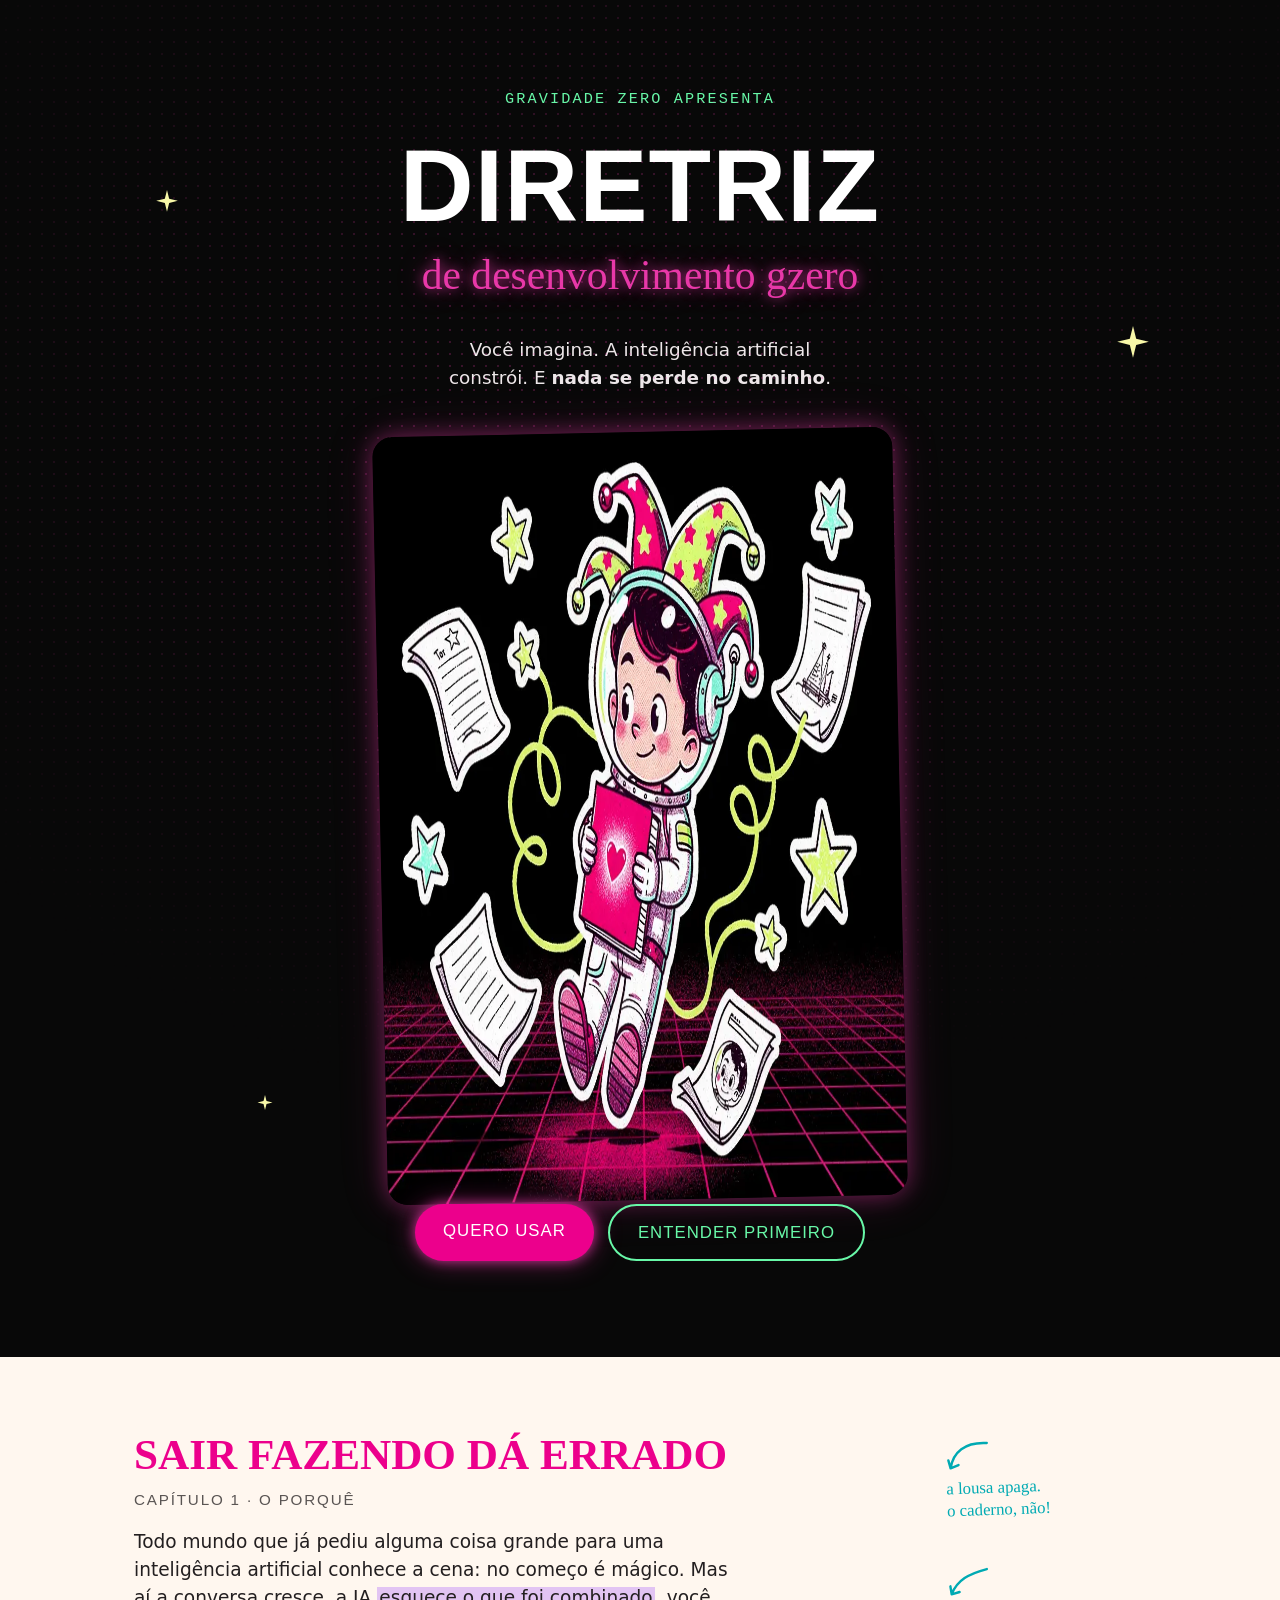
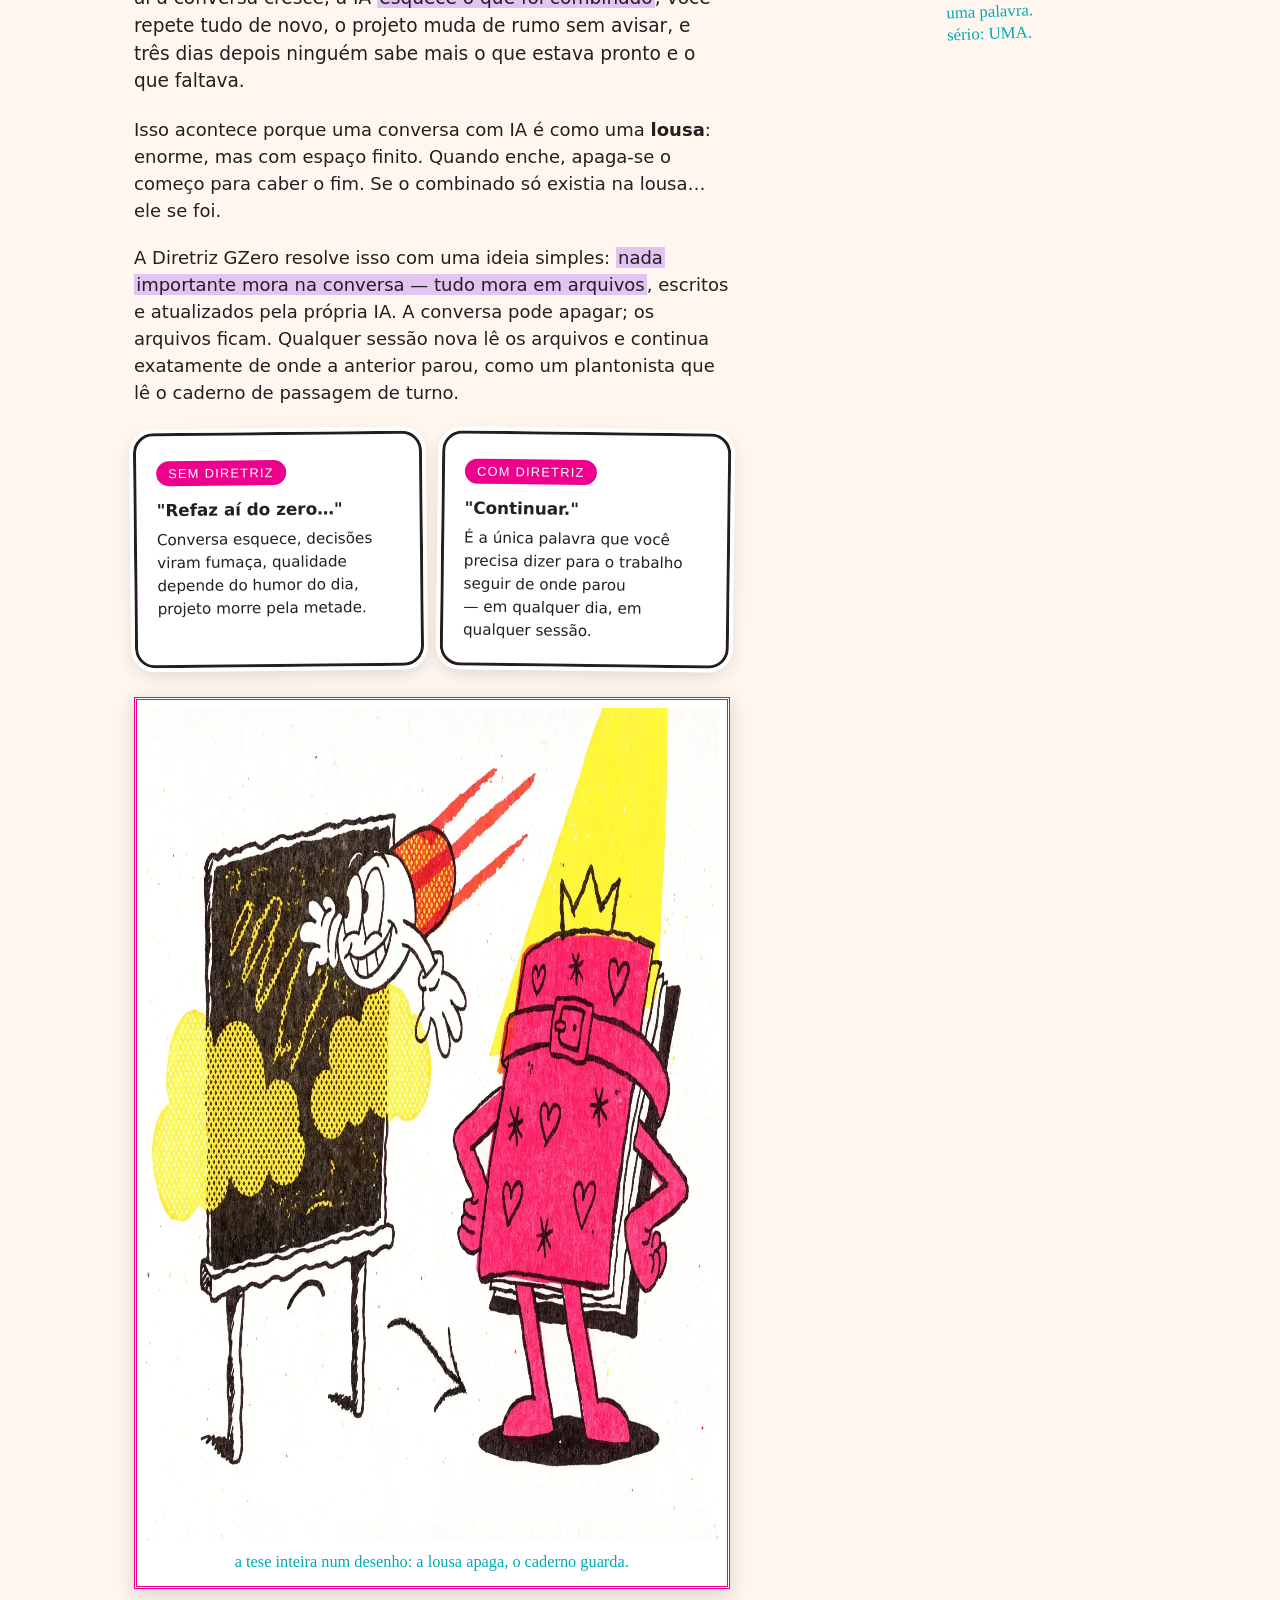
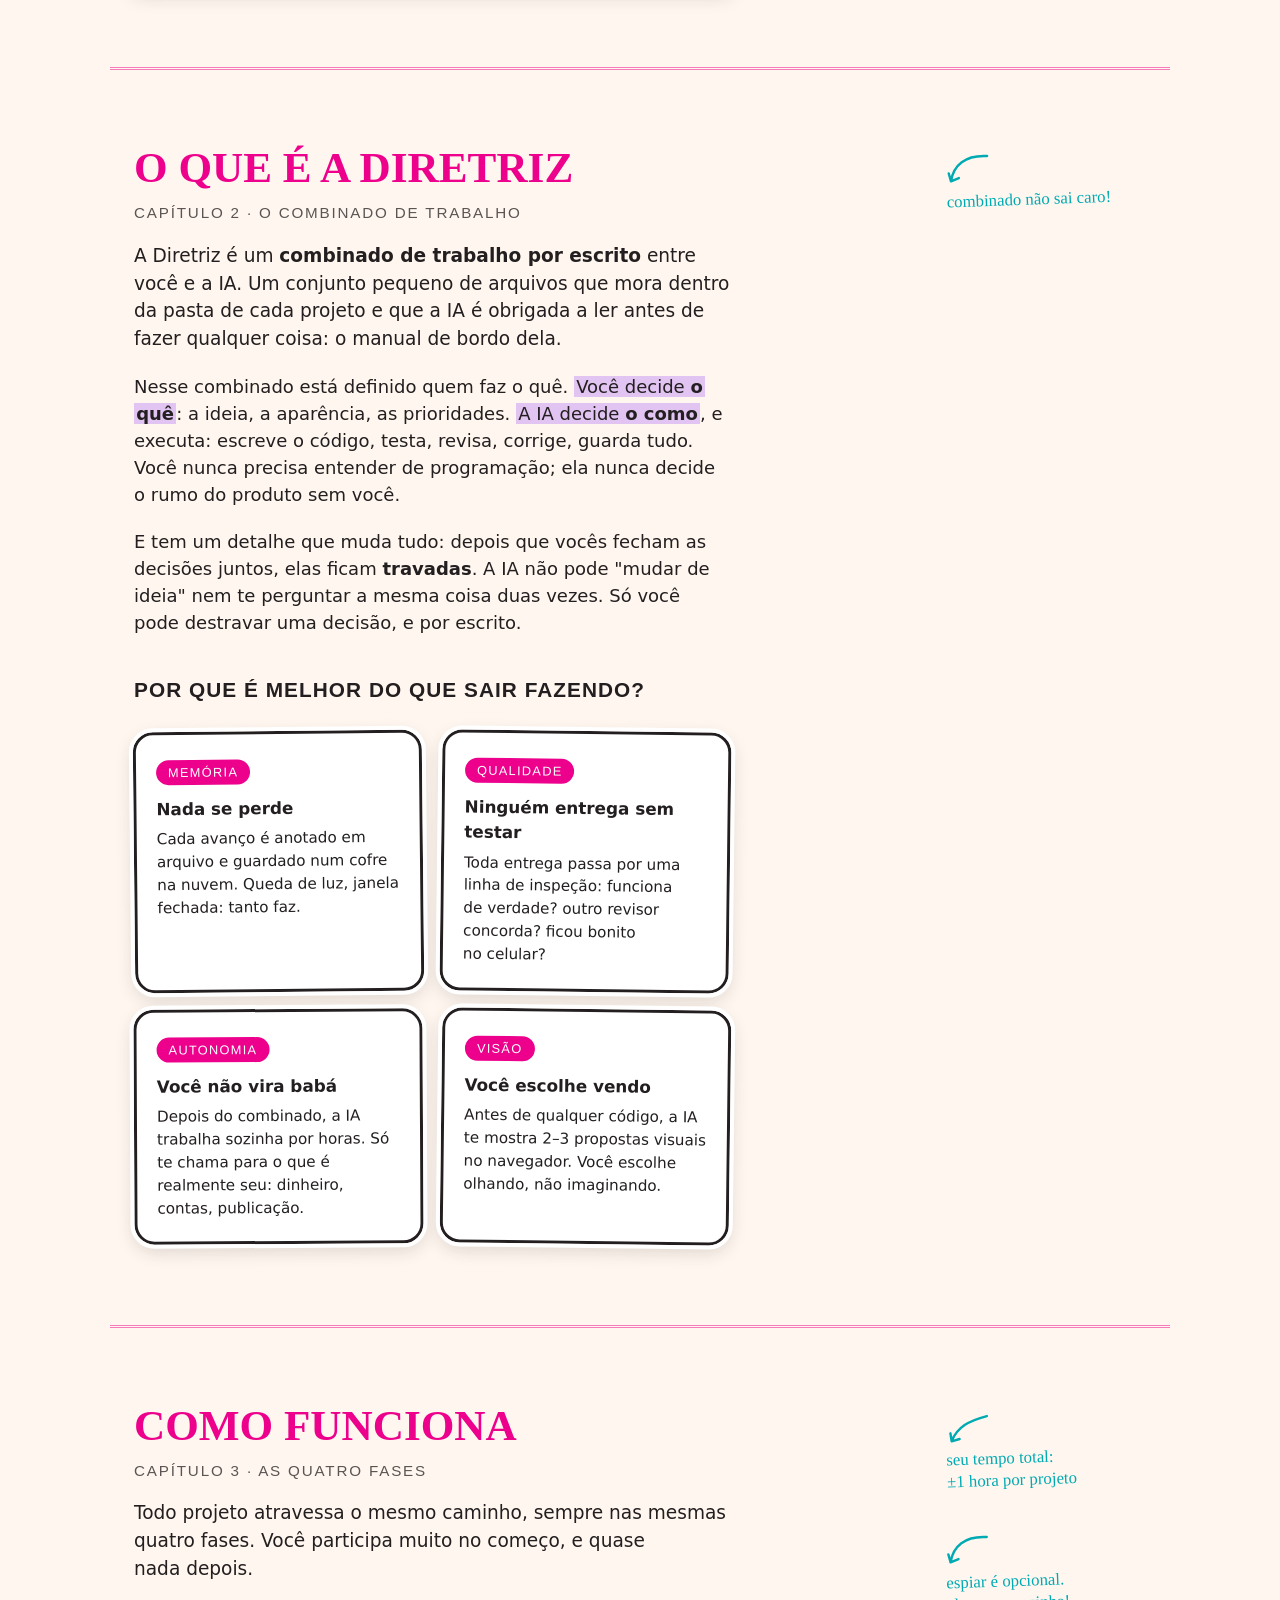
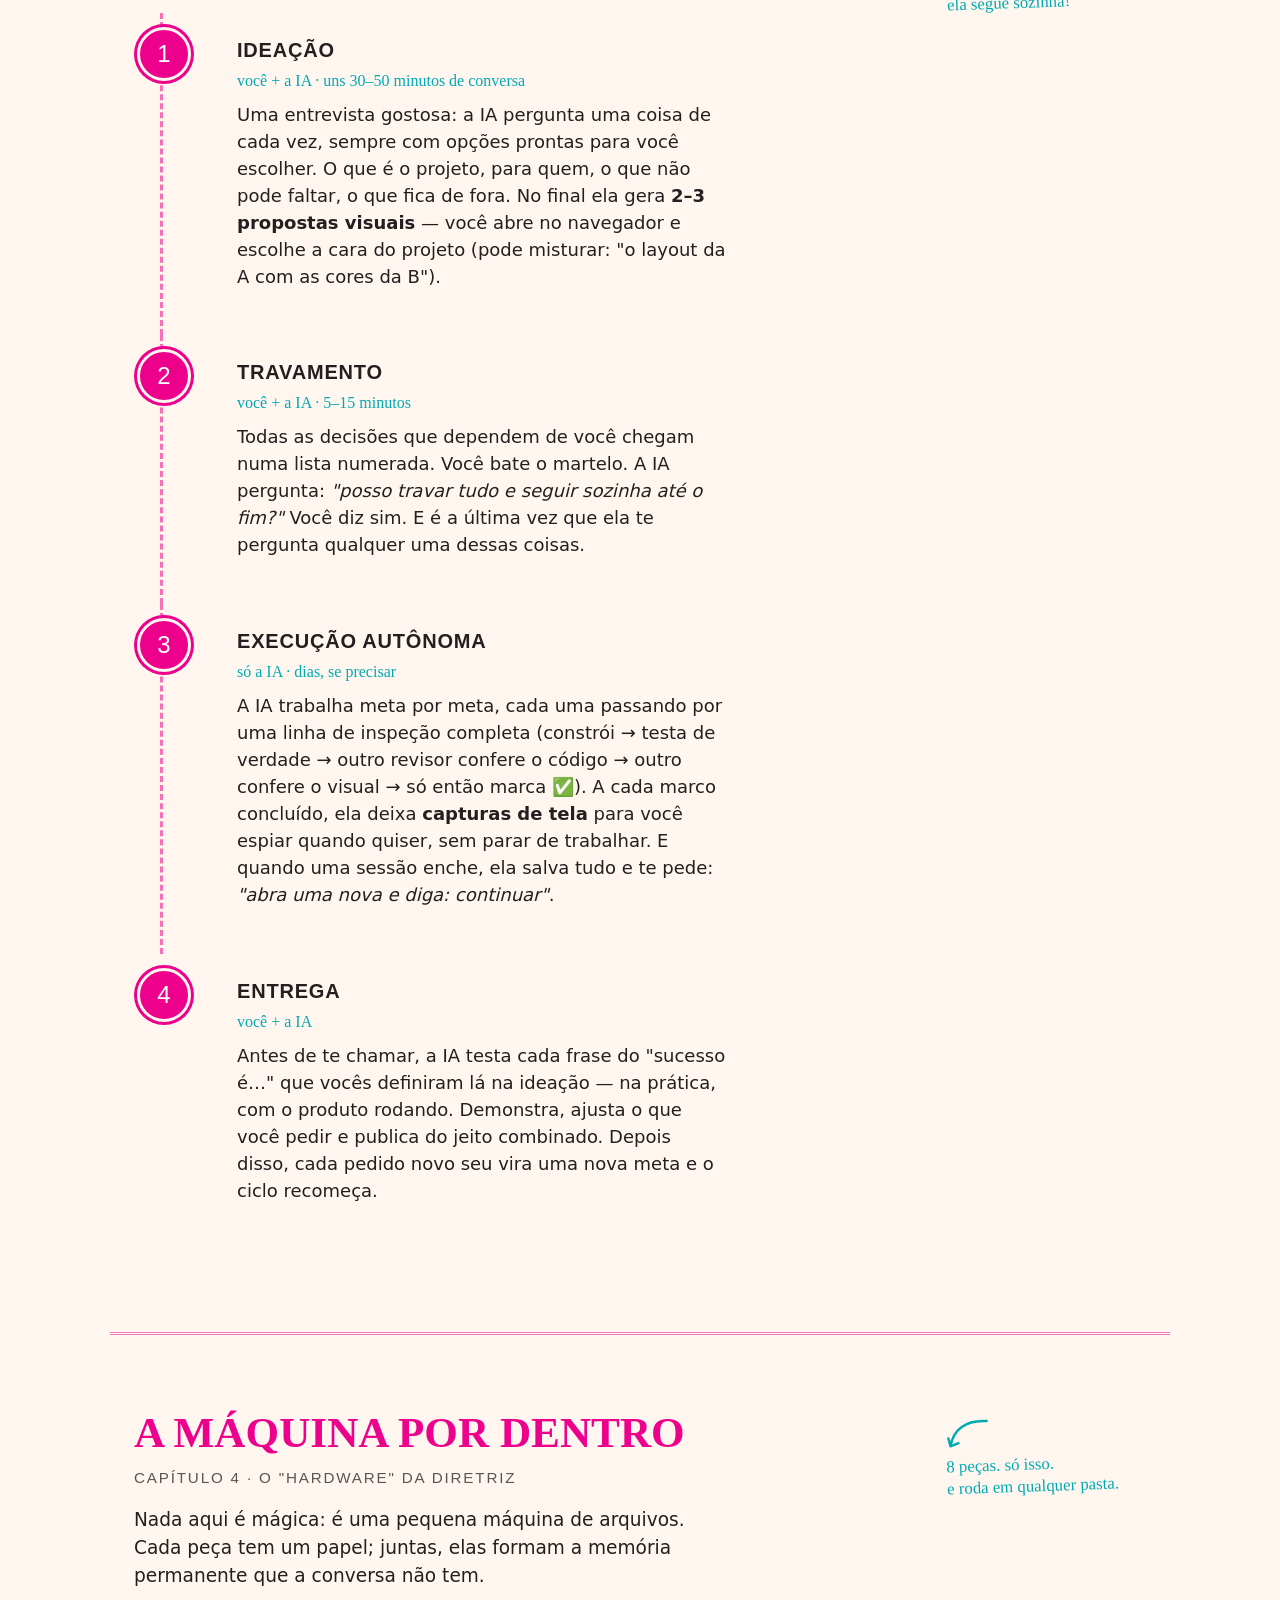
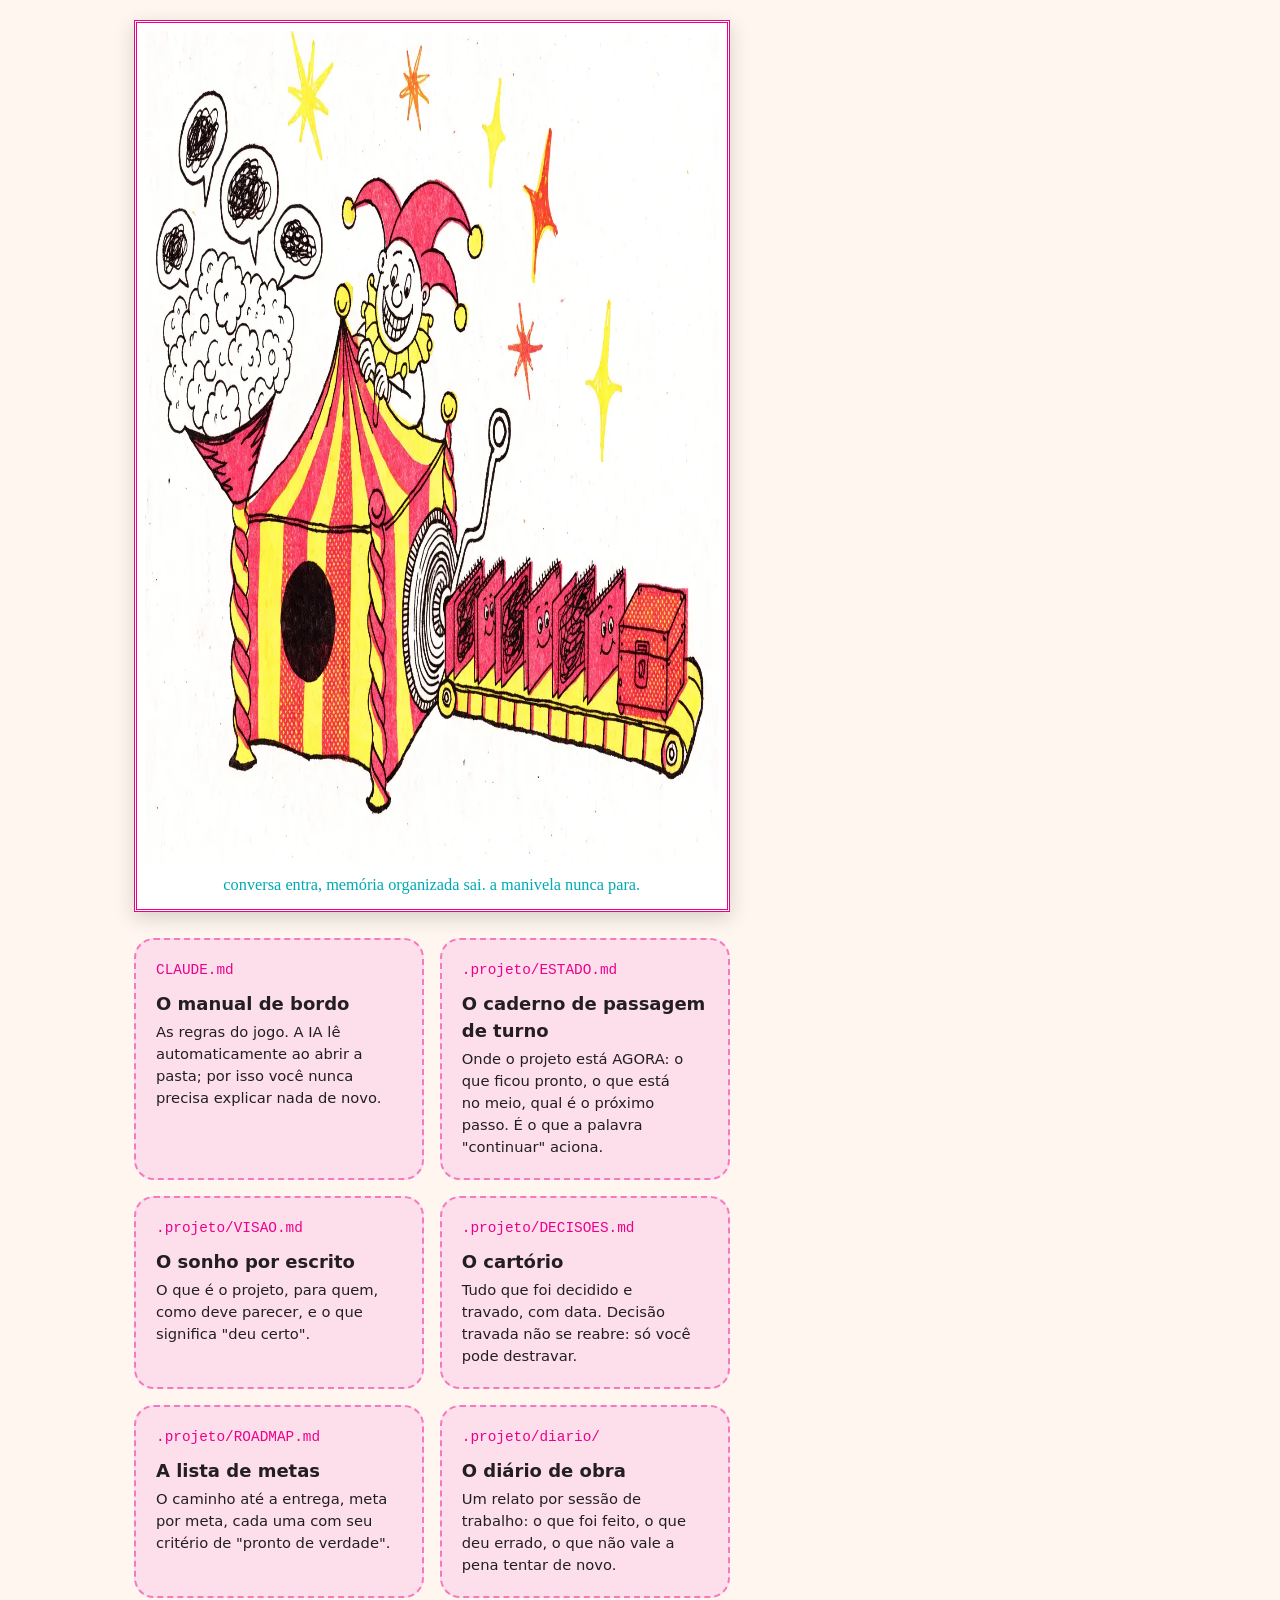
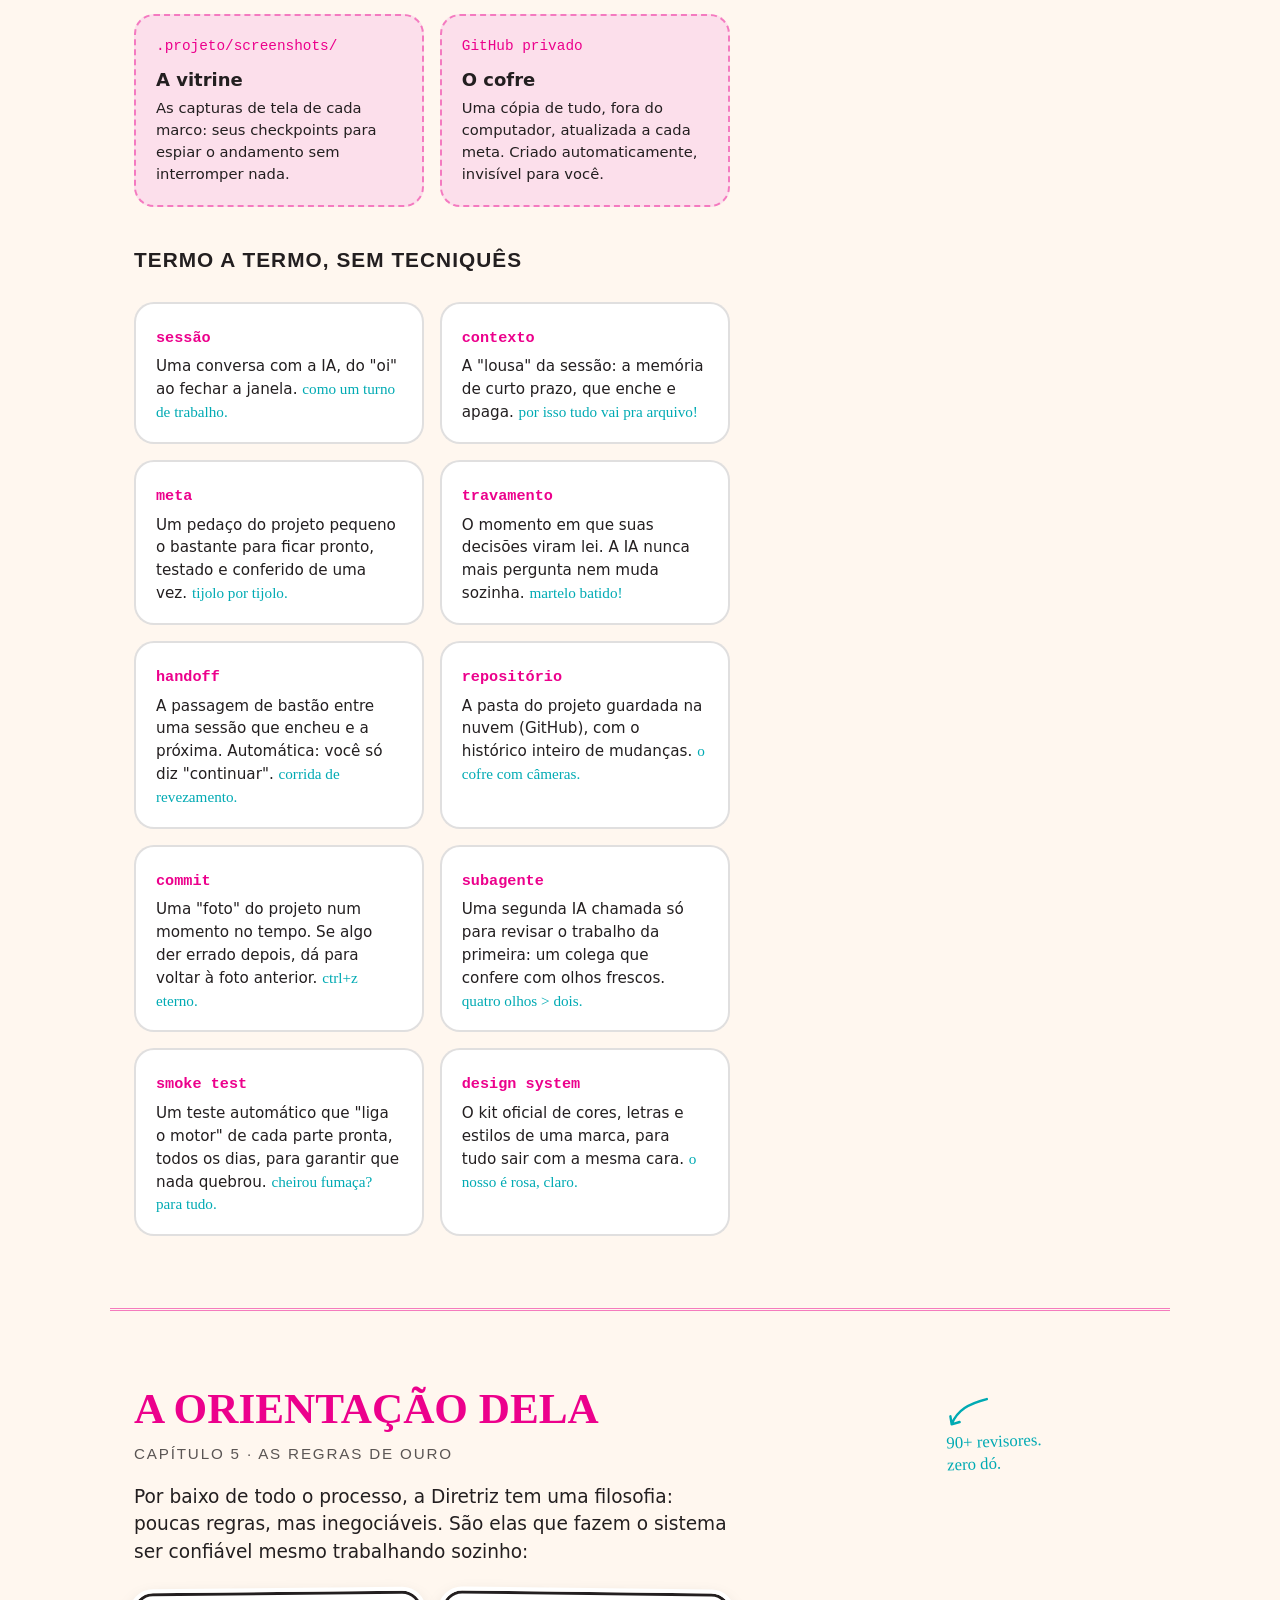
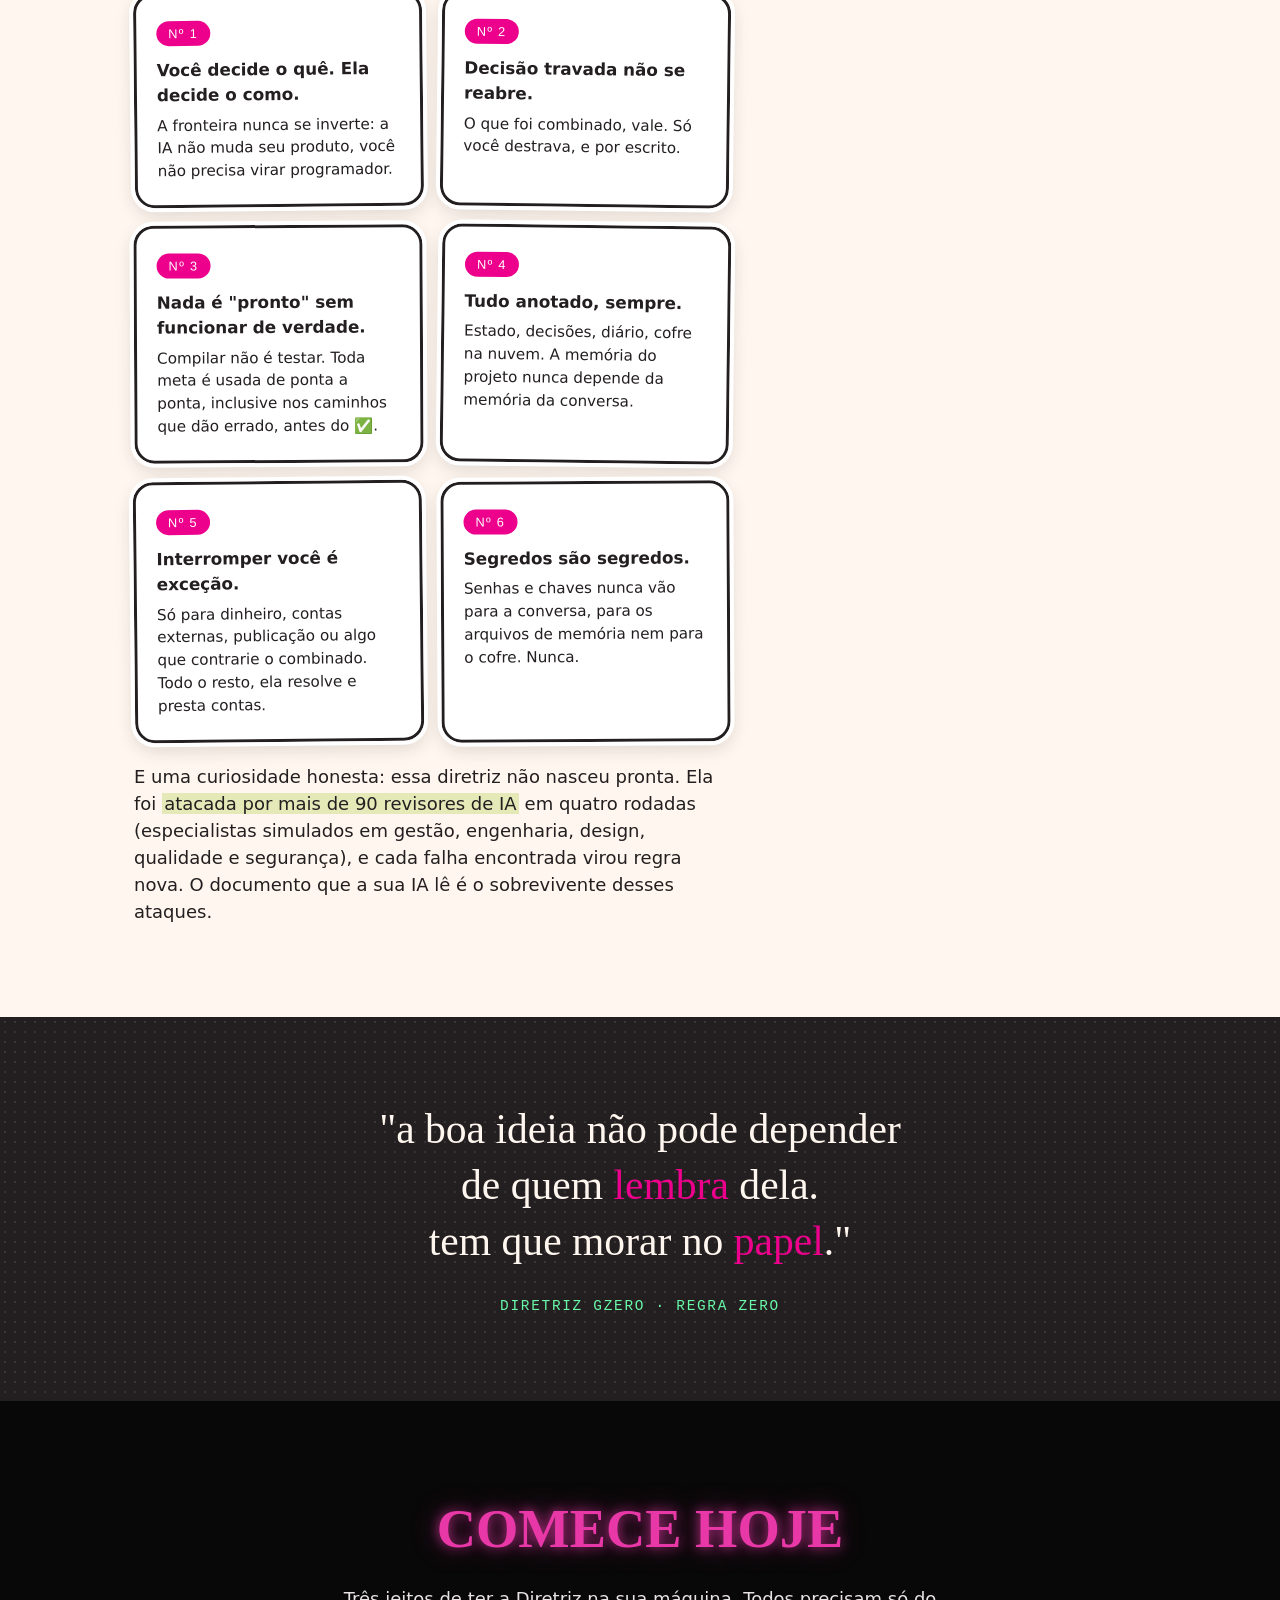
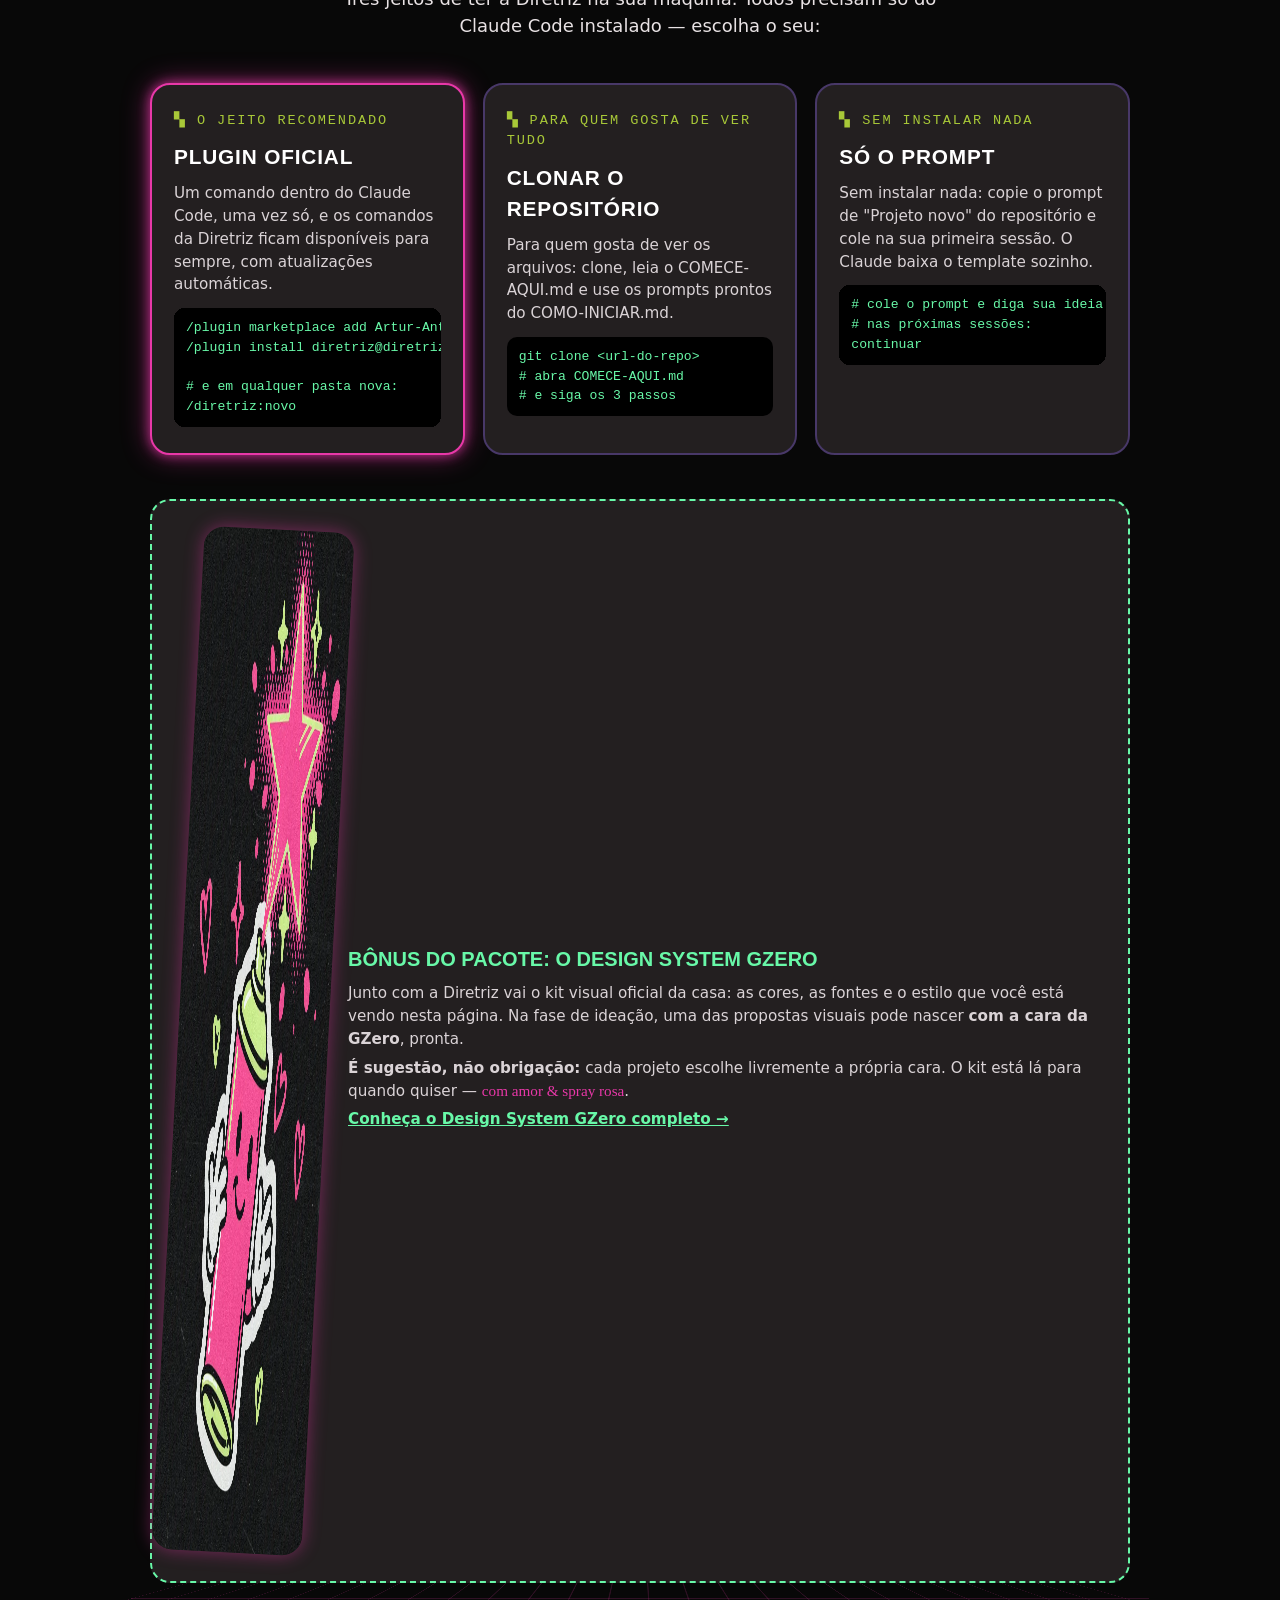
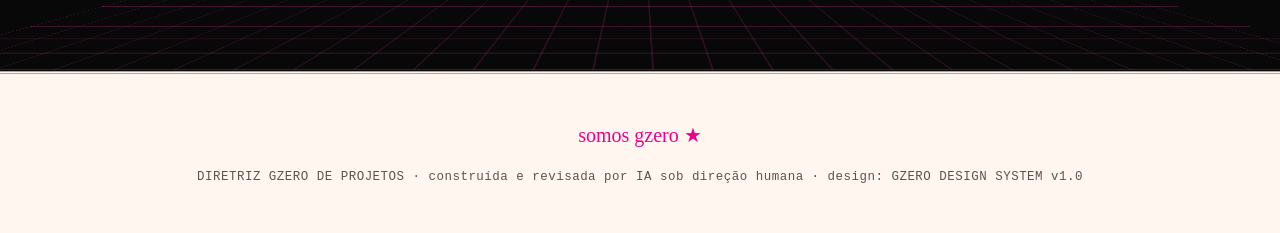
==== site/index.html @ 6180d7d2 "Ilustrações oficiais GZero no site (Higgsfield: FLUX.2 + Recraft V4.1 com paleta travada) Co-Authore" ====
<!doctype html>
<html lang="pt-BR">
<head>
<meta charset="utf-8">
<meta name="viewport" content="width=device-width, initial-scale=1">
<title>Diretriz GZero — Você imagina. A IA constrói. Nada se perde.</title>
<meta name="description" content="A metodologia da Gravidade Zero para criar projetos com o Claude Code — explicada do zero, para qualquer pessoa.">
<style>
/* ============================================================
   DIRETRIZ GZERO — SITE
   Construído sobre o GZERO DESIGN SYSTEM v1.0 (tokens oficiais).
   Modo A (Editorial Claro) para leitura · Modo B (Neon Escuro)
   para abertura e clímax. Meio-tom no lugar de gradiente, sempre.
   "com amor & spray rosa"
   ============================================================ */

/* ---------- FONTES REAIS (subsets extraídos dos livros) ---------- */
@font-face{font-family:"Atkinson Hyperlegible";src:url("fonts/AtkinsonHyperlegible-Regular.ttf") format("truetype");font-weight:400;font-style:normal;font-display:swap}
@font-face{font-family:"Atkinson Hyperlegible";src:url("fonts/AtkinsonHyperlegible-Bold.ttf") format("truetype");font-weight:700;font-style:normal;font-display:swap}
@font-face{font-family:"Atkinson Hyperlegible";src:url("fonts/AtkinsonHyperlegible-Italic.ttf") format("truetype");font-weight:400;font-style:italic;font-display:swap}
@font-face{font-family:"Salted";src:url("fonts/Salted-Regular.ttf") format("truetype");font-weight:400;font-display:swap}
@font-face{font-family:"Hepta Slab";src:url("fonts/HeptaSlab-ExtraLight.ttf") format("truetype");font-weight:200;font-display:swap}
@font-face{font-family:"Home Video";src:url("fonts/HomeVideo-Regular.ttf") format("truetype");font-weight:400;font-display:swap}

/* ---------- TOKENS GZERO (núcleo, de tokens.css oficial) ---------- */
:root{
  --gz-rosa-spray:#EC008C;
  --gz-creme-editorial:#FFF7EF;
  --gz-preto-prensa:#231F20;
  --gz-branco-reserva:#FFFFFF;
  --gz-roxo-realce:#9643FC;
  --gz-teal-marginalia:#00AAB3;
  --gz-rosa-blush:#EF5BA1;
  --gz-rosa-nevoa:#FCDFEB;
  --gz-grifo-highlight:rgba(150,67,252,.28);

  --gz-preto-palco:#080808;
  --gz-rosa-neon:#E838A8;
  --gz-lima-acida:#A8C838;
  --gz-menta-fantasma:#68F8A8;
  --gz-indigo-noite:#483868;
  --gz-poeira-estrela:#F8F8A8;

  --gz-font-corpo:"Atkinson Hyperlegible",system-ui,sans-serif;
  --gz-font-display:"Tanker","Anton",Impact,"Arial Narrow",sans-serif;
  --gz-font-lettering:"Salted","Bradley Hand","Segoe Script",cursive;
  --gz-font-slab:"Hepta Slab",Rockwell,serif;
  --gz-font-vhs:"Home Video","VT323",monospace;
  --gz-font-codigo:"Menlo","Consolas","Courier New",monospace;

  --gz-glow-neon:0 0 12px rgba(232,56,168,.75),0 0 28px rgba(232,56,168,.45);
  --gz-shadow-sticker:0 6px 18px rgba(35,31,32,.18);
  --gz-radius-sticker:20px;
  --gz-measure:52ch;
}

*{box-sizing:border-box;margin:0}
html{scroll-behavior:smooth}
body{
  background:var(--gz-creme-editorial);
  color:var(--gz-preto-prensa);
  font-family:var(--gz-font-corpo);
  font-size:18px;
  line-height:1.5;
}
img,svg{max-width:100%}
a{color:var(--gz-rosa-spray)}
::selection{background:var(--gz-grifo-highlight)}

/* ---------- HELPERS DO SISTEMA ---------- */
.grifo{background:var(--gz-grifo-highlight);padding:0 .12em;box-decoration-break:clone;-webkit-box-decoration-break:clone}
.grifo-lima{background:rgba(168,200,56,.3);padding:0 .12em;box-decoration-break:clone;-webkit-box-decoration-break:clone}
.voz-bobo{font-family:var(--gz-font-lettering);color:var(--gz-teal-marginalia)}
.rosa{color:var(--gz-rosa-spray)}

/* retícula de meio-tom (nunca gradiente!) */
.halftone-rosa{background-image:radial-gradient(circle,var(--gz-rosa-spray) 1.1px,transparent 1.4px);background-size:9px 9px}
.halftone-claro{background-image:radial-gradient(circle,rgba(236,0,140,.16) 1.1px,transparent 1.4px);background-size:8px 8px}

/* estrela de 8 pontas — glifo-assinatura */
.star8{display:inline-block;width:1em;height:1em;vertical-align:-0.1em}

/* ---------- ILUSTRAÇÕES ---------- */
.hero-art{
  width:min(520px,88%);display:block;margin:38px auto 4px;position:relative;
  border-radius:var(--gz-radius-sticker);
  transform:rotate(-1.2deg);
  box-shadow:0 0 22px rgba(232,56,168,.4),0 0 48px rgba(232,56,168,.18);
}
.prancha{ /* prancha ilustrada com filete duplo de decreto */
  margin:30px 0 6px;background:var(--gz-branco-reserva);
  border:3px double var(--gz-rosa-spray);
  box-shadow:var(--gz-shadow-sticker);
  padding:8px;
}
.prancha img{display:block;width:100%}
.prancha figcaption{
  font-family:var(--gz-font-lettering);color:var(--gz-teal-marginalia);
  font-size:1.02rem;padding:10px 6px 4px;text-align:center;
}
.spray-art{
  width:150px;flex-shrink:0;transform:rotate(3deg);
  border-radius:var(--gz-radius-sticker);
  box-shadow:0 0 18px rgba(232,56,168,.45);
}
@media (max-width:640px){.spray-art{width:110px;margin:0 auto}}

/* ============================================================
   HERO — MODO B (NEON ESCURO): "apaga a luz e acende o neon"
   ============================================================ */
.hero{
  background:var(--gz-preto-palco);
  color:var(--gz-branco-reserva);
  padding:88px 24px 96px;
  position:relative;
  overflow:hidden;
  text-align:center;
}
.hero::before{ /* retícula de palco */
  content:"";position:absolute;inset:0;
  background-image:radial-gradient(circle,rgba(232,56,168,.22) 1.2px,transparent 1.5px);
  background-size:12px 12px;
  mask-image:radial-gradient(ellipse 90% 70% at 50% 30%,#000 20%,transparent 75%);
  -webkit-mask-image:radial-gradient(ellipse 90% 70% at 50% 30%,#000 20%,transparent 75%);
  pointer-events:none;
}
.hero-kicker{
  font-family:var(--gz-font-vhs);
  color:var(--gz-menta-fantasma);
  letter-spacing:.14em;
  font-size:.95rem;
  text-transform:uppercase;
}
.hero h1{
  font-family:var(--gz-font-display);
  font-size:clamp(3rem,10vw,6.4rem);
  line-height:.95;
  text-transform:uppercase;
  letter-spacing:.01em;
  margin:26px auto 10px;
  color:var(--gz-branco-reserva);
  position:relative;
}
.hero h1 .eco{ /* desregistro proposital: eco deslocado */
  position:relative;display:inline-block;color:var(--gz-branco-reserva);
}
.hero h1 .eco::before{
  content:attr(data-t);position:absolute;left:3px;top:3px;width:100%;
  color:var(--gz-rosa-neon);z-index:-1;text-shadow:var(--gz-glow-neon);
}
.hero .assinatura{
  font-family:var(--gz-font-lettering);
  font-size:clamp(1.5rem,4.5vw,2.6rem);
  color:var(--gz-rosa-neon);
  text-shadow:var(--gz-glow-neon);
  display:block;margin:6px 0 30px;
}
.hero .promessa{
  font-size:1.15rem;max-width:34ch;margin:0 auto 40px;color:#EDE7E9;
}
.hero .sparks{position:absolute;pointer-events:none;color:var(--gz-poeira-estrela)}
.hero .cta-row{display:flex;gap:14px;justify-content:center;flex-wrap:wrap;position:relative}
.btn{
  display:inline-block;text-decoration:none;
  font-family:var(--gz-font-display);text-transform:uppercase;letter-spacing:.06em;
  padding:14px 28px;border-radius:999px;font-size:1.05rem;
}
.btn-rosa{background:var(--gz-rosa-spray);color:var(--gz-branco-reserva);box-shadow:var(--gz-glow-neon)}
.btn-ghost{border:2px solid var(--gz-menta-fantasma);color:var(--gz-menta-fantasma)}

/* ============================================================
   MIOLO — MODO A (EDITORIAL CLARO): a leitura, o argumento
   ============================================================ */
main{background:var(--gz-creme-editorial)}
.pagina{
  max-width:1060px;margin:0 auto;padding:72px 24px;
  display:grid;grid-template-columns:minmax(0,1fr) 200px;gap:0 48px;
  position:relative;
}
@media (max-width:860px){.pagina{grid-template-columns:1fr}}
.pagina + .pagina{border-top:3px double rgba(236,0,140,.5)} /* filete duplo de decreto */

.miolo{max-width:var(--gz-measure)}
.capitulo{ /* título de capítulo: lettering à mão, rosa */
  font-family:var(--gz-font-lettering);
  color:var(--gz-rosa-spray);
  font-size:clamp(2rem,5vw,2.7rem);
  line-height:1.2;text-transform:uppercase;
  margin-bottom:8px;
}
.rubrica{ /* rubrica de seção: condensada pesada */
  font-family:var(--gz-font-display);
  text-transform:uppercase;letter-spacing:.12em;
  font-size:.95rem;color:var(--gz-preto-prensa);opacity:.75;
  margin-bottom:26px;
}
.miolo p{margin-bottom:1.1em;text-wrap:pretty}
.miolo p.abre{font-size:1.16rem}
.miolo h3{
  font-family:var(--gz-font-display);text-transform:uppercase;
  letter-spacing:.05em;font-size:1.3rem;margin:1.8em 0 .6em;
}

/* marginália — a voz do Bobo na margem, com seta */
.margem{position:relative;padding-top:8px}
.nota-margem{
  font-family:var(--gz-font-lettering);
  color:var(--gz-teal-marginalia);
  font-size:1.05rem;line-height:1.3;
  margin-bottom:42px;transform:rotate(-2deg);
}
.nota-margem .seta{display:block;width:46px;height:34px;margin-bottom:4px}
@media (max-width:860px){
  .margem{padding:0}
  .nota-margem{margin:6px 0 28px;transform:rotate(-1deg)}
}

/* cartões-adesivo (bento) */
.stickers{display:grid;grid-template-columns:repeat(auto-fit,minmax(240px,1fr));gap:18px;margin:26px 0 8px}
.sticker{
  background:var(--gz-branco-reserva);
  border:3px solid var(--gz-preto-prensa);
  outline:4px solid var(--gz-branco-reserva); /* contorno de decalque */
  border-radius:var(--gz-radius-sticker);
  box-shadow:var(--gz-shadow-sticker);
  padding:22px 20px;
  transform:rotate(-.6deg);
}
.sticker:nth-child(2n){transform:rotate(.7deg)}
.sticker:nth-child(3n){transform:rotate(-.3deg)}
.sticker .selo{
  font-family:var(--gz-font-display);text-transform:uppercase;
  font-size:.8rem;letter-spacing:.1em;color:var(--gz-branco-reserva);
  background:var(--gz-rosa-spray);border-radius:999px;
  display:inline-block;padding:3px 12px;margin-bottom:12px;
}
.sticker h4{font-family:var(--gz-font-corpo);font-weight:700;font-size:1.05rem;margin-bottom:6px}
.sticker p{font-size:.95rem;margin:0}

/* linha do tempo das 4 fases */
.fases{counter-reset:fase;display:flex;flex-direction:column;gap:0;margin:30px 0 10px}
.fase{
  position:relative;padding:22px 0 26px 74px;counter-increment:fase;
  border-left:3px dashed rgba(236,0,140,.55);margin-left:26px;
}
.fase:last-child{border-left-color:transparent}
.fase::before{
  content:counter(fase);
  position:absolute;left:-26px;top:14px;width:48px;height:48px;
  background:var(--gz-rosa-spray);color:var(--gz-branco-reserva);
  font-family:var(--gz-font-display);font-size:1.5rem;
  border-radius:50%;display:flex;align-items:center;justify-content:center;
  border:3px solid var(--gz-creme-editorial);
  box-shadow:0 0 0 3px var(--gz-rosa-spray);
}
.fase h4{font-family:var(--gz-font-display);text-transform:uppercase;font-size:1.25rem;letter-spacing:.04em;margin-bottom:4px}
.fase .quem{
  font-family:var(--gz-font-lettering);color:var(--gz-teal-marginalia);font-size:1rem;display:block;margin-bottom:8px;
}
.fase p{max-width:56ch}

/* glossário termo a termo */
.glossario{display:grid;grid-template-columns:repeat(auto-fit,minmax(280px,1fr));gap:16px;margin-top:26px}
.termo{
  background:var(--gz-branco-reserva);
  border-radius:var(--gz-radius-sticker);
  border:2px solid rgba(35,31,32,.14);
  padding:18px 20px;
}
.termo dt{font-weight:700;margin-bottom:6px}
.termo dt .tt{font-family:var(--gz-font-codigo);color:var(--gz-rosa-spray);font-size:.95rem}
.termo dd{font-size:.95rem}
.termo dd em{color:var(--gz-teal-marginalia);font-style:normal;font-family:var(--gz-font-lettering)}

/* hardware: diagrama de arquivos */
.maquina{display:grid;grid-template-columns:repeat(auto-fit,minmax(250px,1fr));gap:16px;margin:26px 0}
.peca{
  background:var(--gz-rosa-nevoa);
  border-radius:var(--gz-radius-sticker);
  padding:20px;border:2px dashed rgba(236,0,140,.45);
}
.peca .arquivo{font-family:var(--gz-font-codigo);font-size:.9rem;color:var(--gz-rosa-spray);display:block;margin-bottom:8px}
.peca b{display:block;margin-bottom:4px}
.peca p{font-size:.92rem;margin:0}

/* ============================================================
   RESPIRO — faixa preta com manifesto (o "inspira/expira")
   ============================================================ */
.respiro{
  background:var(--gz-preto-prensa);color:var(--gz-creme-editorial);
  padding:84px 24px;text-align:center;position:relative;overflow:hidden;
}
.respiro::after{
  content:"";position:absolute;inset:0;
  background-image:radial-gradient(circle,rgba(255,247,239,.10) 1px,transparent 1.3px);
  background-size:10px 10px;pointer-events:none;
}
.respiro blockquote{
  font-family:var(--gz-font-lettering);
  font-size:clamp(1.6rem,4.2vw,2.6rem);line-height:1.35;
  max-width:26ch;margin:0 auto;position:relative;z-index:1;
}
.respiro blockquote .rosa{color:var(--gz-rosa-spray)}
.respiro cite{
  display:block;margin-top:26px;font-style:normal;
  font-family:var(--gz-font-vhs);font-size:.9rem;letter-spacing:.12em;color:var(--gz-menta-fantasma);
}

/* ============================================================
   CLÍMAX — MODO B: comece agora + pacote completo
   ============================================================ */
.climax{
  background:var(--gz-preto-palco);color:var(--gz-branco-reserva);
  padding:88px 24px;position:relative;overflow:hidden;
}
.climax::before{ /* grade synthwave discreta */
  content:"";position:absolute;left:-10%;right:-10%;bottom:0;height:42%;
  background-image:
    repeating-linear-gradient(to top,rgba(232,56,168,.28) 0 2px,transparent 2px 34px),
    repeating-linear-gradient(to right,rgba(232,56,168,.16) 0 2px,transparent 2px 60px);
  transform:perspective(340px) rotateX(58deg);
  transform-origin:bottom center;pointer-events:none;
}
.climax .centro{max-width:980px;margin:0 auto;position:relative;z-index:1}
.climax h2{
  font-family:var(--gz-font-lettering);
  color:var(--gz-rosa-neon);text-shadow:var(--gz-glow-neon);
  font-size:clamp(2.2rem,6vw,3.4rem);text-transform:uppercase;text-align:center;margin-bottom:14px;
}
.climax .sub{
  text-align:center;color:#E8E2E4;max-width:52ch;margin:0 auto 44px;
}
.caminhos{display:grid;grid-template-columns:repeat(auto-fit,minmax(260px,1fr));gap:18px}
.caminho{
  background:var(--gz-preto-prensa);
  border:2px solid var(--gz-indigo-noite);
  border-radius:var(--gz-radius-sticker);
  padding:26px 22px;position:relative;
}
.caminho.destaque{border-color:var(--gz-rosa-neon);box-shadow:var(--gz-glow-neon)}
.caminho .num{
  font-family:var(--gz-font-vhs);color:var(--gz-lima-acida);font-size:.85rem;letter-spacing:.14em;display:block;margin-bottom:10px;
}
.caminho h3{font-family:var(--gz-font-display);text-transform:uppercase;font-size:1.3rem;letter-spacing:.04em;margin-bottom:10px}
.caminho p{font-size:.95rem;color:#DAD3D6;margin-bottom:12px}
.caminho code{
  display:block;font-family:var(--gz-font-codigo);font-size:.82rem;
  background:#000;color:var(--gz-menta-fantasma);
  border-radius:10px;padding:10px 12px;overflow-x:auto;white-space:pre;
}
.pacote{
  margin-top:44px;background:var(--gz-preto-prensa);
  border:2px dashed var(--gz-menta-fantasma);
  border-radius:var(--gz-radius-sticker);padding:28px 26px;
  display:grid;grid-template-columns:auto 1fr;gap:20px;align-items:center;
}
@media (max-width:640px){.pacote{grid-template-columns:1fr}}
.pacote .estrela{width:64px;height:64px;color:var(--gz-poeira-estrela);flex-shrink:0}
.pacote h3{font-family:var(--gz-font-display);text-transform:uppercase;font-size:1.25rem;margin-bottom:8px;color:var(--gz-menta-fantasma)}
.pacote p{font-size:.95rem;color:#DAD3D6;margin-bottom:6px}

/* ============================================================
   FOOTER — volta ao claro (fecha o ciclo inspira/expira)
   ============================================================ */
footer{
  background:var(--gz-creme-editorial);color:var(--gz-preto-prensa);
  padding:46px 24px;text-align:center;
  border-top:3px double rgba(236,0,140,.5);
}
footer .amor{font-family:var(--gz-font-lettering);color:var(--gz-rosa-spray);font-size:1.25rem;display:block;margin-bottom:10px}
footer small{font-family:var(--gz-font-codigo);font-size:.78rem;color:#5A5352;letter-spacing:.04em}

@media (prefers-reduced-motion:no-preference){
  .sparks{animation:tw 3.2s ease-in-out infinite alternate}
  @keyframes tw{from{opacity:.35}to{opacity:1}}
}
</style>
</head>
<body>

<!-- ======================= ABERTURA · NEON ======================= -->
<header class="hero">
  <svg class="sparks" style="top:14%;left:12%;width:26px" viewBox="0 0 24 24" fill="currentColor" aria-hidden="true"><path d="M12 0l2 8 8 2-8 2-2 8-2-8-8-2 8-2z"/></svg>
  <svg class="sparks" style="top:24%;right:10%;width:38px;animation-delay:1.2s" viewBox="0 0 24 24" fill="currentColor" aria-hidden="true"><path d="M12 0l2 8 8 2-8 2-2 8-2-8-8-2 8-2z"/></svg>
  <svg class="sparks" style="bottom:18%;left:20%;width:18px;animation-delay:.6s" viewBox="0 0 24 24" fill="currentColor" aria-hidden="true"><path d="M12 0l2 8 8 2-8 2-2 8-2-8-8-2 8-2z"/></svg>

  <p class="hero-kicker">gravidade zero apresenta</p>
  <h1><span class="eco" data-t="DIRETRIZ">DIRETRIZ</span></h1>
  <span class="assinatura">de desenvolvimento gzero</span>
  <p class="promessa">Você imagina. A inteligência artificial constrói. E <strong>nada se perde no caminho</strong>.</p>
  <img class="hero-art" src="img/hero-astronauta.webp" alt="Menino-astronauta com gorro de bobo da corte flutuando em gravidade zero, abraçado a um caderno rosa que brilha, cercado de estrelas de oito pontas" width="1024" height="768">
  <div class="cta-row">
    <a class="btn btn-rosa" href="#comecar">Quero usar</a>
    <a class="btn btn-ghost" href="#oque">Entender primeiro</a>
  </div>
</header>

<main>

<!-- ======================= CAP. 1 · O PROBLEMA ======================= -->
<section class="pagina" id="oque">
  <div class="miolo">
    <h2 class="capitulo">Sair fazendo dá errado</h2>
    <p class="rubrica">Capítulo 1 · o porquê</p>

    <p class="abre">Todo mundo que já pediu alguma coisa grande para uma inteligência artificial conhece a cena: no começo é mágico. Mas aí a conversa cresce, a IA <span class="grifo">esquece o que foi combinado</span>, você repete tudo de novo, o projeto muda de rumo sem avisar, e três dias depois ninguém sabe mais o que estava pronto e o que faltava.</p>

    <p>Isso acontece porque uma conversa com IA é como uma <strong>lousa</strong>: enorme, mas com espaço finito. Quando enche, apaga-se o começo para caber o fim. Se o combinado só existia na lousa… ele se foi.</p>

    <p>A Diretriz GZero resolve isso com uma ideia simples: <span class="grifo">nada importante mora na conversa — tudo mora em arquivos</span>, escritos e atualizados pela própria IA. A conversa pode apagar; os arquivos ficam. Qualquer sessão nova lê os arquivos e continua exatamente de onde a anterior parou, como um plantonista que lê o caderno de passagem de turno.</p>

    <div class="stickers">
      <div class="sticker">
        <span class="selo">sem diretriz</span>
        <h4>"Refaz aí do zero…"</h4>
        <p>Conversa esquece, decisões viram fumaça, qualidade depende do humor do dia, projeto morre pela metade.</p>
      </div>
      <div class="sticker">
        <span class="selo">com diretriz</span>
        <h4>"Continuar."</h4>
        <p>É a única palavra que você precisa dizer para o trabalho seguir de onde parou — em qualquer dia, em qualquer sessão.</p>
      </div>
    </div>

    <figure class="prancha">
      <img src="img/prancha-lousa.webp" alt="Ilustração: uma lousa escolar sendo apagada por um apagador travesso, e ao lado um caderno rosa de coroa guardando corações e estrelas em segurança" width="1280" height="832">
      <figcaption>a tese inteira num desenho: a lousa apaga, o caderno guarda.</figcaption>
    </figure>
  </div>
  <aside class="margem">
    <div class="nota-margem">
      <svg class="seta" viewBox="0 0 46 34" fill="none" stroke="currentColor" stroke-width="2.4" stroke-linecap="round"><path d="M42 4 C20 2, 8 12, 5 28 M5 28 l-2 -8 M5 28 l8 -3"/></svg>
      a lousa apaga.<br>o caderno, não!
    </div>
    <div class="nota-margem">
      <svg class="seta" viewBox="0 0 46 34" fill="none" stroke="currentColor" stroke-width="2.4" stroke-linecap="round"><path d="M42 6 C24 10, 12 16, 6 30 M6 30 l-1 -8 M6 30 l8 -2"/></svg>
      uma palavra.<br>sério: UMA.
    </div>
  </aside>
</section>

<!-- ======================= CAP. 2 · O QUE ELA É ======================= -->
<section class="pagina">
  <div class="miolo">
    <h2 class="capitulo">O que é a Diretriz</h2>
    <p class="rubrica">Capítulo 2 · o combinado de trabalho</p>

    <p class="abre">A Diretriz é um <strong>combinado de trabalho por escrito</strong> entre você e a IA. Um conjunto pequeno de arquivos que mora dentro da pasta de cada projeto e que a IA é obrigada a ler antes de fazer qualquer coisa: o manual de bordo dela.</p>

    <p>Nesse combinado está definido quem faz o quê. <span class="grifo">Você decide <strong>o quê</strong></span>: a ideia, a aparência, as prioridades. <span class="grifo">A IA decide <strong>o como</strong></span>, e executa: escreve o código, testa, revisa, corrige, guarda tudo. Você nunca precisa entender de programação; ela nunca decide o rumo do produto sem você.</p>

    <p>E tem um detalhe que muda tudo: depois que vocês fecham as decisões juntos, elas ficam <strong>travadas</strong>. A IA não pode "mudar de ideia" nem te perguntar a mesma coisa duas vezes. Só você pode destravar uma decisão, e por escrito.</p>

    <h3>Por que é melhor do que sair fazendo?</h3>
    <div class="stickers">
      <div class="sticker">
        <span class="selo">memória</span>
        <h4>Nada se perde</h4>
        <p>Cada avanço é anotado em arquivo e guardado num cofre na nuvem. Queda de luz, janela fechada: tanto faz.</p>
      </div>
      <div class="sticker">
        <span class="selo">qualidade</span>
        <h4>Ninguém entrega sem testar</h4>
        <p>Toda entrega passa por uma linha de inspeção: funciona de verdade? outro revisor concorda? ficou bonito no celular?</p>
      </div>
      <div class="sticker">
        <span class="selo">autonomia</span>
        <h4>Você não vira babá</h4>
        <p>Depois do combinado, a IA trabalha sozinha por horas. Só te chama para o que é realmente seu: dinheiro, contas, publicação.</p>
      </div>
      <div class="sticker">
        <span class="selo">visão</span>
        <h4>Você escolhe vendo</h4>
        <p>Antes de qualquer código, a IA te mostra 2–3 propostas visuais no navegador. Você escolhe olhando, não imaginando.</p>
      </div>
    </div>
  </div>
  <aside class="margem">
    <div class="nota-margem">
      <svg class="seta" viewBox="0 0 46 34" fill="none" stroke="currentColor" stroke-width="2.4" stroke-linecap="round"><path d="M42 4 C20 2, 8 12, 5 28 M5 28 l-2 -8 M5 28 l8 -3"/></svg>
      combinado não sai caro!
    </div>
  </aside>
</section>

<!-- ======================= CAP. 3 · COMO FUNCIONA ======================= -->
<section class="pagina">
  <div class="miolo">
    <h2 class="capitulo">Como funciona</h2>
    <p class="rubrica">Capítulo 3 · as quatro fases</p>

    <p class="abre">Todo projeto atravessa o mesmo caminho, sempre nas mesmas quatro fases. Você participa muito no começo, e quase nada depois.</p>

    <div class="fases">
      <div class="fase">
        <h4>Ideação</h4>
        <span class="quem">você + a IA · uns 30–50 minutos de conversa</span>
        <p>Uma entrevista gostosa: a IA pergunta uma coisa de cada vez, sempre com opções prontas para você escolher. O que é o projeto, para quem, o que não pode faltar, o que fica de fora. No final ela gera <strong>2–3 propostas visuais</strong> — você abre no navegador e escolhe a cara do projeto (pode misturar: "o layout da A com as cores da B").</p>
      </div>
      <div class="fase">
        <h4>Travamento</h4>
        <span class="quem">você + a IA · 5–15 minutos</span>
        <p>Todas as decisões que dependem de você chegam numa lista numerada. Você bate o martelo. A IA pergunta: <em>"posso travar tudo e seguir sozinha até o fim?"</em> Você diz sim. E é a última vez que ela te pergunta qualquer uma dessas coisas.</p>
      </div>
      <div class="fase">
        <h4>Execução autônoma</h4>
        <span class="quem">só a IA · dias, se precisar</span>
        <p>A IA trabalha meta por meta, cada uma passando por uma linha de inspeção completa (constrói → testa de verdade → outro revisor confere o código → outro confere o visual → só então marca ✅). A cada marco concluído, ela deixa <strong>capturas de tela</strong> para você espiar quando quiser, sem parar de trabalhar. E quando uma sessão enche, ela salva tudo e te pede: <em>"abra uma nova e diga: continuar"</em>.</p>
      </div>
      <div class="fase">
        <h4>Entrega</h4>
        <span class="quem">você + a IA</span>
        <p>Antes de te chamar, a IA testa cada frase do "sucesso é…" que vocês definiram lá na ideação — na prática, com o produto rodando. Demonstra, ajusta o que você pedir e publica do jeito combinado. Depois disso, cada pedido novo seu vira uma nova meta e o ciclo recomeça.</p>
      </div>
    </div>
  </div>
  <aside class="margem">
    <div class="nota-margem">
      <svg class="seta" viewBox="0 0 46 34" fill="none" stroke="currentColor" stroke-width="2.4" stroke-linecap="round"><path d="M42 6 C24 10, 12 16, 6 30 M6 30 l-1 -8 M6 30 l8 -2"/></svg>
      seu tempo total:<br>±1 hora por projeto
    </div>
    <div class="nota-margem">
      <svg class="seta" viewBox="0 0 46 34" fill="none" stroke="currentColor" stroke-width="2.4" stroke-linecap="round"><path d="M42 4 C20 2, 8 12, 5 28 M5 28 l-2 -8 M5 28 l8 -3"/></svg>
      espiar é opcional.<br>ela segue sozinha!
    </div>
  </aside>
</section>

<!-- ======================= CAP. 4 · O HARDWARE ======================= -->
<section class="pagina">
  <div class="miolo">
    <h2 class="capitulo">A máquina por dentro</h2>
    <p class="rubrica">Capítulo 4 · o "hardware" da diretriz</p>

    <p class="abre">Nada aqui é mágica: é uma pequena máquina de arquivos. Cada peça tem um papel; juntas, elas formam a memória permanente que a conversa não tem.</p>

    <figure class="prancha">
      <img src="img/prancha-maquina.webp" alt="Ilustração: uma máquina de circo com manivela girada por um bobo da corte; balões de conversa entram por um funil e saem arquivos rosa organizados e um cofre" width="1280" height="832">
      <figcaption>conversa entra, memória organizada sai. a manivela nunca para.</figcaption>
    </figure>

    <div class="maquina">
      <div class="peca">
        <span class="arquivo">CLAUDE.md</span>
        <b>O manual de bordo</b>
        <p>As regras do jogo. A IA lê automaticamente ao abrir a pasta; por isso você nunca precisa explicar nada de novo.</p>
      </div>
      <div class="peca">
        <span class="arquivo">.projeto/ESTADO.md</span>
        <b>O caderno de passagem de turno</b>
        <p>Onde o projeto está AGORA: o que ficou pronto, o que está no meio, qual é o próximo passo. É o que a palavra "continuar" aciona.</p>
      </div>
      <div class="peca">
        <span class="arquivo">.projeto/VISAO.md</span>
        <b>O sonho por escrito</b>
        <p>O que é o projeto, para quem, como deve parecer, e o que significa "deu certo".</p>
      </div>
      <div class="peca">
        <span class="arquivo">.projeto/DECISOES.md</span>
        <b>O cartório</b>
        <p>Tudo que foi decidido e travado, com data. Decisão travada não se reabre: só você pode destravar.</p>
      </div>
      <div class="peca">
        <span class="arquivo">.projeto/ROADMAP.md</span>
        <b>A lista de metas</b>
        <p>O caminho até a entrega, meta por meta, cada uma com seu critério de "pronto de verdade".</p>
      </div>
      <div class="peca">
        <span class="arquivo">.projeto/diario/</span>
        <b>O diário de obra</b>
        <p>Um relato por sessão de trabalho: o que foi feito, o que deu errado, o que não vale a pena tentar de novo.</p>
      </div>
      <div class="peca">
        <span class="arquivo">.projeto/screenshots/</span>
        <b>A vitrine</b>
        <p>As capturas de tela de cada marco: seus checkpoints para espiar o andamento sem interromper nada.</p>
      </div>
      <div class="peca">
        <span class="arquivo">GitHub privado</span>
        <b>O cofre</b>
        <p>Uma cópia de tudo, fora do computador, atualizada a cada meta. Criado automaticamente, invisível para você.</p>
      </div>
    </div>

    <h3>Termo a termo, sem tecniquês</h3>
    <dl class="glossario">
      <div class="termo"><dt><span class="tt">sessão</span></dt><dd>Uma conversa com a IA, do "oi" ao fechar a janela. <em>como um turno de trabalho.</em></dd></div>
      <div class="termo"><dt><span class="tt">contexto</span></dt><dd>A "lousa" da sessão: a memória de curto prazo, que enche e apaga. <em>por isso tudo vai pra arquivo!</em></dd></div>
      <div class="termo"><dt><span class="tt">meta</span></dt><dd>Um pedaço do projeto pequeno o bastante para ficar pronto, testado e conferido de uma vez. <em>tijolo por tijolo.</em></dd></div>
      <div class="termo"><dt><span class="tt">travamento</span></dt><dd>O momento em que suas decisões viram lei. A IA nunca mais pergunta nem muda sozinha. <em>martelo batido!</em></dd></div>
      <div class="termo"><dt><span class="tt">handoff</span></dt><dd>A passagem de bastão entre uma sessão que encheu e a próxima. Automática: você só diz "continuar". <em>corrida de revezamento.</em></dd></div>
      <div class="termo"><dt><span class="tt">repositório</span></dt><dd>A pasta do projeto guardada na nuvem (GitHub), com o histórico inteiro de mudanças. <em>o cofre com câmeras.</em></dd></div>
      <div class="termo"><dt><span class="tt">commit</span></dt><dd>Uma "foto" do projeto num momento no tempo. Se algo der errado depois, dá para voltar à foto anterior. <em>ctrl+z eterno.</em></dd></div>
      <div class="termo"><dt><span class="tt">subagente</span></dt><dd>Uma segunda IA chamada só para revisar o trabalho da primeira: um colega que confere com olhos frescos. <em>quatro olhos &gt; dois.</em></dd></div>
      <div class="termo"><dt><span class="tt">smoke test</span></dt><dd>Um teste automático que "liga o motor" de cada parte pronta, todos os dias, para garantir que nada quebrou. <em>cheirou fumaça? para tudo.</em></dd></div>
      <div class="termo"><dt><span class="tt">design system</span></dt><dd>O kit oficial de cores, letras e estilos de uma marca, para tudo sair com a mesma cara. <em>o nosso é rosa, claro.</em></dd></div>
    </dl>
  </div>
  <aside class="margem">
    <div class="nota-margem">
      <svg class="seta" viewBox="0 0 46 34" fill="none" stroke="currentColor" stroke-width="2.4" stroke-linecap="round"><path d="M42 4 C20 2, 8 12, 5 28 M5 28 l-2 -8 M5 28 l8 -3"/></svg>
      8 peças. só isso.<br>e roda em qualquer pasta.
    </div>
  </aside>
</section>

<!-- ======================= CAP. 5 · A ORIENTAÇÃO ======================= -->
<section class="pagina">
  <div class="miolo">
    <h2 class="capitulo">A orientação dela</h2>
    <p class="rubrica">Capítulo 5 · as regras de ouro</p>

    <p class="abre">Por baixo de todo o processo, a Diretriz tem uma filosofia: poucas regras, mas inegociáveis. São elas que fazem o sistema ser confiável mesmo trabalhando sozinho:</p>

    <div class="stickers">
      <div class="sticker"><span class="selo">nº 1</span><h4>Você decide o quê. Ela decide o como.</h4><p>A fronteira nunca se inverte: a IA não muda seu produto, você não precisa virar programador.</p></div>
      <div class="sticker"><span class="selo">nº 2</span><h4>Decisão travada não se reabre.</h4><p>O que foi combinado, vale. Só você destrava, e por escrito.</p></div>
      <div class="sticker"><span class="selo">nº 3</span><h4>Nada é "pronto" sem funcionar de verdade.</h4><p>Compilar não é testar. Toda meta é usada de ponta a ponta, inclusive nos caminhos que dão errado, antes do ✅.</p></div>
      <div class="sticker"><span class="selo">nº 4</span><h4>Tudo anotado, sempre.</h4><p>Estado, decisões, diário, cofre na nuvem. A memória do projeto nunca depende da memória da conversa.</p></div>
      <div class="sticker"><span class="selo">nº 5</span><h4>Interromper você é exceção.</h4><p>Só para dinheiro, contas externas, publicação ou algo que contrarie o combinado. Todo o resto, ela resolve e presta contas.</p></div>
      <div class="sticker"><span class="selo">nº 6</span><h4>Segredos são segredos.</h4><p>Senhas e chaves nunca vão para a conversa, para os arquivos de memória nem para o cofre. Nunca.</p></div>
    </div>

    <p style="margin-top:22px">E uma curiosidade honesta: essa diretriz não nasceu pronta. Ela foi <span class="grifo-lima">atacada por mais de 90 revisores de IA</span> em quatro rodadas (especialistas simulados em gestão, engenharia, design, qualidade e segurança), e cada falha encontrada virou regra nova. O documento que a sua IA lê é o sobrevivente desses ataques.</p>
  </div>
  <aside class="margem">
    <div class="nota-margem">
      <svg class="seta" viewBox="0 0 46 34" fill="none" stroke="currentColor" stroke-width="2.4" stroke-linecap="round"><path d="M42 6 C24 10, 12 16, 6 30 M6 30 l-1 -8 M6 30 l8 -2"/></svg>
      90+ revisores.<br>zero dó.
    </div>
  </aside>
</section>

</main>

<!-- ======================= RESPIRO · MANIFESTO ======================= -->
<section class="respiro">
  <blockquote>
    "a boa ideia não pode depender<br>
    de quem <span class="rosa">lembra</span> dela.<br>
    tem que morar no <span class="rosa">papel</span>."
  </blockquote>
  <cite>DIRETRIZ GZERO · REGRA ZERO</cite>
</section>

<!-- ======================= CLÍMAX · COMECE ======================= -->
<section class="climax" id="comecar">
  <div class="centro">
    <h2>Comece hoje</h2>
    <p class="sub">Três jeitos de ter a Diretriz na sua máquina. Todos precisam só do Claude Code instalado — escolha o seu:</p>

    <div class="caminhos">
      <div class="caminho destaque">
        <span class="num">▚ O JEITO RECOMENDADO</span>
        <h3>Plugin oficial</h3>
        <p>Um comando dentro do Claude Code, uma vez só, e os comandos da Diretriz ficam disponíveis para sempre, com atualizações automáticas.</p>
        <code>/plugin marketplace add Artur-Antunes-1/diretriz-gzero
/plugin install diretriz@diretriz-gzero

# e em qualquer pasta nova:
/diretriz:novo</code>
      </div>
      <div class="caminho">
        <span class="num">▚ PARA QUEM GOSTA DE VER TUDO</span>
        <h3>Clonar o repositório</h3>
        <p>Para quem gosta de ver os arquivos: clone, leia o COMECE-AQUI.md e use os prompts prontos do COMO-INICIAR.md.</p>
        <code>git clone &lt;url-do-repo&gt;
# abra COMECE-AQUI.md
# e siga os 3 passos</code>
      </div>
      <div class="caminho">
        <span class="num">▚ SEM INSTALAR NADA</span>
        <h3>Só o prompt</h3>
        <p>Sem instalar nada: copie o prompt de "Projeto novo" do repositório e cole na sua primeira sessão. O Claude baixa o template sozinho.</p>
        <code># cole o prompt e diga sua ideia
# nas próximas sessões:
continuar</code>
      </div>
    </div>

    <div class="pacote">
      <img class="spray-art" src="img/spray-estrela.webp" alt="Lata de spray rosa com rosto de cartum desenhando uma estrela em neon com explosão de meio-tom" width="1024" height="1024">
      <div>
        <h3>Bônus do pacote: o Design System GZero</h3>
        <p>Junto com a Diretriz vai o kit visual oficial da casa: as cores, as fontes e o estilo que você está vendo nesta página. Na fase de ideação, uma das propostas visuais pode nascer <strong>com a cara da GZero</strong>, pronta.</p>
        <p><strong>É sugestão, não obrigação:</strong> cada projeto escolhe livremente a própria cara. O kit está lá para quando quiser — <span style="font-family:var(--gz-font-lettering);color:var(--gz-rosa-neon)">com amor &amp; spray rosa</span>.</p>
        <p><a href="https://gzero-design-system.vercel.app/" target="_blank" rel="noopener" style="color:var(--gz-menta-fantasma);font-weight:700">Conheça o Design System GZero completo →</a></p>
      </div>
    </div>
  </div>
</section>

<!-- ======================= FOOTER ======================= -->
<footer>
  <span class="amor">somos gzero ★</span>
  <small>DIRETRIZ GZERO DE PROJETOS · construída e revisada por IA sob direção humana · design: GZERO DESIGN SYSTEM v1.0</small>
</footer>

</body>
</html>
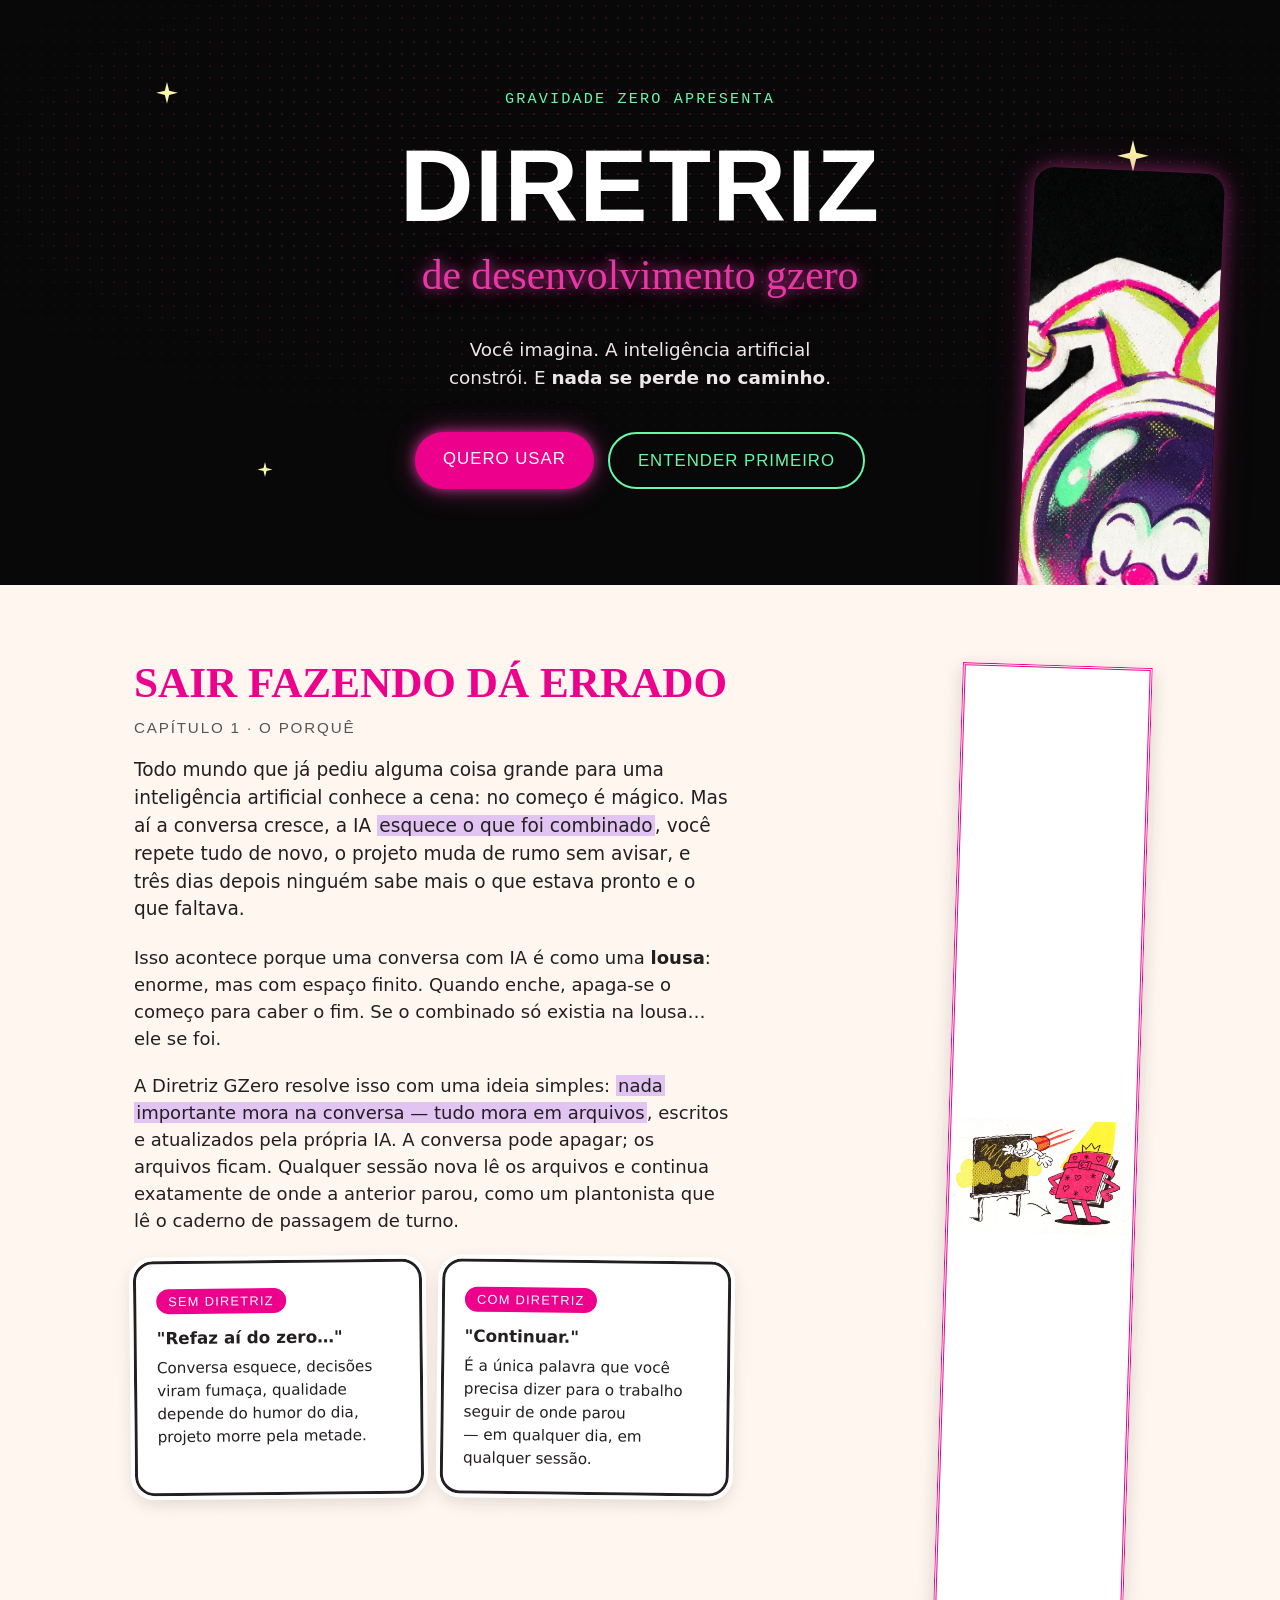
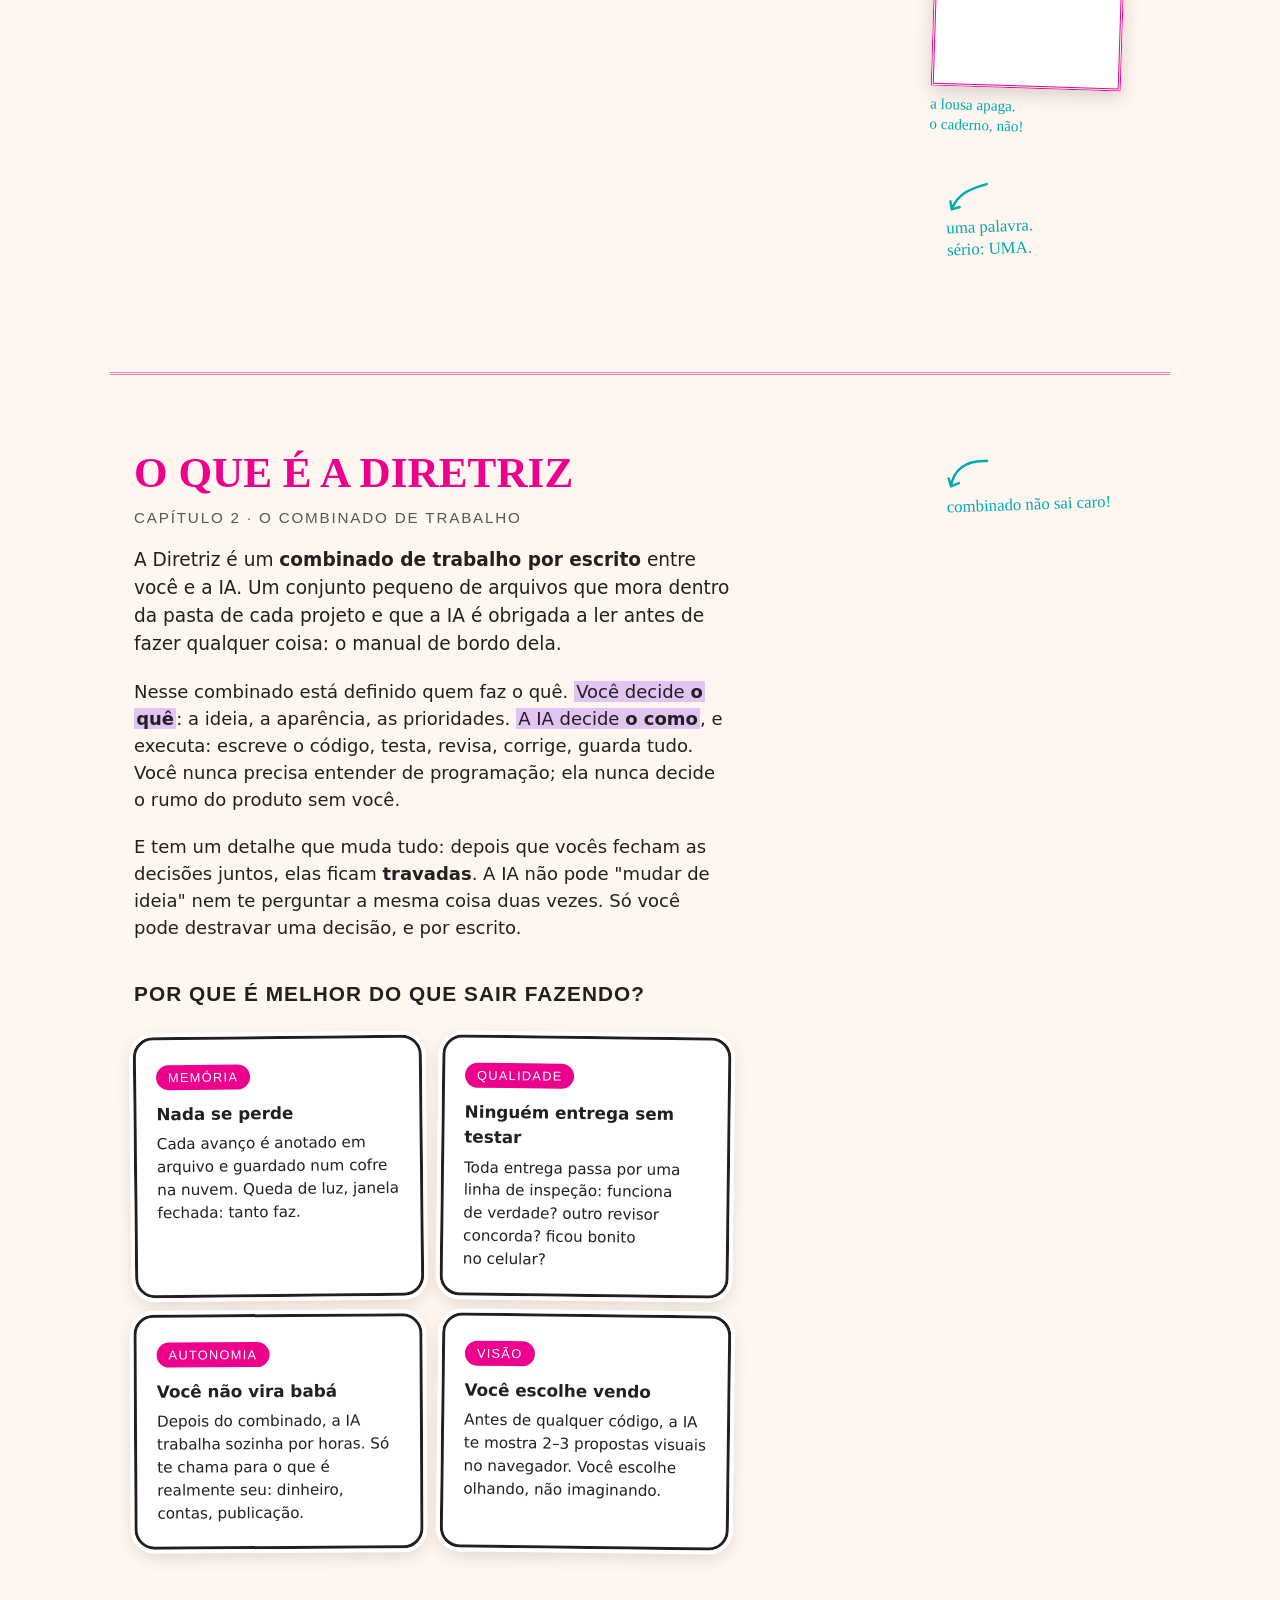
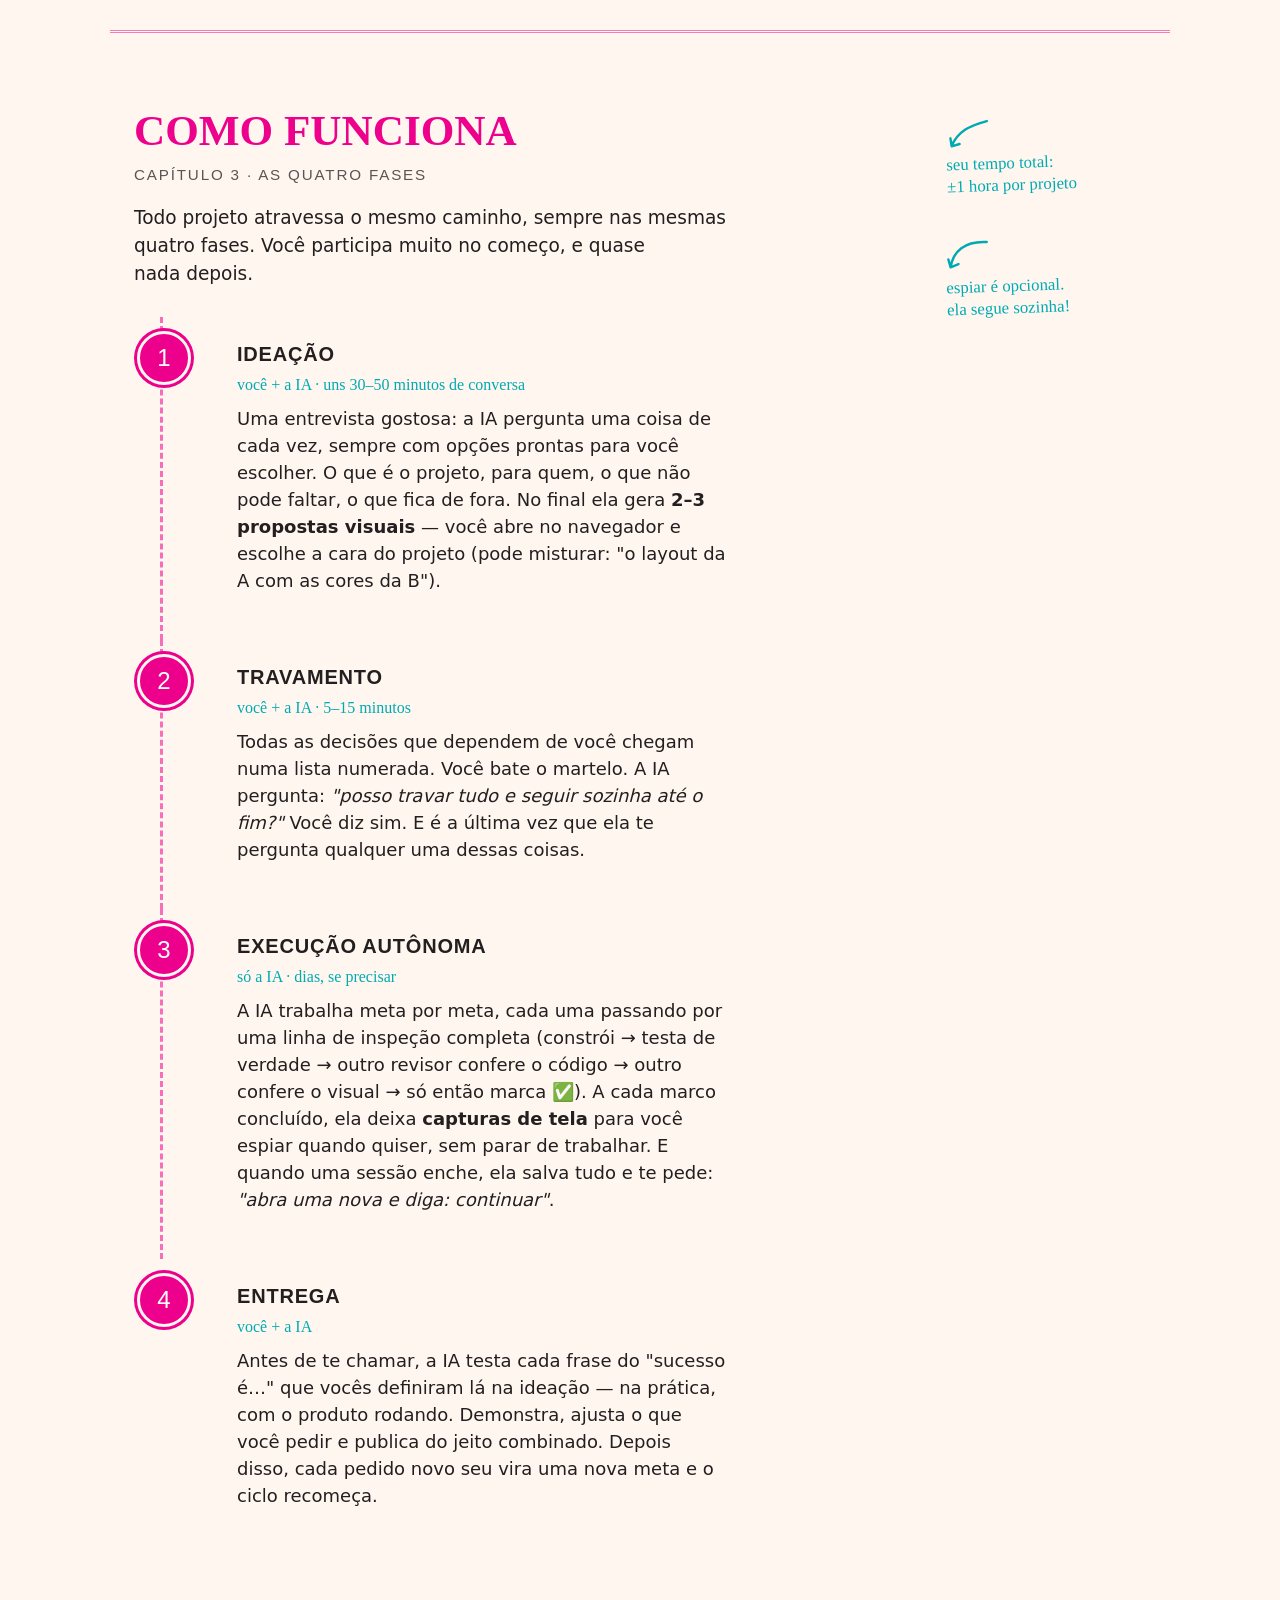
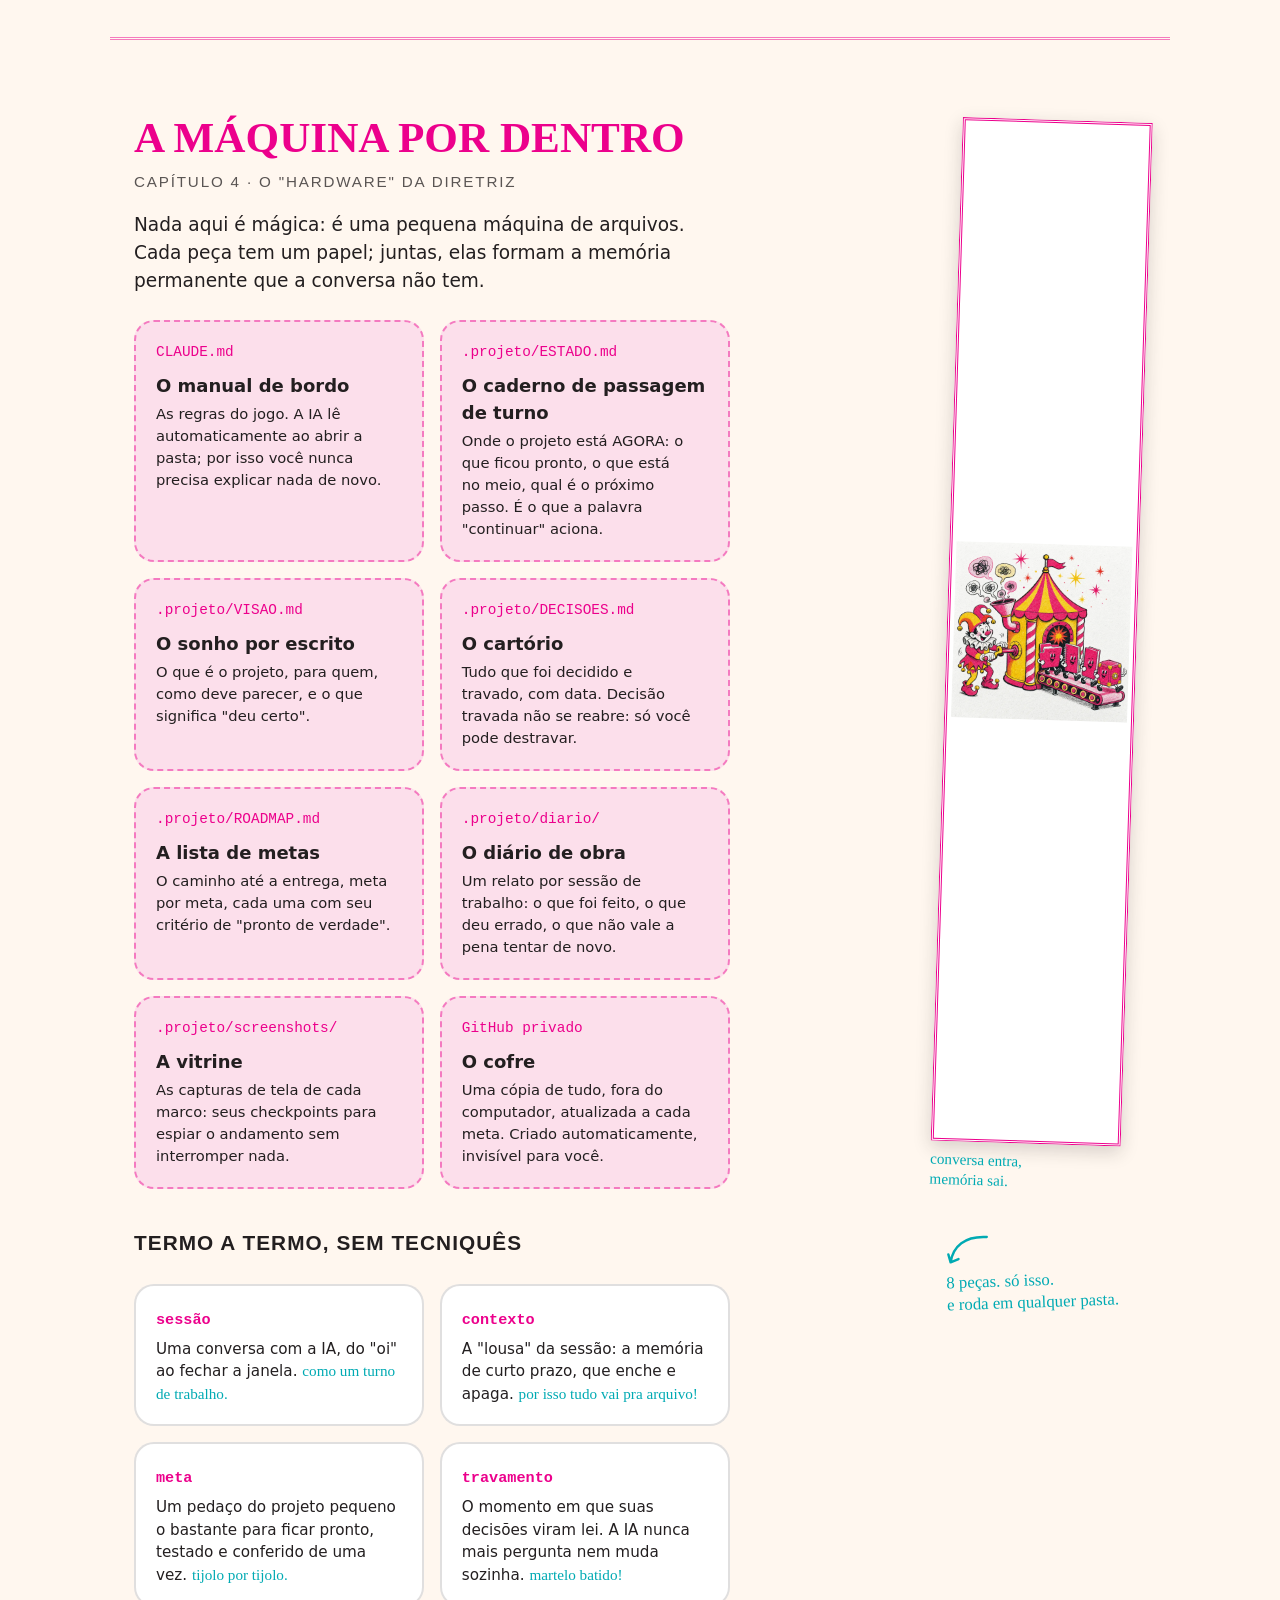
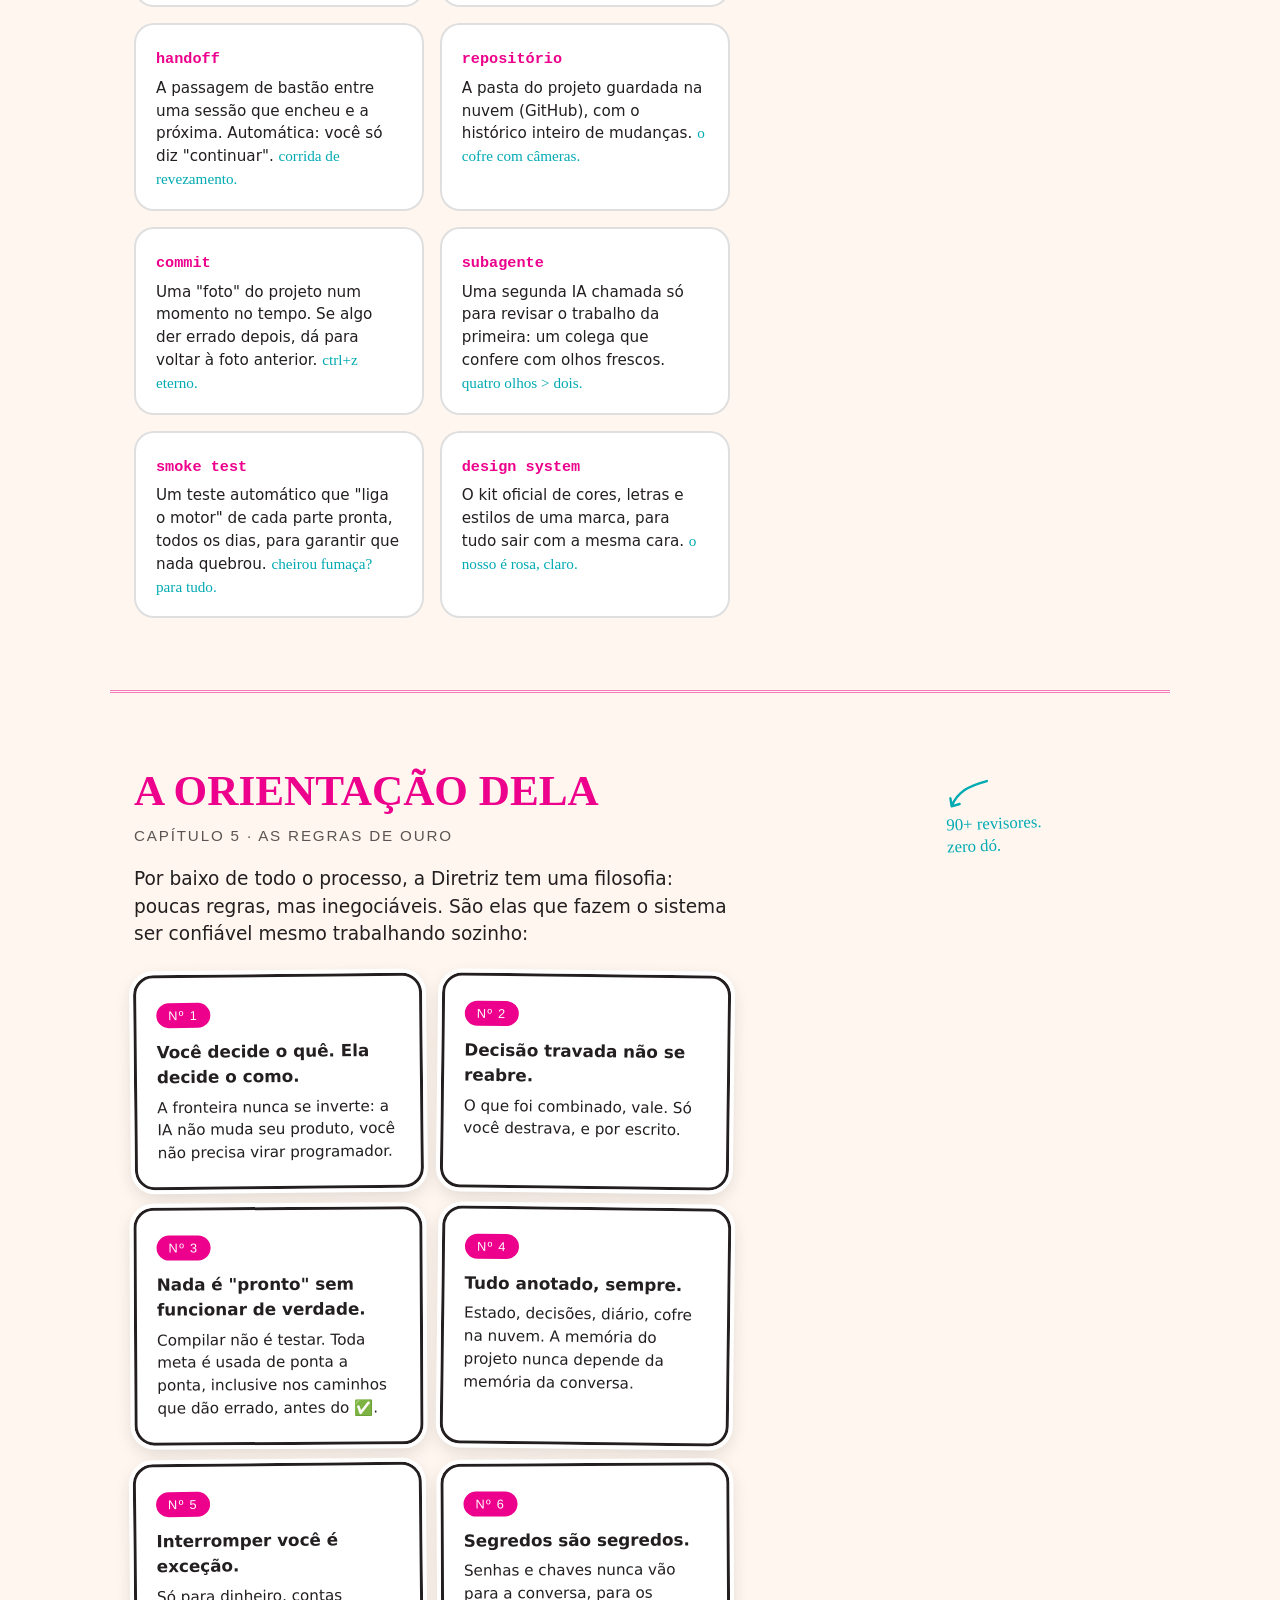
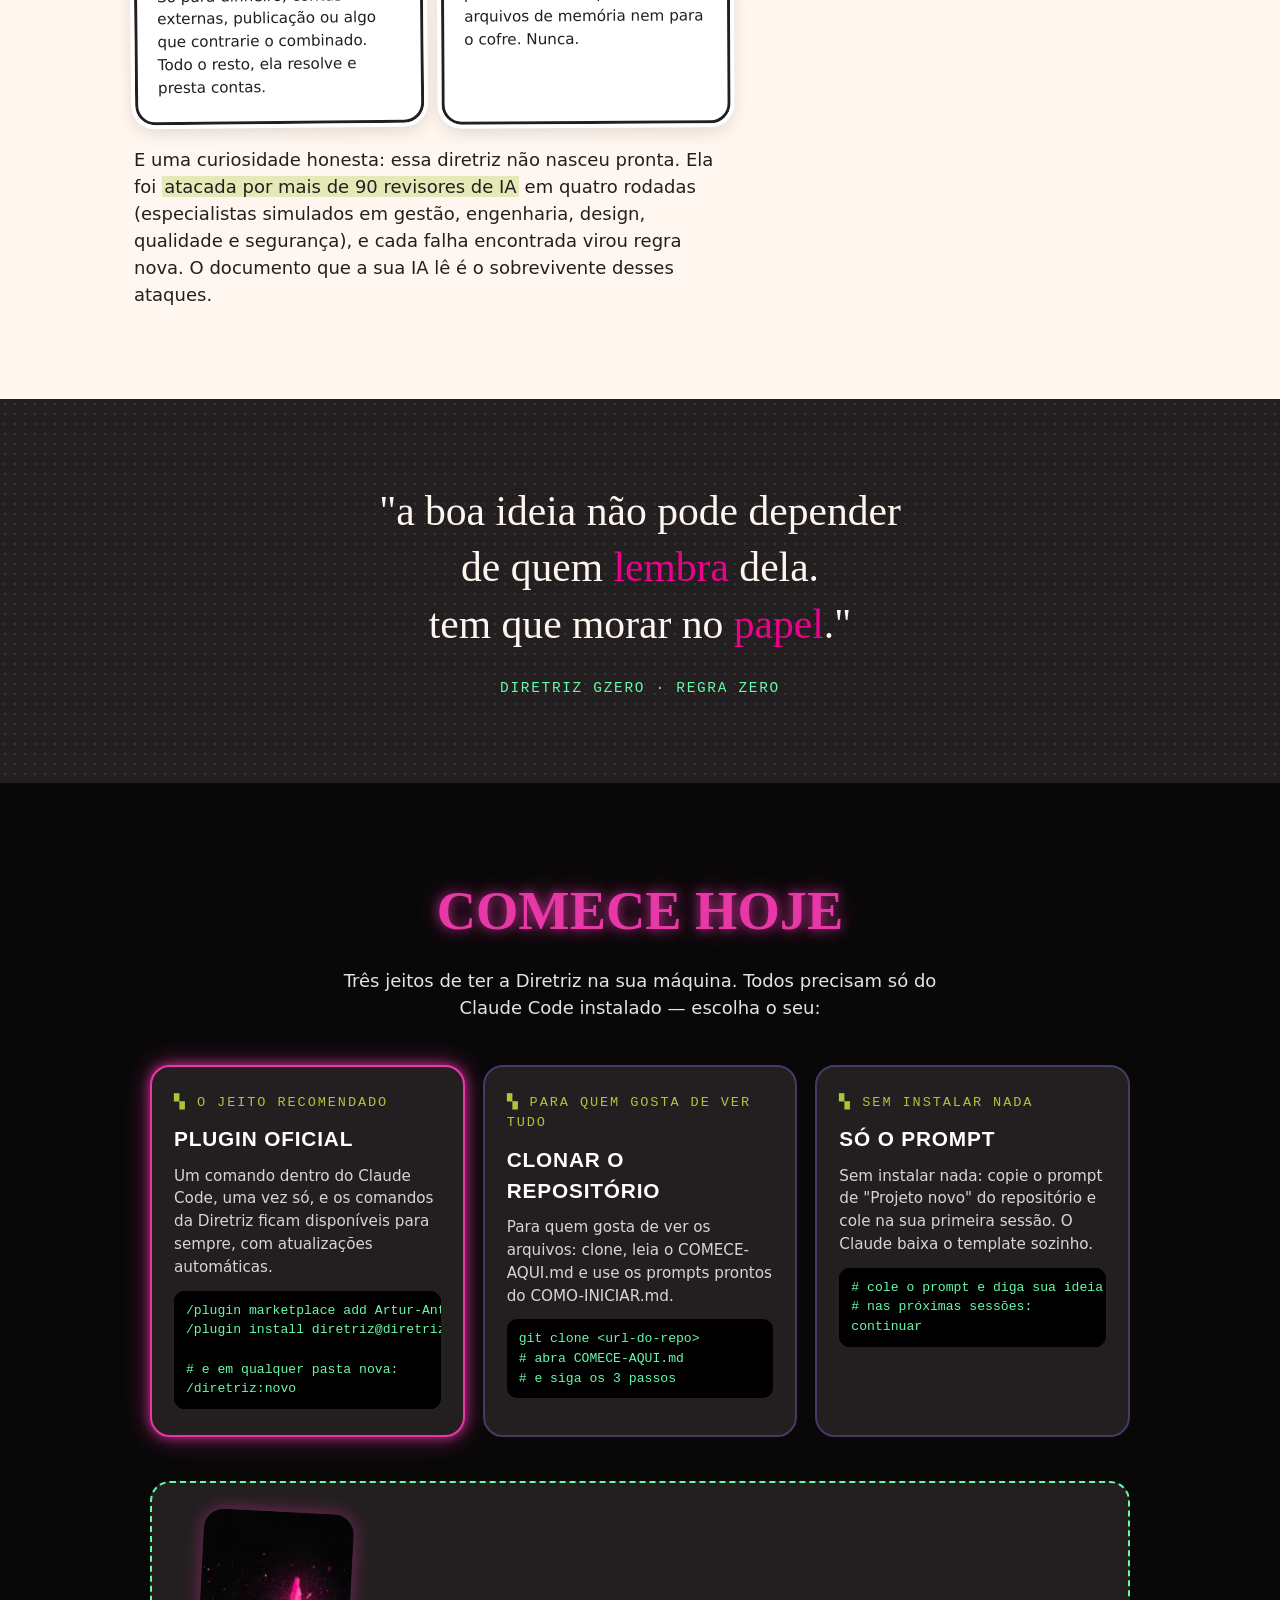
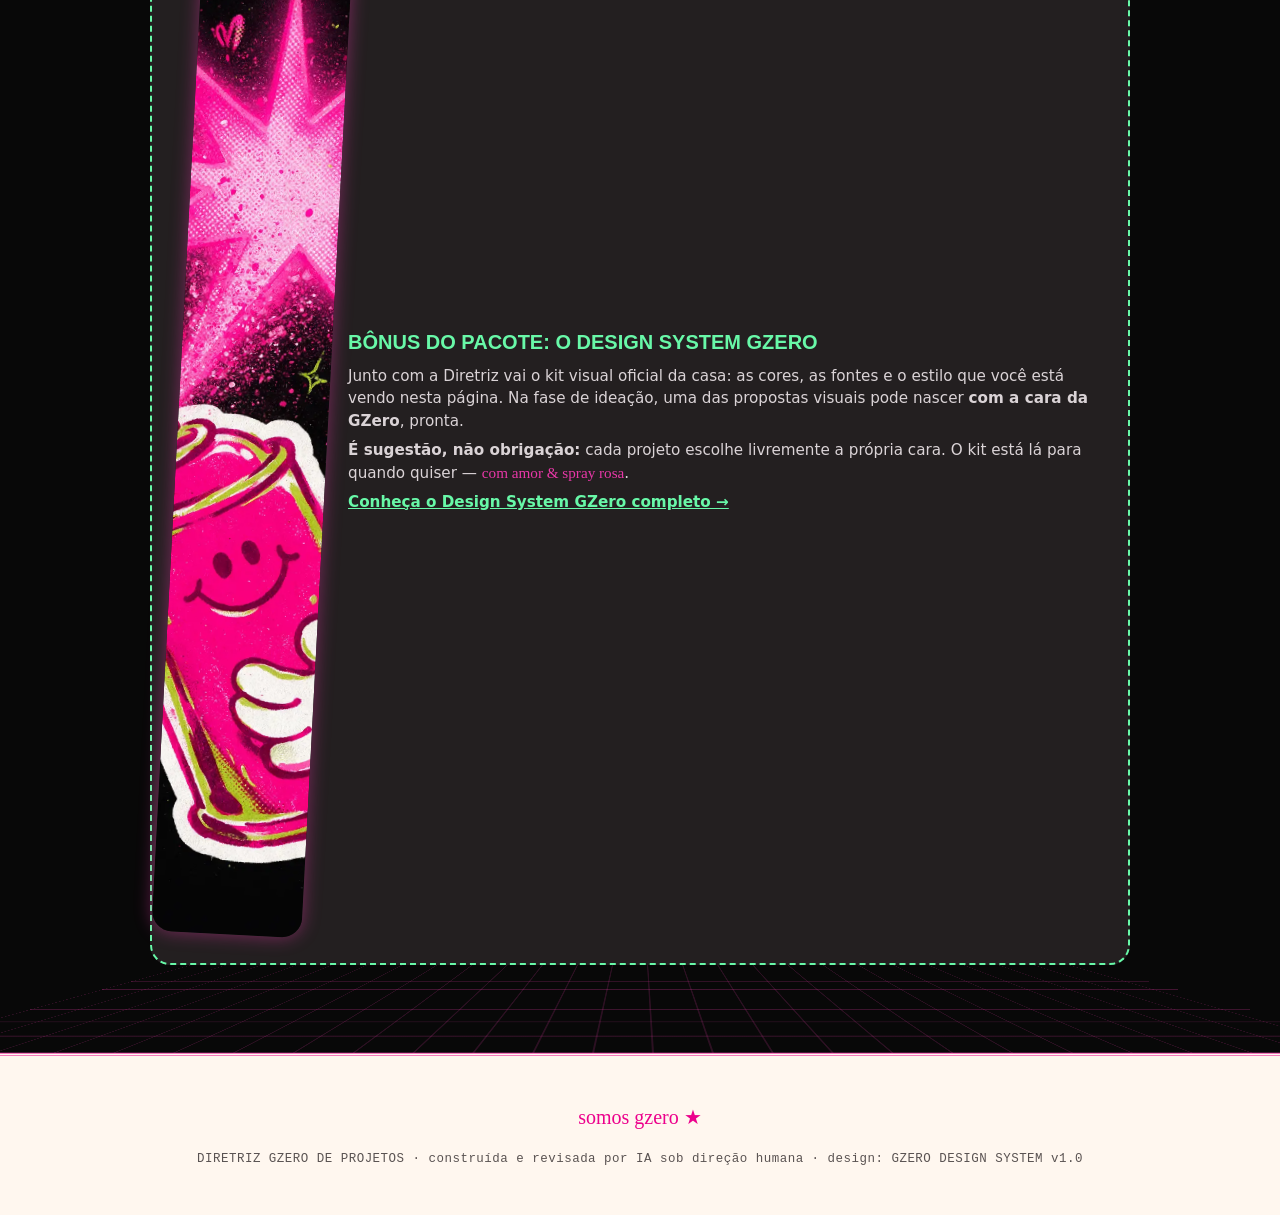
==== commit e928c73d: "Ilustrações finais escolhidas por Artur: Bobo-astronauta e spray (Seedream 5.0 Pro), máquina (GPT Im" ====
--- a/site/index.html
+++ b/site/index.html
@@ -80,26 +80,35 @@
 /* estrela de 8 pontas — glifo-assinatura */
 .star8{display:inline-block;width:1em;height:1em;vertical-align:-0.1em}
 
-/* ---------- ILUSTRAÇÕES ---------- */
+/* ---------- ILUSTRAÇÕES (auxiliares, pequenas, na lateral) ---------- */
 .hero-art{
-  width:min(520px,88%);display:block;margin:38px auto 4px;position:relative;
+  width:190px;aspect-ratio:1;object-fit:cover;display:block;
   border-radius:var(--gz-radius-sticker);
-  transform:rotate(-1.2deg);
-  box-shadow:0 0 22px rgba(232,56,168,.4),0 0 48px rgba(232,56,168,.18);
-}
-.prancha{ /* prancha ilustrada com filete duplo de decreto */
-  margin:30px 0 6px;background:var(--gz-branco-reserva);
-  border:3px double var(--gz-rosa-spray);
+  transform:rotate(2.5deg);
+  box-shadow:0 0 18px rgba(232,56,168,.45),0 0 40px rgba(232,56,168,.2);
+  position:absolute;right:6%;top:170px;
+}
+@media (max-width:1100px){
+  .hero-art{position:static;margin:30px auto 0;width:160px;transform:rotate(-2deg)}
+}
+.aux-fig{ /* quadradinho auxiliar da margem, como um adesivo colado */
+  margin:0 0 40px;transform:rotate(1.8deg);
+}
+.aux-fig img{
+  display:block;width:100%;max-width:190px;aspect-ratio:1;object-fit:contain;
+  background:var(--gz-branco-reserva);
+  border:3px double var(--gz-rosa-spray);padding:4px;
   box-shadow:var(--gz-shadow-sticker);
-  padding:8px;
-}
-.prancha img{display:block;width:100%}
-.prancha figcaption{
+}
+.aux-fig figcaption{
   font-family:var(--gz-font-lettering);color:var(--gz-teal-marginalia);
-  font-size:1.02rem;padding:10px 6px 4px;text-align:center;
+  font-size:.95rem;line-height:1.3;padding-top:8px;max-width:190px;
+}
+@media (max-width:860px){
+  .aux-fig{transform:rotate(-1.5deg);margin:10px 0 30px}
 }
 .spray-art{
-  width:150px;flex-shrink:0;transform:rotate(3deg);
+  width:150px;aspect-ratio:1;object-fit:cover;flex-shrink:0;transform:rotate(3deg);
   border-radius:var(--gz-radius-sticker);
   box-shadow:0 0 18px rgba(232,56,168,.45);
 }
@@ -388,7 +397,7 @@
   <h1><span class="eco" data-t="DIRETRIZ">DIRETRIZ</span></h1>
   <span class="assinatura">de desenvolvimento gzero</span>
   <p class="promessa">Você imagina. A inteligência artificial constrói. E <strong>nada se perde no caminho</strong>.</p>
-  <img class="hero-art" src="img/hero-astronauta.webp" alt="Menino-astronauta com gorro de bobo da corte flutuando em gravidade zero, abraçado a um caderno rosa que brilha, cercado de estrelas de oito pontas" width="1024" height="768">
+  <img class="hero-art" src="img/hero-astronauta.webp" alt="Menino-astronauta com gorro de bobo da corte flutuando em gravidade zero, abraçado a um caderno rosa que brilha" width="1024" height="1024">
   <div class="cta-row">
     <a class="btn btn-rosa" href="#comecar">Quero usar</a>
     <a class="btn btn-ghost" href="#oque">Entender primeiro</a>
@@ -421,17 +430,12 @@
         <p>É a única palavra que você precisa dizer para o trabalho seguir de onde parou — em qualquer dia, em qualquer sessão.</p>
       </div>
     </div>
-
-    <figure class="prancha">
-      <img src="img/prancha-lousa.webp" alt="Ilustração: uma lousa escolar sendo apagada por um apagador travesso, e ao lado um caderno rosa de coroa guardando corações e estrelas em segurança" width="1280" height="832">
-      <figcaption>a tese inteira num desenho: a lousa apaga, o caderno guarda.</figcaption>
-    </figure>
   </div>
   <aside class="margem">
-    <div class="nota-margem">
-      <svg class="seta" viewBox="0 0 46 34" fill="none" stroke="currentColor" stroke-width="2.4" stroke-linecap="round"><path d="M42 4 C20 2, 8 12, 5 28 M5 28 l-2 -8 M5 28 l8 -3"/></svg>
-      a lousa apaga.<br>o caderno, não!
-    </div>
+    <figure class="aux-fig">
+      <img src="img/prancha-lousa.webp" alt="Ilustração: uma lousa sendo apagada por um apagador travesso, e um caderno rosa de coroa guardando corações e estrelas" width="1024" height="1024">
+      <figcaption>a lousa apaga.<br>o caderno, não!</figcaption>
+    </figure>
     <div class="nota-margem">
       <svg class="seta" viewBox="0 0 46 34" fill="none" stroke="currentColor" stroke-width="2.4" stroke-linecap="round"><path d="M42 6 C24 10, 12 16, 6 30 M6 30 l-1 -8 M6 30 l8 -2"/></svg>
       uma palavra.<br>sério: UMA.
@@ -533,11 +537,6 @@
     <p class="rubrica">Capítulo 4 · o "hardware" da diretriz</p>
 
     <p class="abre">Nada aqui é mágica: é uma pequena máquina de arquivos. Cada peça tem um papel; juntas, elas formam a memória permanente que a conversa não tem.</p>
-
-    <figure class="prancha">
-      <img src="img/prancha-maquina.webp" alt="Ilustração: uma máquina de circo com manivela girada por um bobo da corte; balões de conversa entram por um funil e saem arquivos rosa organizados e um cofre" width="1280" height="832">
-      <figcaption>conversa entra, memória organizada sai. a manivela nunca para.</figcaption>
-    </figure>
 
     <div class="maquina">
       <div class="peca">
@@ -597,6 +596,10 @@
     </dl>
   </div>
   <aside class="margem">
+    <figure class="aux-fig">
+      <img src="img/prancha-maquina.webp" alt="Ilustração: uma máquina de circo com manivela girada por um bobo; balões de conversa entram por um funil e saem arquivos rosa organizados e um cofre" width="1024" height="1024">
+      <figcaption>conversa entra,<br>memória sai.</figcaption>
+    </figure>
     <div class="nota-margem">
       <svg class="seta" viewBox="0 0 46 34" fill="none" stroke="currentColor" stroke-width="2.4" stroke-linecap="round"><path d="M42 4 C20 2, 8 12, 5 28 M5 28 l-2 -8 M5 28 l8 -3"/></svg>
       8 peças. só isso.<br>e roda em qualquer pasta.
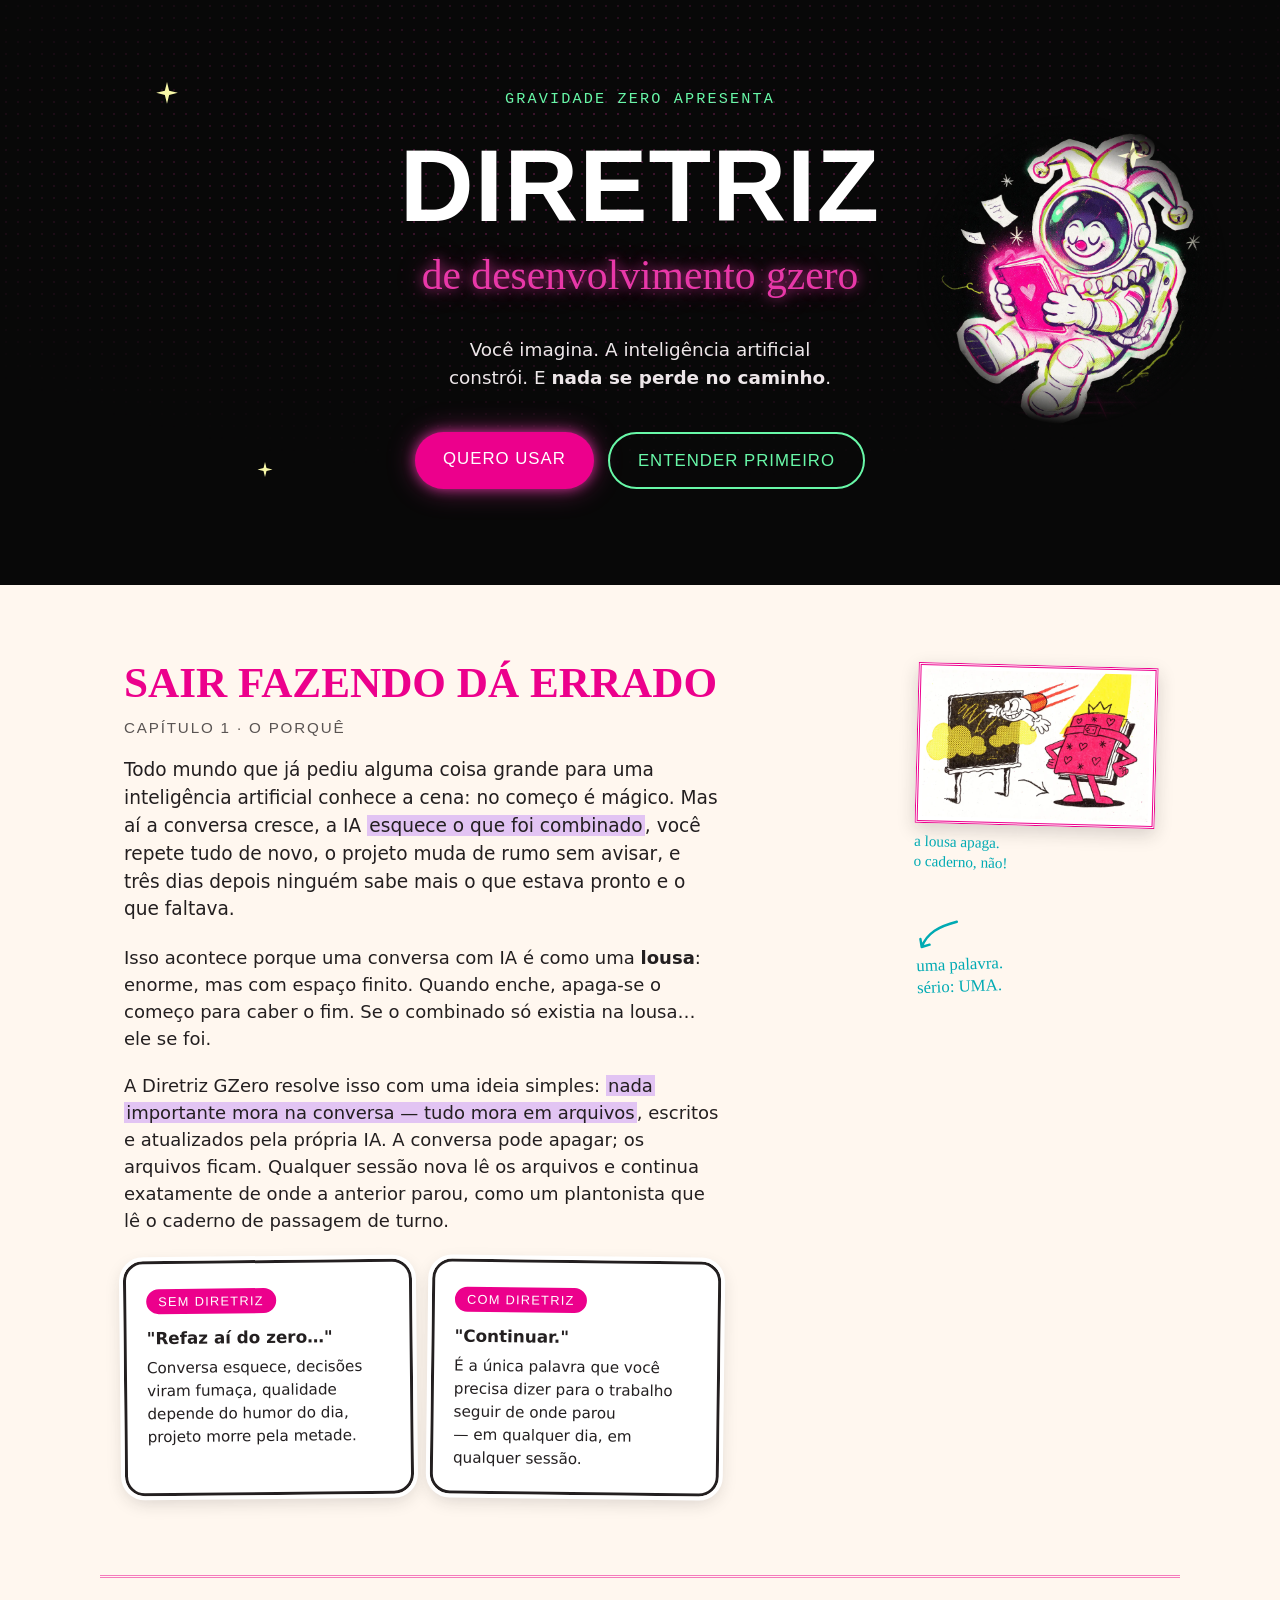
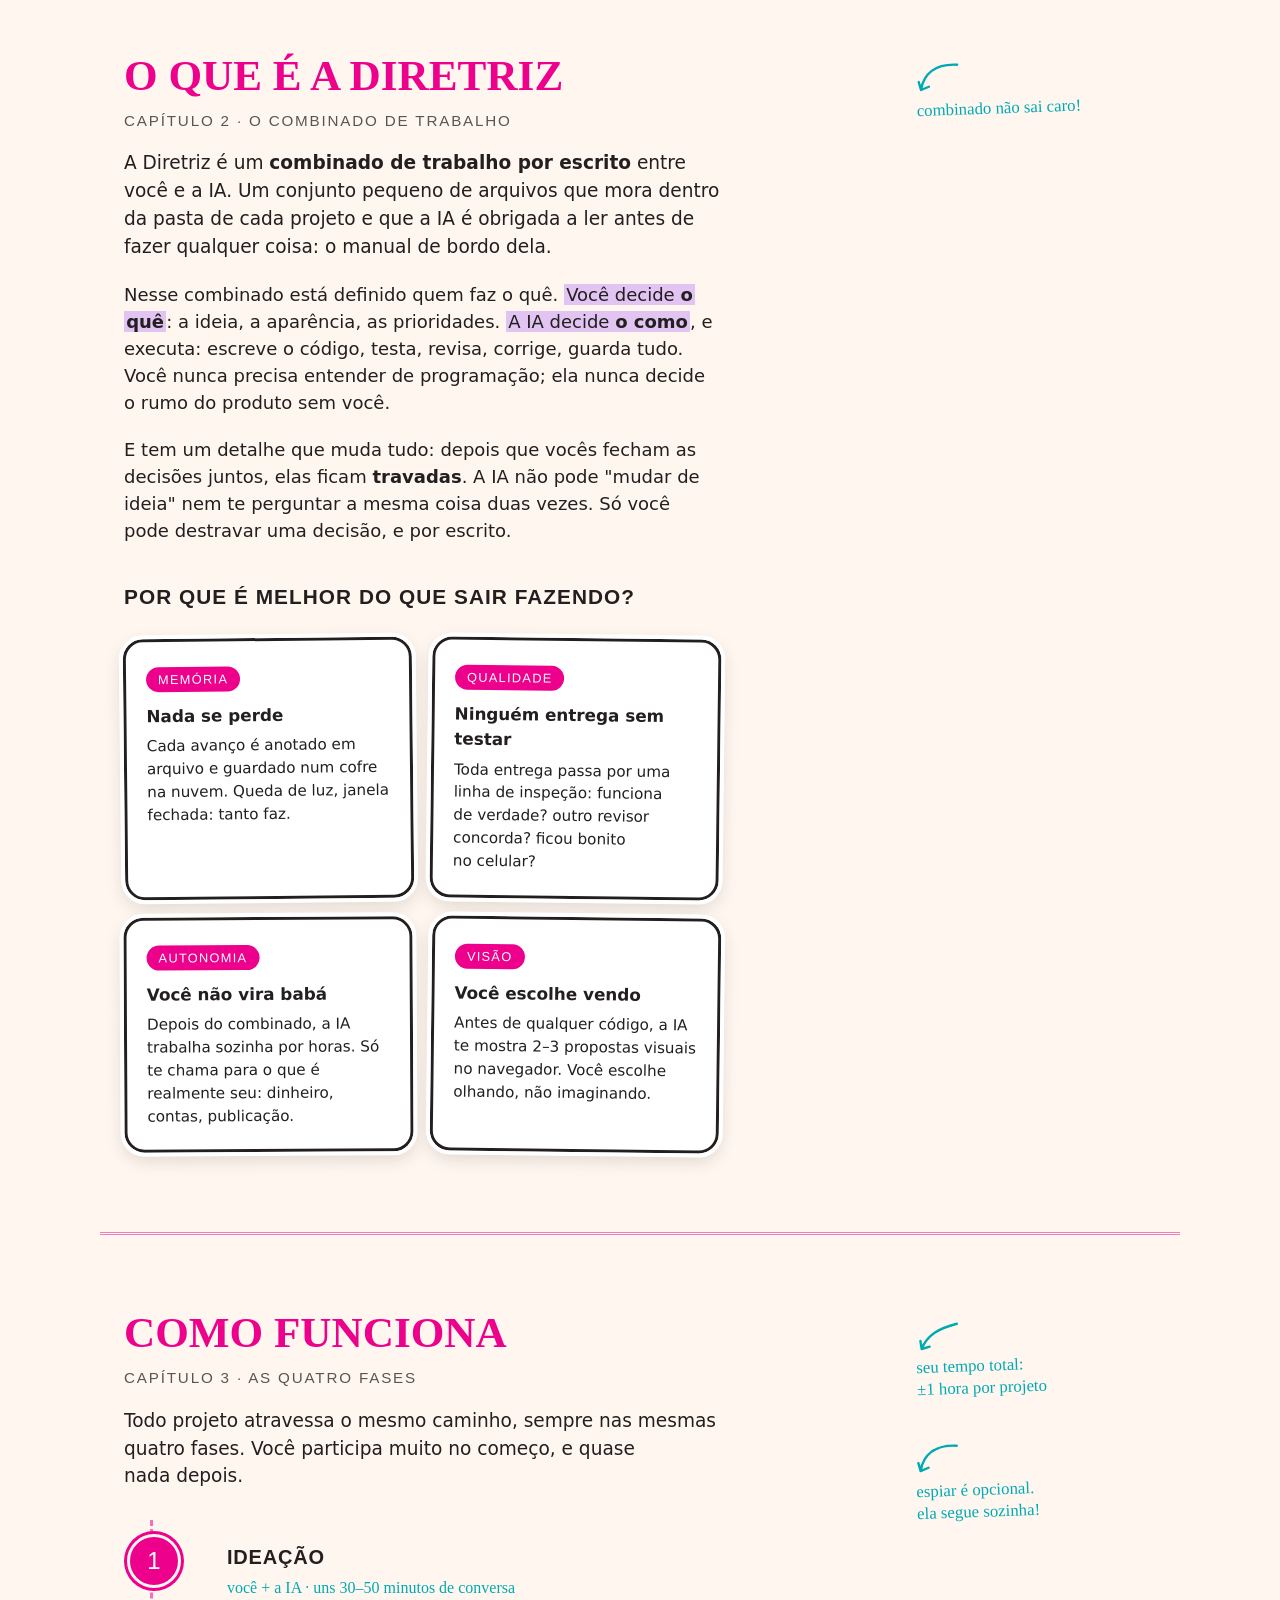
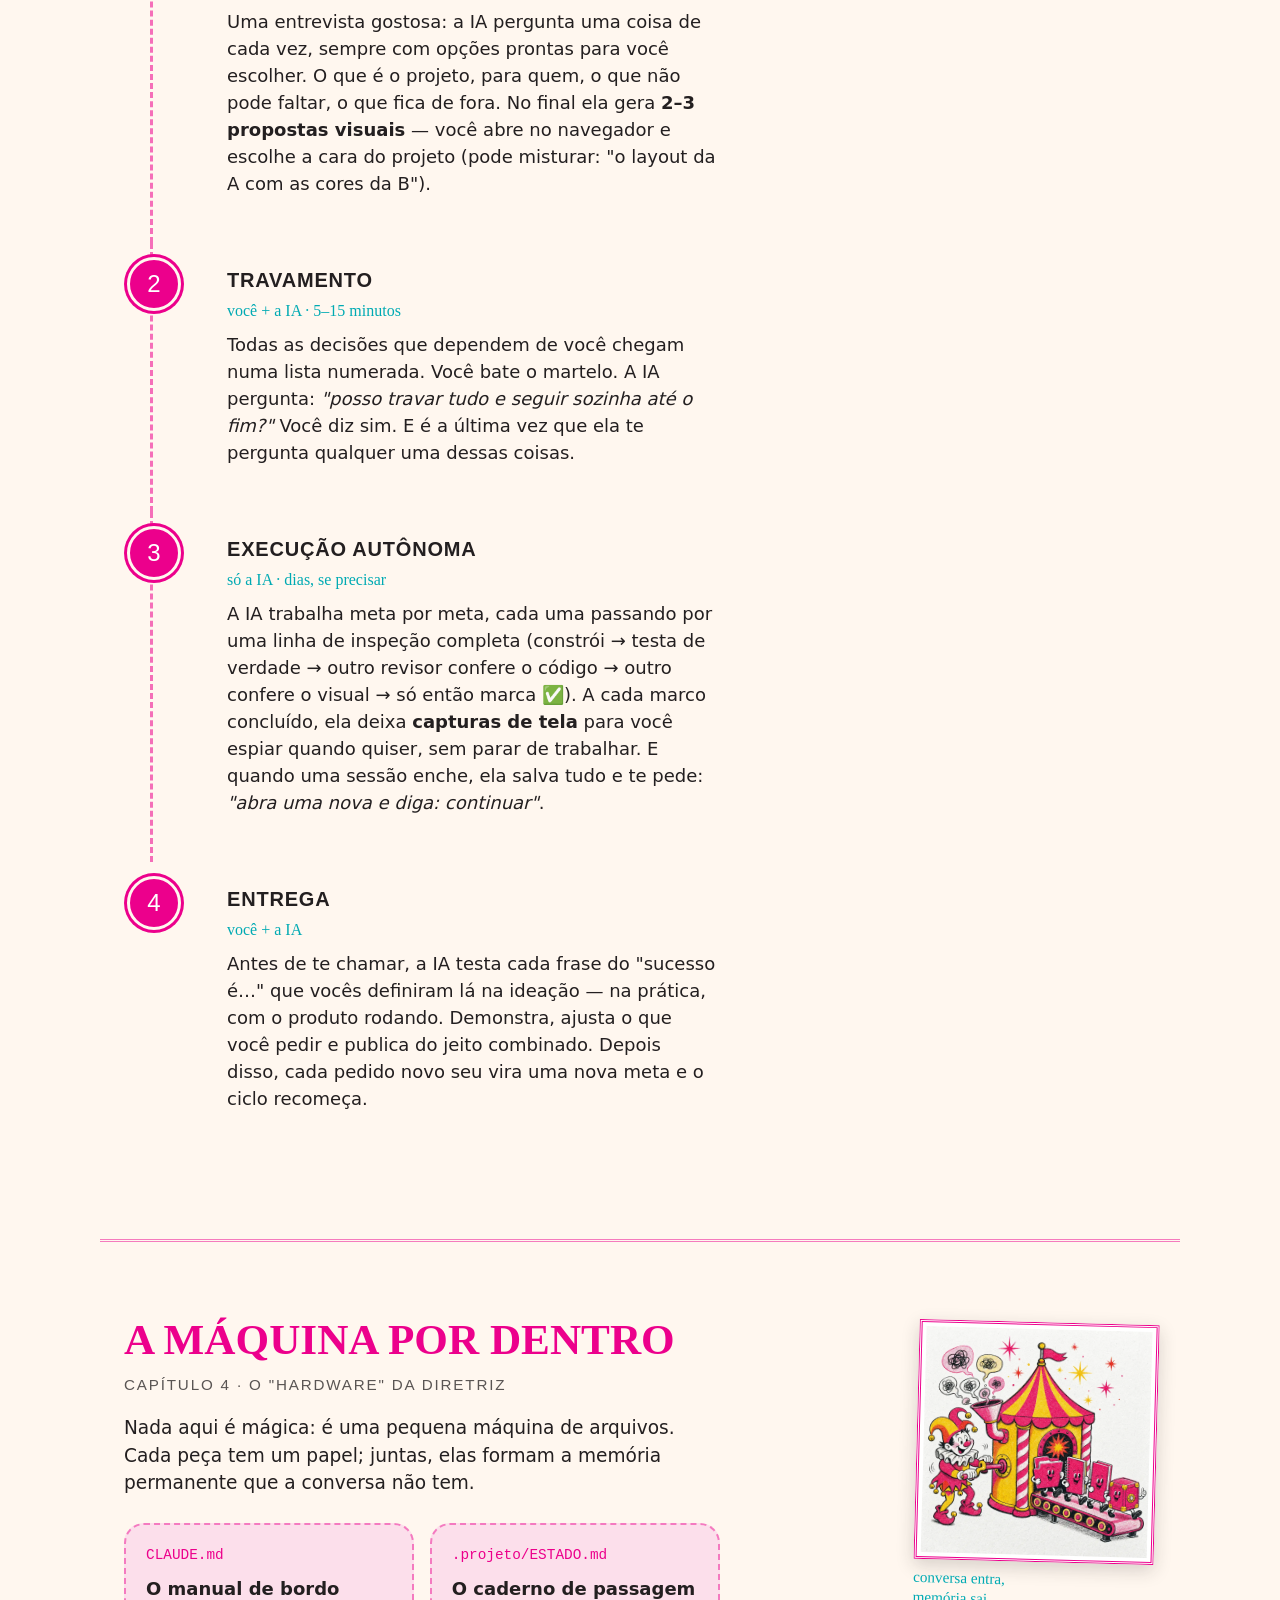
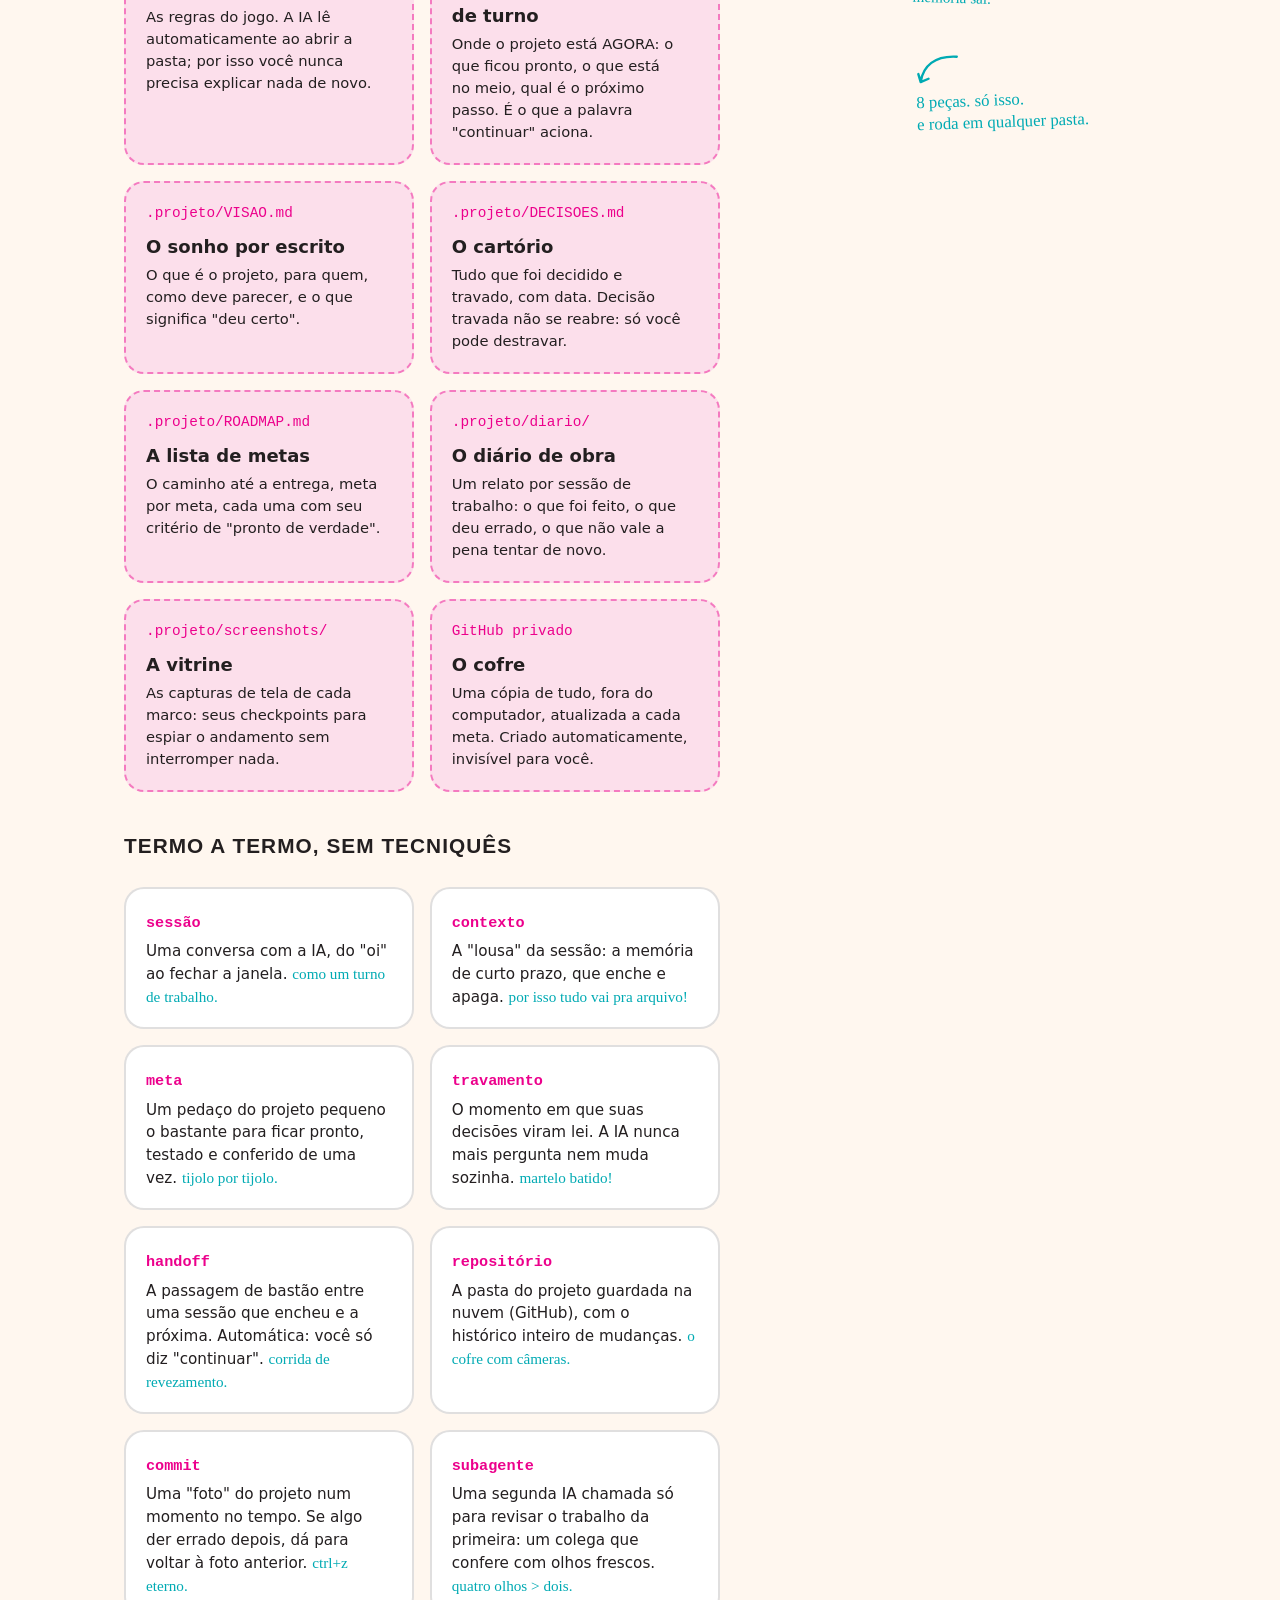
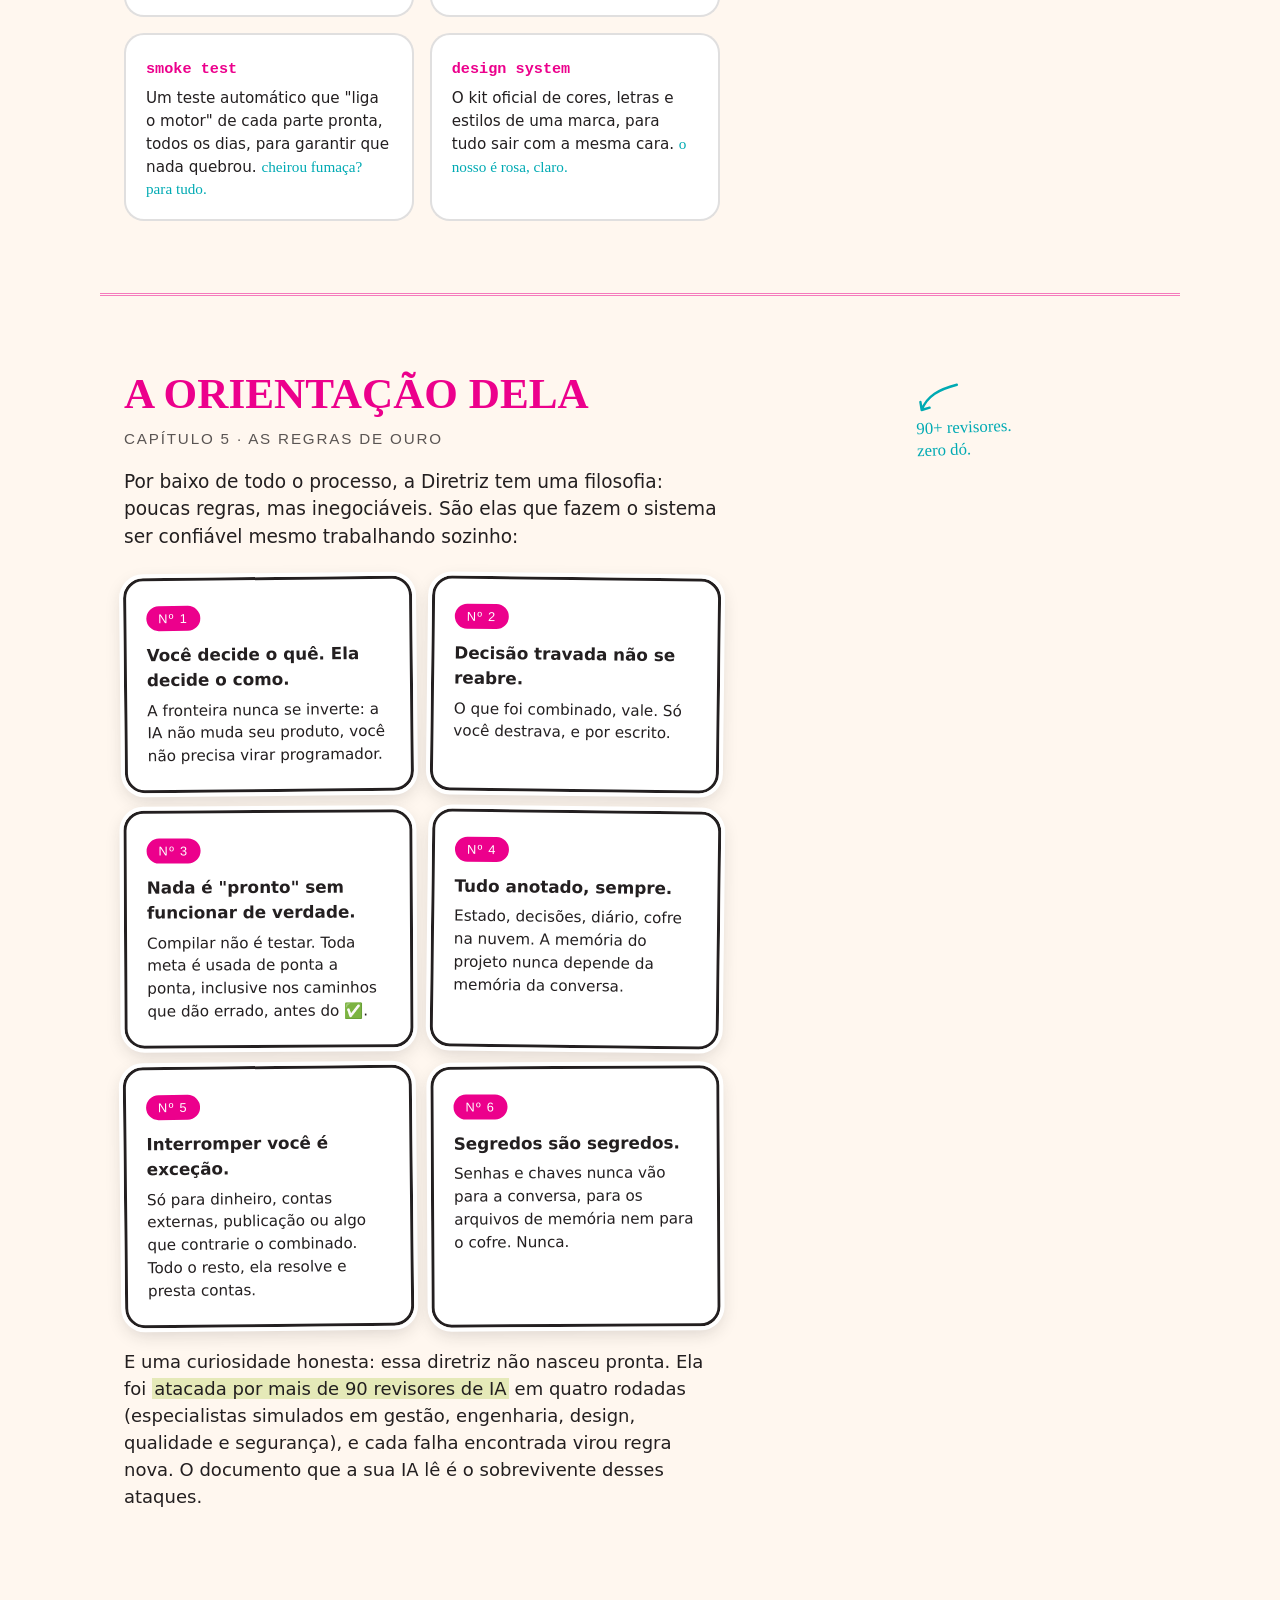
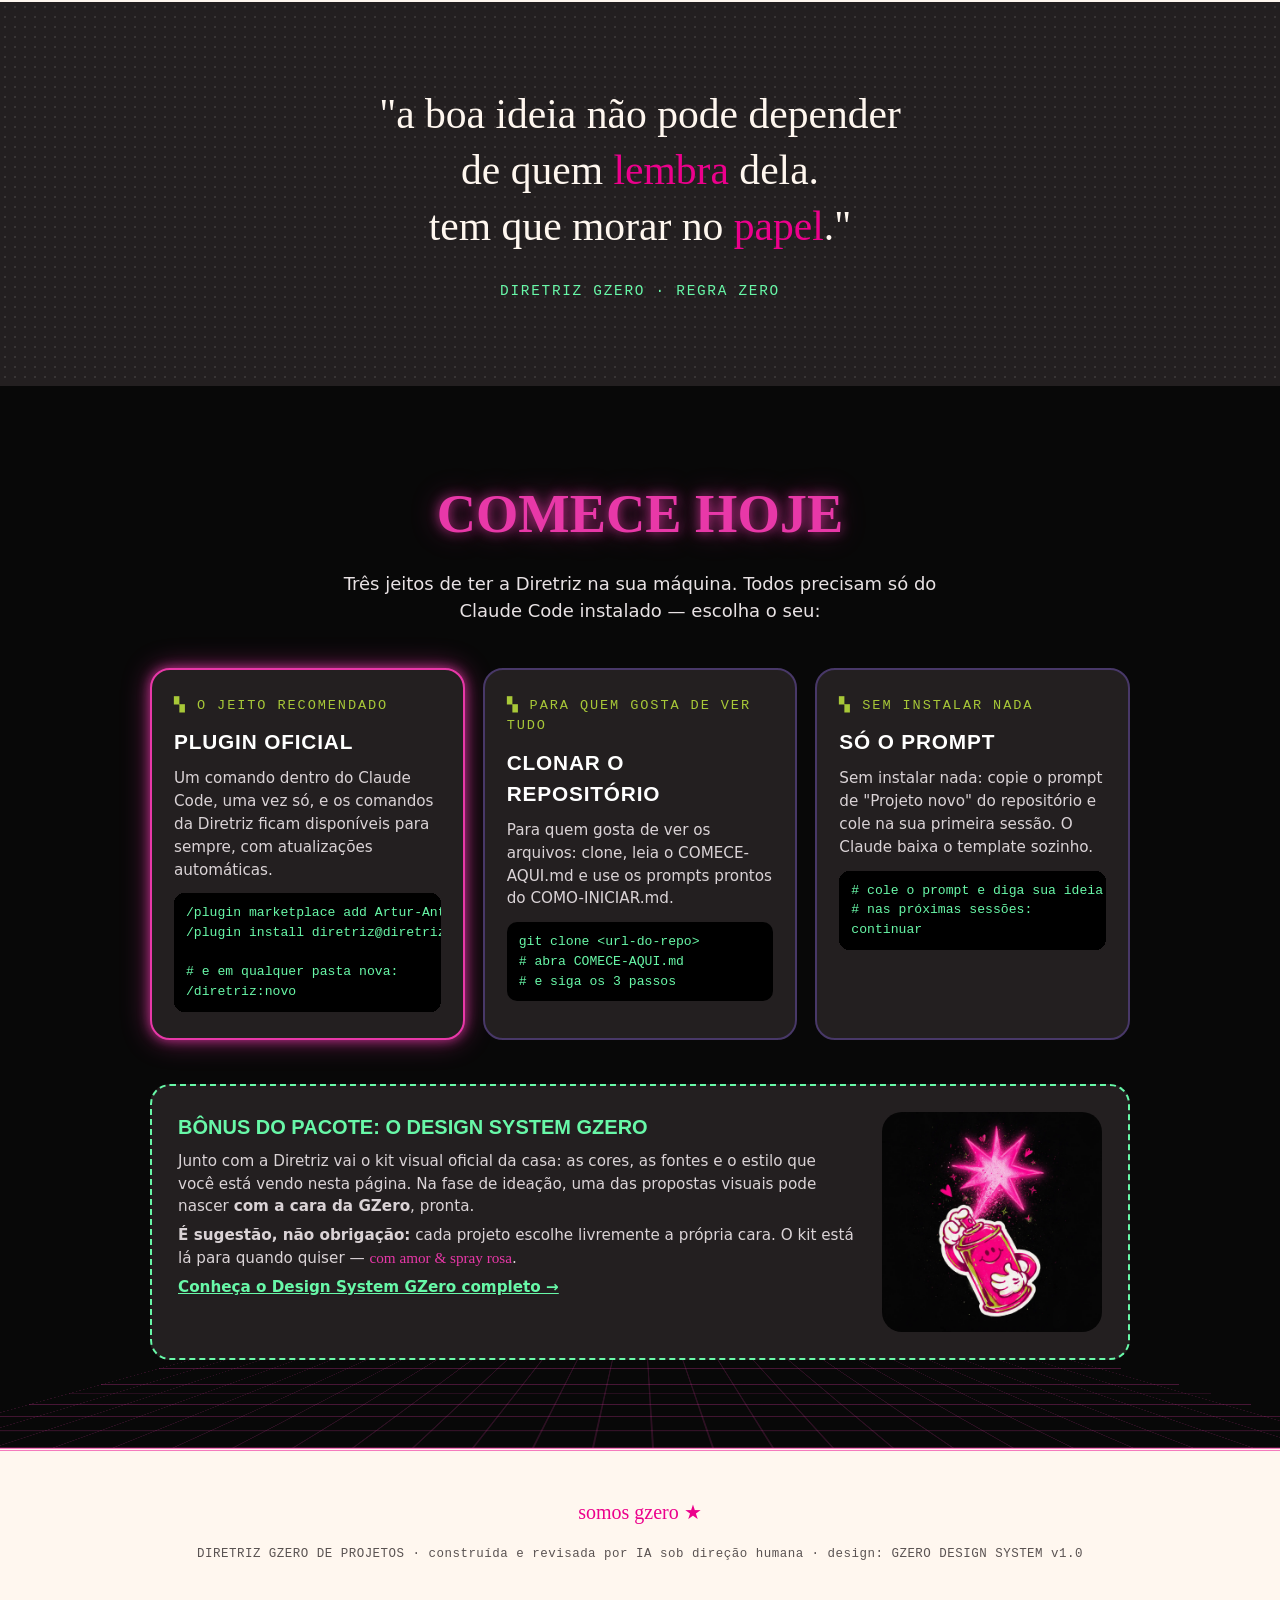
==== commit f4be9cd5: "Layout das ilustrações refeito: Bobo fundido ao fundo do hero (sem borda, com esfumado), figuras lat" ====
--- a/site/index.html
+++ b/site/index.html
@@ -80,39 +80,38 @@
 /* estrela de 8 pontas — glifo-assinatura */
 .star8{display:inline-block;width:1em;height:1em;vertical-align:-0.1em}
 
-/* ---------- ILUSTRAÇÕES (auxiliares, pequenas, na lateral) ---------- */
-.hero-art{
-  width:190px;aspect-ratio:1;object-fit:cover;display:block;
-  border-radius:var(--gz-radius-sticker);
-  transform:rotate(2.5deg);
-  box-shadow:0 0 18px rgba(232,56,168,.45),0 0 40px rgba(232,56,168,.2);
-  position:absolute;right:6%;top:170px;
-}
-@media (max-width:1100px){
-  .hero-art{position:static;margin:30px auto 0;width:160px;transform:rotate(-2deg)}
-}
-.aux-fig{ /* quadradinho auxiliar da margem, como um adesivo colado */
-  margin:0 0 40px;transform:rotate(1.8deg);
+/* ---------- ILUSTRAÇÕES (auxiliares, laterais) ---------- */
+.hero-art{ /* funde-se ao palco: sem borda, sem caixa, esfumado nas bordas */
+  width:min(340px,30vw);height:auto;display:block;
+  position:absolute;right:3%;top:110px;
+  mask-image:radial-gradient(ellipse 60% 60% at 50% 47%,#000 52%,transparent 76%);
+  -webkit-mask-image:radial-gradient(ellipse 60% 60% at 50% 47%,#000 52%,transparent 76%);
+}
+@media (max-width:1150px){
+  .hero-art{position:static;margin:18px auto 0;width:250px}
+}
+.aux-fig{ /* figura de apoio na margem, proporção natural */
+  margin:0 0 40px;transform:rotate(1.5deg);
 }
 .aux-fig img{
-  display:block;width:100%;max-width:190px;aspect-ratio:1;object-fit:contain;
+  display:block;width:100%;height:auto;
   background:var(--gz-branco-reserva);
   border:3px double var(--gz-rosa-spray);padding:4px;
   box-shadow:var(--gz-shadow-sticker);
 }
 .aux-fig figcaption{
   font-family:var(--gz-font-lettering);color:var(--gz-teal-marginalia);
-  font-size:.95rem;line-height:1.3;padding-top:8px;max-width:190px;
+  font-size:.95rem;line-height:1.3;padding-top:8px;
 }
 @media (max-width:860px){
-  .aux-fig{transform:rotate(-1.5deg);margin:10px 0 30px}
-}
-.spray-art{
-  width:150px;aspect-ratio:1;object-fit:cover;flex-shrink:0;transform:rotate(3deg);
+  .aux-fig{transform:rotate(-1.2deg);margin:10px auto 30px;max-width:300px}
+}
+.spray-art{ /* mesma altura do texto do card, lado direito */
+  width:100%;height:100%;min-height:210px;object-fit:cover;
   border-radius:var(--gz-radius-sticker);
-  box-shadow:0 0 18px rgba(232,56,168,.45);
-}
-@media (max-width:640px){.spray-art{width:110px;margin:0 auto}}
+  display:block;
+}
+@media (max-width:640px){.spray-art{height:auto;min-height:0;max-width:260px;margin:0 auto}}
 
 /* ============================================================
    HERO — MODO B (NEON ESCURO): "apaga a luz e acende o neon"
@@ -182,8 +181,8 @@
    ============================================================ */
 main{background:var(--gz-creme-editorial)}
 .pagina{
-  max-width:1060px;margin:0 auto;padding:72px 24px;
-  display:grid;grid-template-columns:minmax(0,1fr) 200px;gap:0 48px;
+  max-width:1080px;margin:0 auto;padding:72px 24px;
+  display:grid;grid-template-columns:minmax(0,1fr) 240px;gap:0 48px;
   position:relative;
 }
 @media (max-width:860px){.pagina{grid-template-columns:1fr}}
@@ -360,11 +359,10 @@
 .pacote{
   margin-top:44px;background:var(--gz-preto-prensa);
   border:2px dashed var(--gz-menta-fantasma);
-  border-radius:var(--gz-radius-sticker);padding:28px 26px;
-  display:grid;grid-template-columns:auto 1fr;gap:20px;align-items:center;
+  border-radius:var(--gz-radius-sticker);padding:26px;
+  display:grid;grid-template-columns:1fr 220px;gap:26px;align-items:stretch;
 }
 @media (max-width:640px){.pacote{grid-template-columns:1fr}}
-.pacote .estrela{width:64px;height:64px;color:var(--gz-poeira-estrela);flex-shrink:0}
 .pacote h3{font-family:var(--gz-font-display);text-transform:uppercase;font-size:1.25rem;margin-bottom:8px;color:var(--gz-menta-fantasma)}
 .pacote p{font-size:.95rem;color:#DAD3D6;margin-bottom:6px}
 
@@ -397,7 +395,7 @@
   <h1><span class="eco" data-t="DIRETRIZ">DIRETRIZ</span></h1>
   <span class="assinatura">de desenvolvimento gzero</span>
   <p class="promessa">Você imagina. A inteligência artificial constrói. E <strong>nada se perde no caminho</strong>.</p>
-  <img class="hero-art" src="img/hero-astronauta.webp" alt="Menino-astronauta com gorro de bobo da corte flutuando em gravidade zero, abraçado a um caderno rosa que brilha" width="1024" height="1024">
+  <img class="hero-art" src="img/hero-astronauta.webp" alt="Bobo da corte astronauta flutuando em gravidade zero, abraçado a um caderno rosa que brilha" width="2048" height="2048">
   <div class="cta-row">
     <a class="btn btn-rosa" href="#comecar">Quero usar</a>
     <a class="btn btn-ghost" href="#oque">Entender primeiro</a>
@@ -433,7 +431,7 @@
   </div>
   <aside class="margem">
     <figure class="aux-fig">
-      <img src="img/prancha-lousa.webp" alt="Ilustração: uma lousa sendo apagada por um apagador travesso, e um caderno rosa de coroa guardando corações e estrelas" width="1024" height="1024">
+      <img src="img/prancha-lousa.webp" alt="Ilustração: uma lousa sendo apagada por um apagador travesso, e um caderno rosa de coroa guardando corações e estrelas" width="1280" height="832">
       <figcaption>a lousa apaga.<br>o caderno, não!</figcaption>
     </figure>
     <div class="nota-margem">
@@ -682,13 +680,13 @@
     </div>
 
     <div class="pacote">
-      <img class="spray-art" src="img/spray-estrela.webp" alt="Lata de spray rosa com rosto de cartum desenhando uma estrela em neon com explosão de meio-tom" width="1024" height="1024">
       <div>
         <h3>Bônus do pacote: o Design System GZero</h3>
         <p>Junto com a Diretriz vai o kit visual oficial da casa: as cores, as fontes e o estilo que você está vendo nesta página. Na fase de ideação, uma das propostas visuais pode nascer <strong>com a cara da GZero</strong>, pronta.</p>
         <p><strong>É sugestão, não obrigação:</strong> cada projeto escolhe livremente a própria cara. O kit está lá para quando quiser — <span style="font-family:var(--gz-font-lettering);color:var(--gz-rosa-neon)">com amor &amp; spray rosa</span>.</p>
         <p><a href="https://gzero-design-system.vercel.app/" target="_blank" rel="noopener" style="color:var(--gz-menta-fantasma);font-weight:700">Conheça o Design System GZero completo →</a></p>
       </div>
+      <img class="spray-art" src="img/spray-estrela.webp" alt="Lata de spray rosa com rosto de cartum desenhando uma estrela em neon com explosão de meio-tom" width="2048" height="2048">
     </div>
   </div>
 </section>
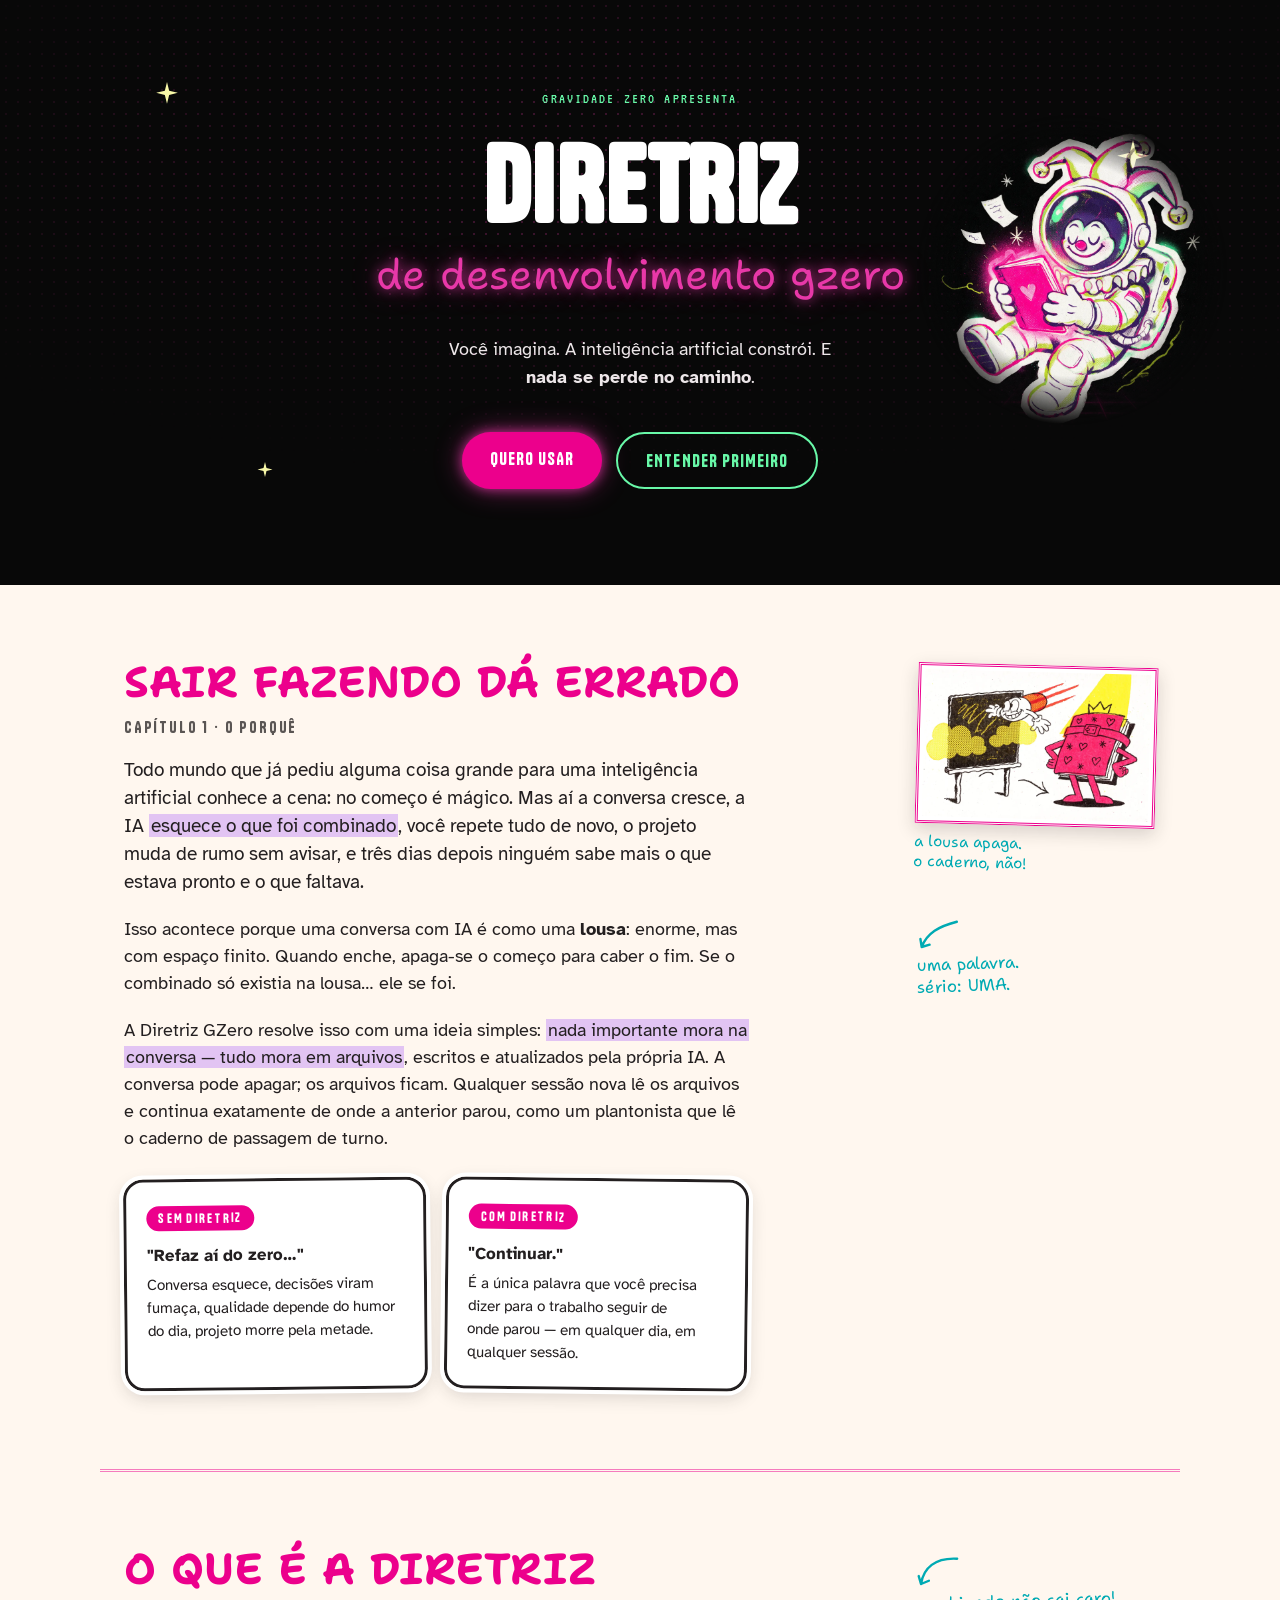
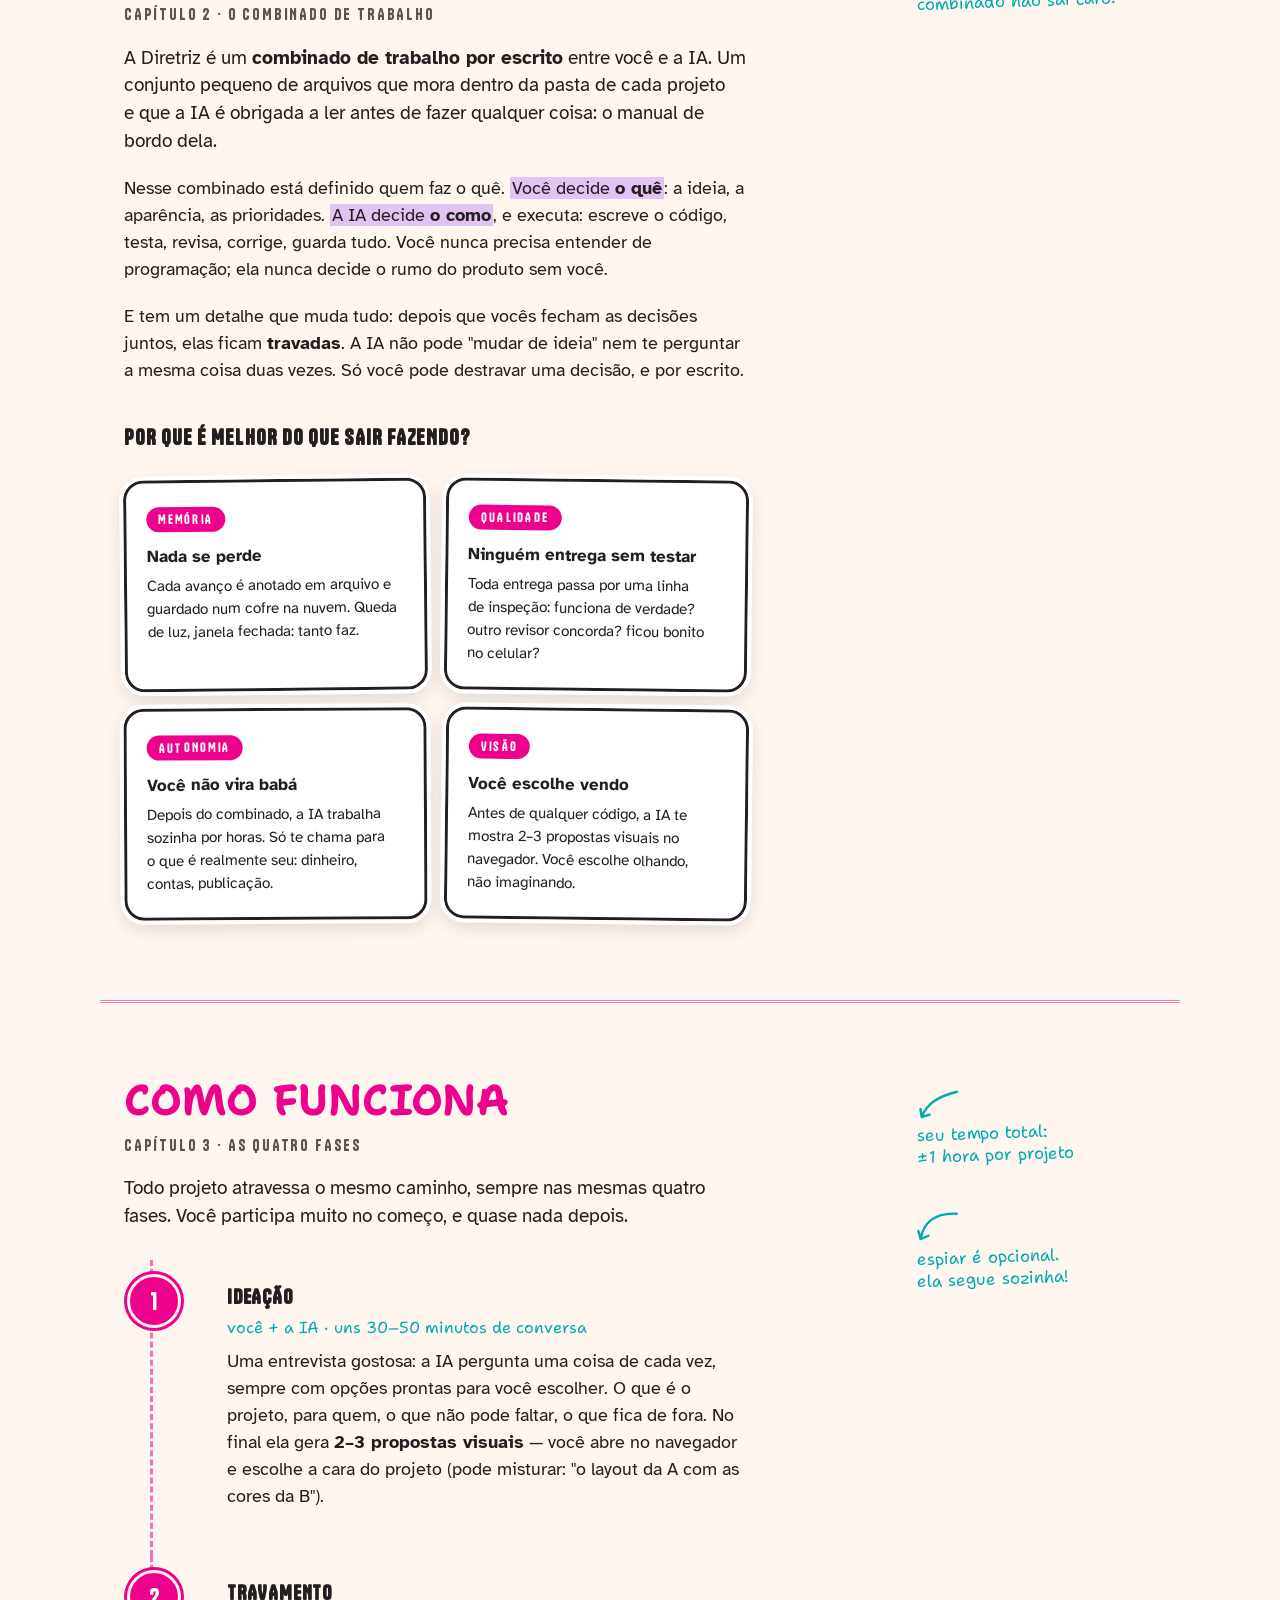
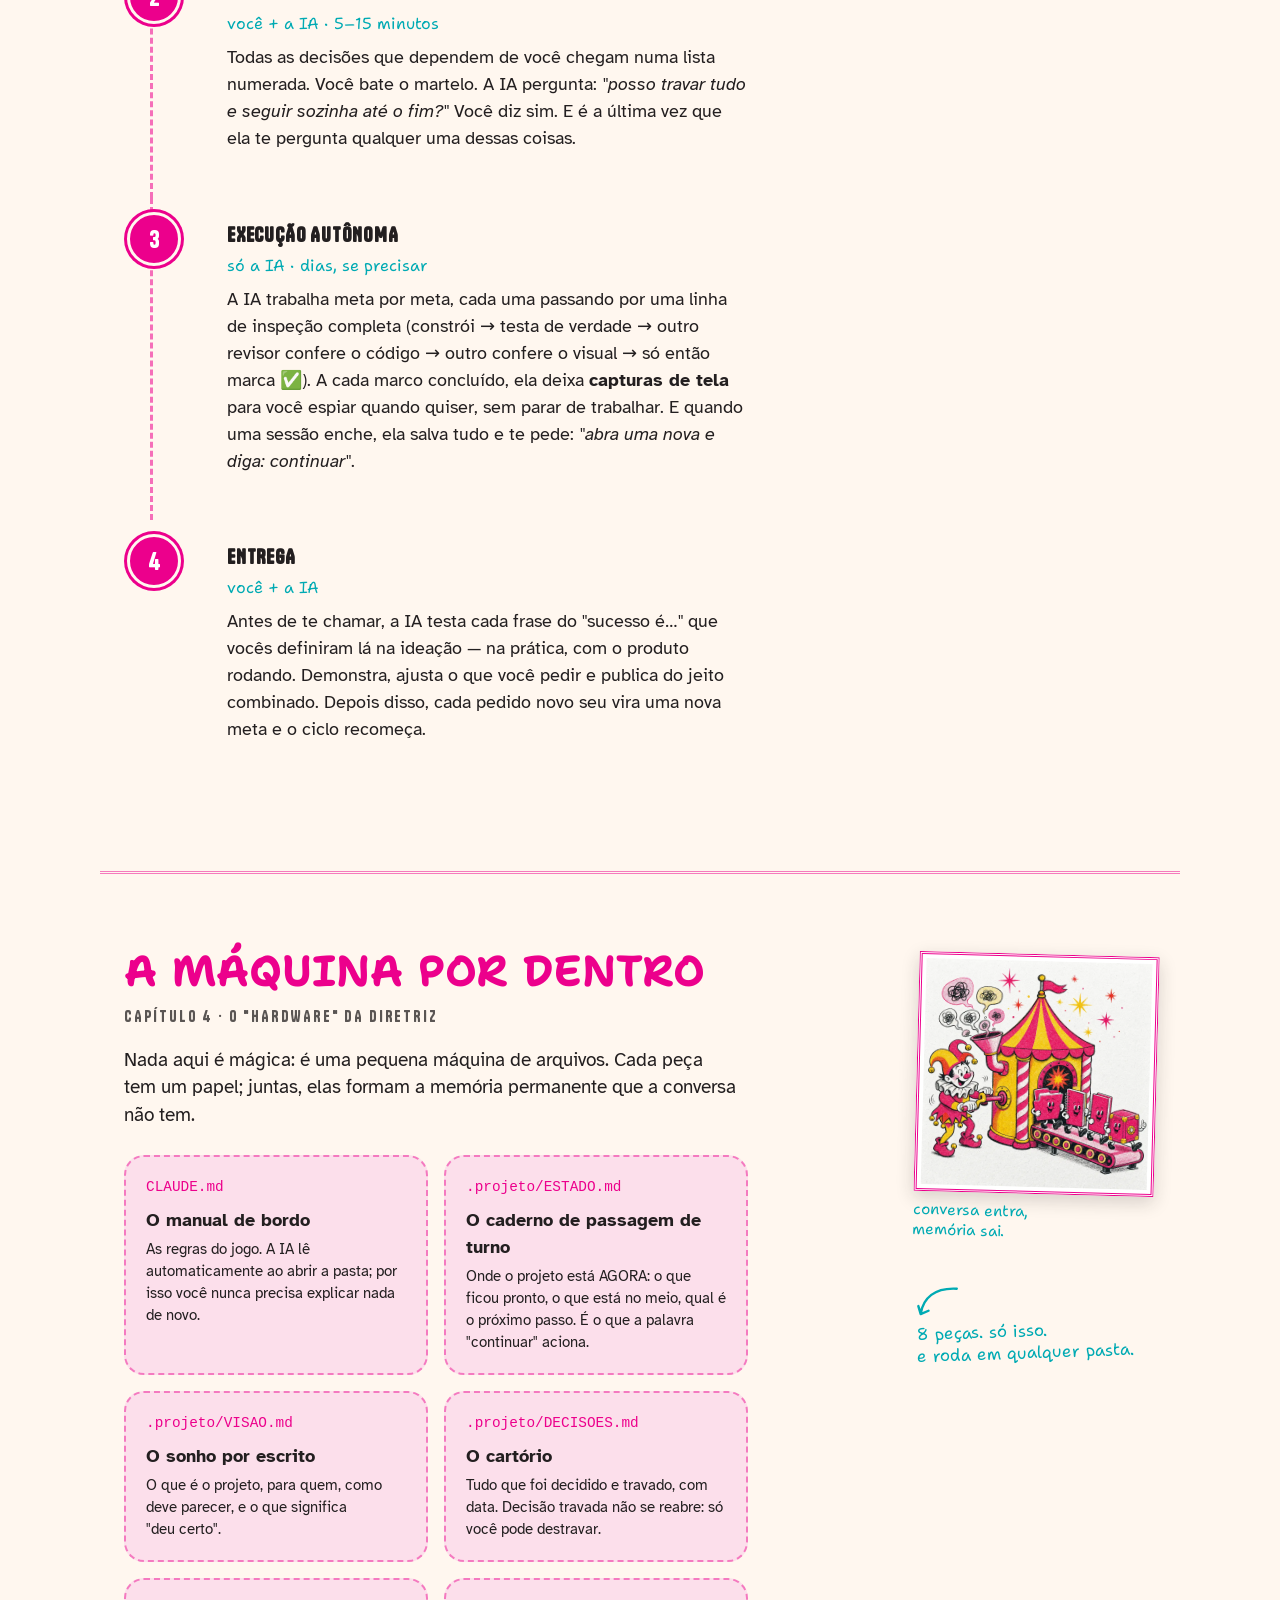
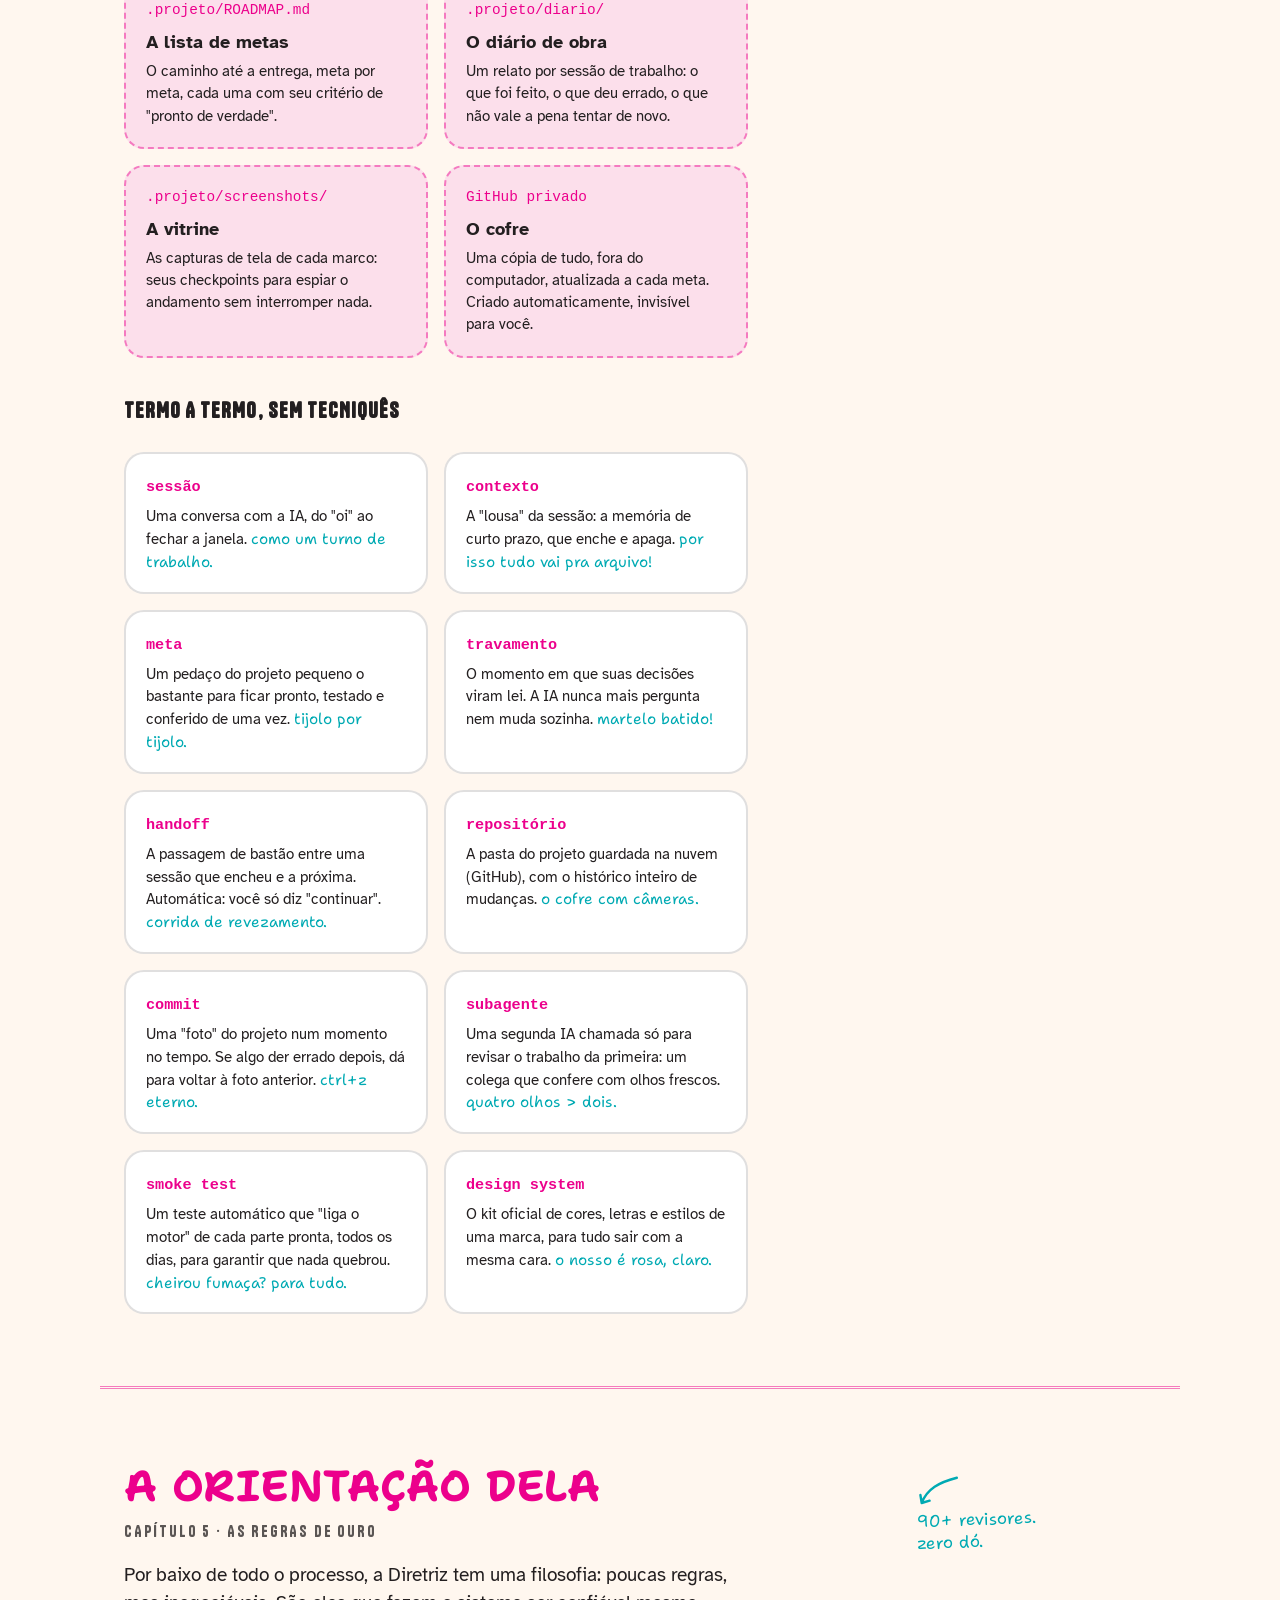
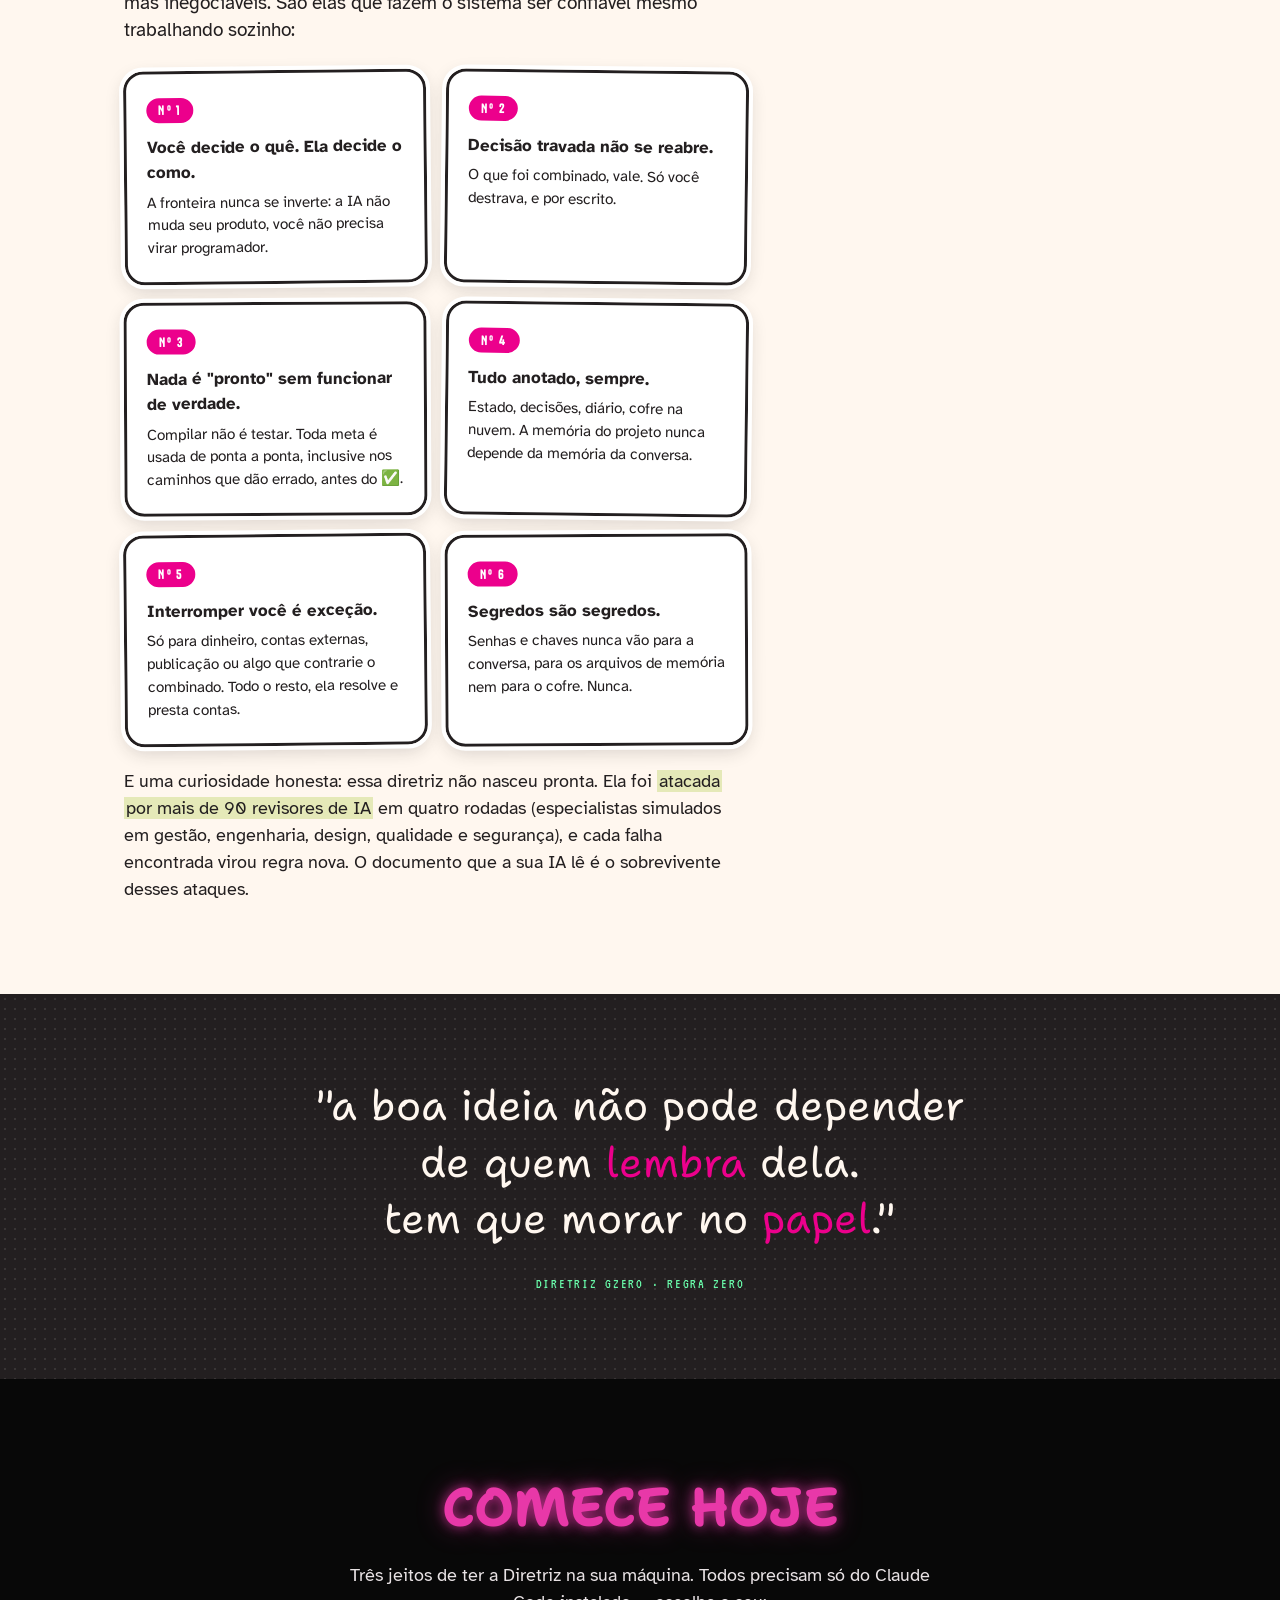
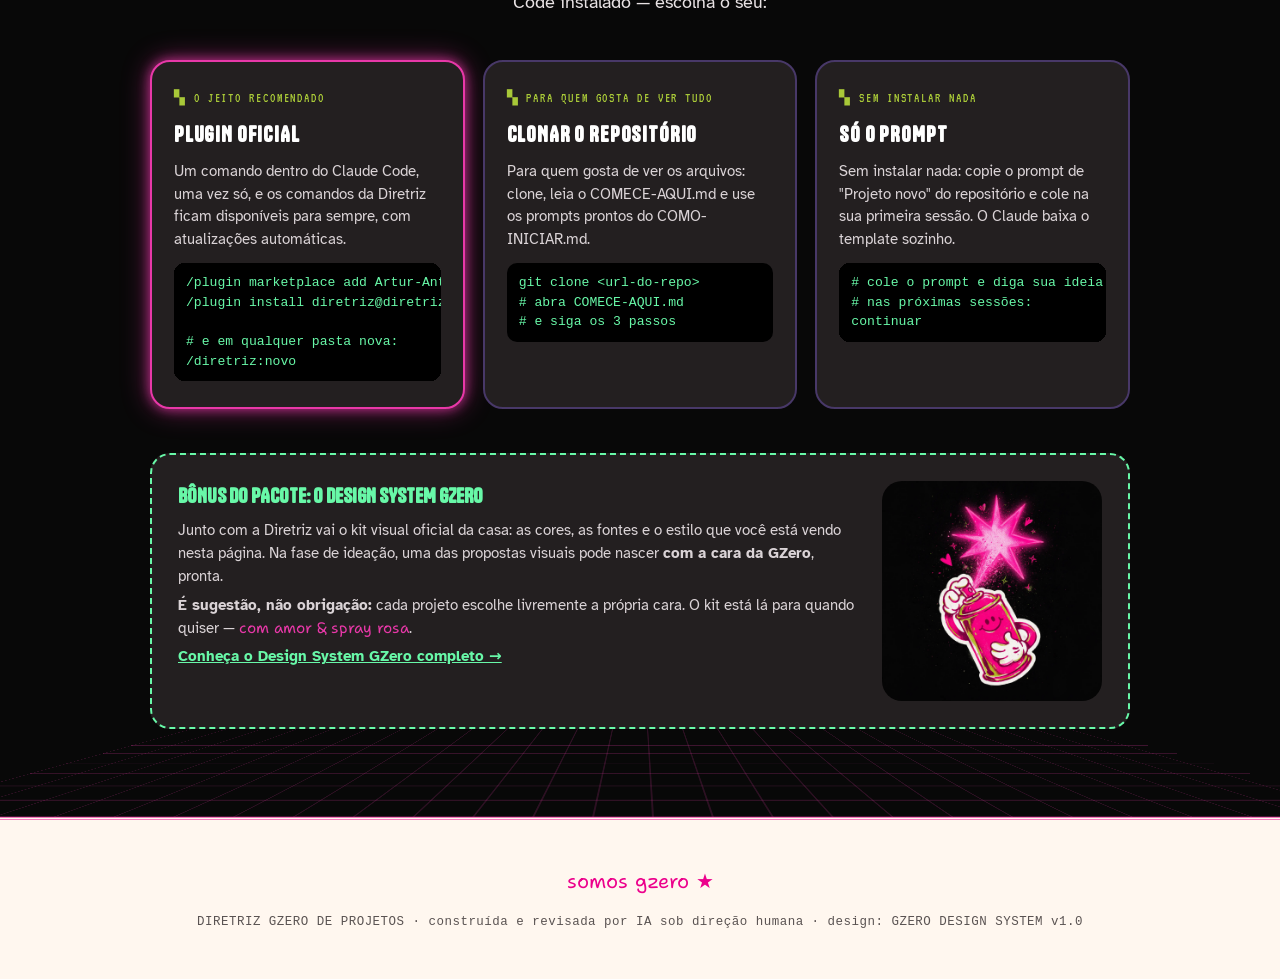
==== commit e5307f28: "Corrige fontes no iOS: subsets extraidos de PDF eram rejeitados pelos navegadores (Salted sem cmap; " ====
--- a/site/index.html
+++ b/site/index.html
@@ -14,13 +14,18 @@
    "com amor & spray rosa"
    ============================================================ */
 
-/* ---------- FONTES REAIS (subsets extraídos dos livros) ---------- */
-@font-face{font-family:"Atkinson Hyperlegible";src:url("fonts/AtkinsonHyperlegible-Regular.ttf") format("truetype");font-weight:400;font-style:normal;font-display:swap}
-@font-face{font-family:"Atkinson Hyperlegible";src:url("fonts/AtkinsonHyperlegible-Bold.ttf") format("truetype");font-weight:700;font-style:normal;font-display:swap}
-@font-face{font-family:"Atkinson Hyperlegible";src:url("fonts/AtkinsonHyperlegible-Italic.ttf") format("truetype");font-weight:400;font-style:italic;font-display:swap}
-@font-face{font-family:"Salted";src:url("fonts/Salted-Regular.ttf") format("truetype");font-weight:400;font-display:swap}
-@font-face{font-family:"Hepta Slab";src:url("fonts/HeptaSlab-ExtraLight.ttf") format("truetype");font-weight:200;font-display:swap}
-@font-face{font-family:"Home Video";src:url("fonts/HomeVideo-Regular.ttf") format("truetype");font-weight:400;font-display:swap}
+/* ---------- FONTES DA MARCA (hospedadas junto ao site) ----------
+   Tanker: display oficial (Fontshare), agora embarcada de verdade.
+   Shantell Sans (OFL): a voz manuscrita — o subset da Salted extraído
+   dos PDFs veio sem tabela cmap (inutilizável em qualquer navegador);
+   o próprio design system prevê o fallback "outra script marcador". */
+@font-face{font-family:"Atkinson Hyperlegible";src:url("fonts/AtkinsonHyperlegible-Regular.woff2") format("woff2");font-weight:400;font-style:normal;font-display:swap}
+@font-face{font-family:"Atkinson Hyperlegible";src:url("fonts/AtkinsonHyperlegible-Bold.woff2") format("woff2");font-weight:700;font-style:normal;font-display:swap}
+@font-face{font-family:"Atkinson Hyperlegible";src:url("fonts/AtkinsonHyperlegible-Italic.woff2") format("woff2");font-weight:400;font-style:italic;font-display:swap}
+@font-face{font-family:"Tanker";src:url("fonts/Tanker.woff2") format("woff2");font-weight:400;font-display:swap}
+@font-face{font-family:"Shantell Sans";src:url("fonts/ShantellSans.woff2") format("woff2");font-weight:300 800;font-display:swap}
+@font-face{font-family:"Hepta Slab";src:url("fonts/HeptaSlab.woff2") format("woff2");font-weight:100 900;font-display:swap}
+@font-face{font-family:"VT323";src:url("fonts/VT323.woff2") format("woff2");font-weight:400;font-display:swap}
 
 /* ---------- TOKENS GZERO (núcleo, de tokens.css oficial) ---------- */
 :root{
@@ -42,10 +47,10 @@
   --gz-poeira-estrela:#F8F8A8;
 
   --gz-font-corpo:"Atkinson Hyperlegible",system-ui,sans-serif;
-  --gz-font-display:"Tanker","Anton",Impact,"Arial Narrow",sans-serif;
-  --gz-font-lettering:"Salted","Bradley Hand","Segoe Script",cursive;
-  --gz-font-slab:"Hepta Slab",Rockwell,serif;
-  --gz-font-vhs:"Home Video","VT323",monospace;
+  --gz-font-display:"Tanker","Avenir Next Condensed",Impact,"Arial Narrow",sans-serif;
+  --gz-font-lettering:"Shantell Sans","Bradley Hand","Segoe Script",cursive;
+  --gz-font-slab:"Hepta Slab",Rockwell,"Times New Roman",serif;
+  --gz-font-vhs:"VT323","Courier New",monospace;
   --gz-font-codigo:"Menlo","Consolas","Courier New",monospace;
 
   --gz-glow-neon:0 0 12px rgba(232,56,168,.75),0 0 28px rgba(232,56,168,.45);
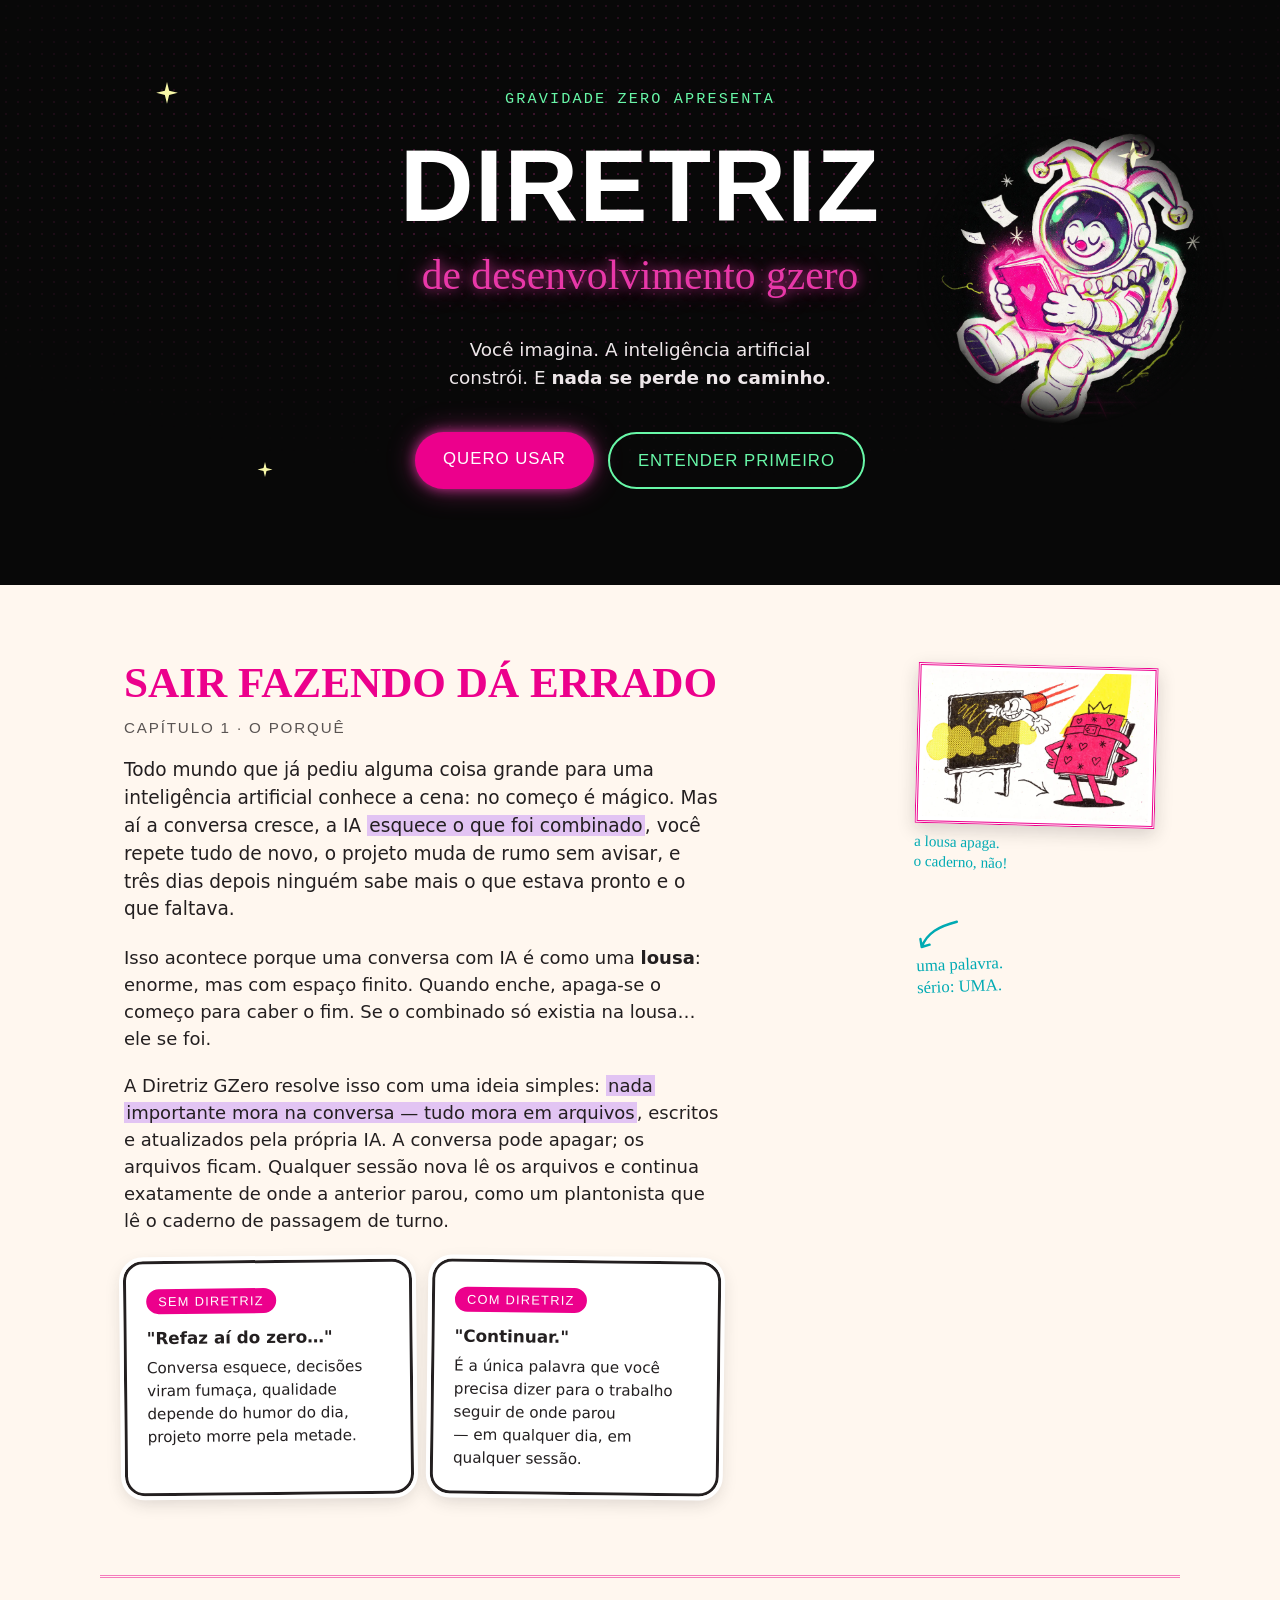
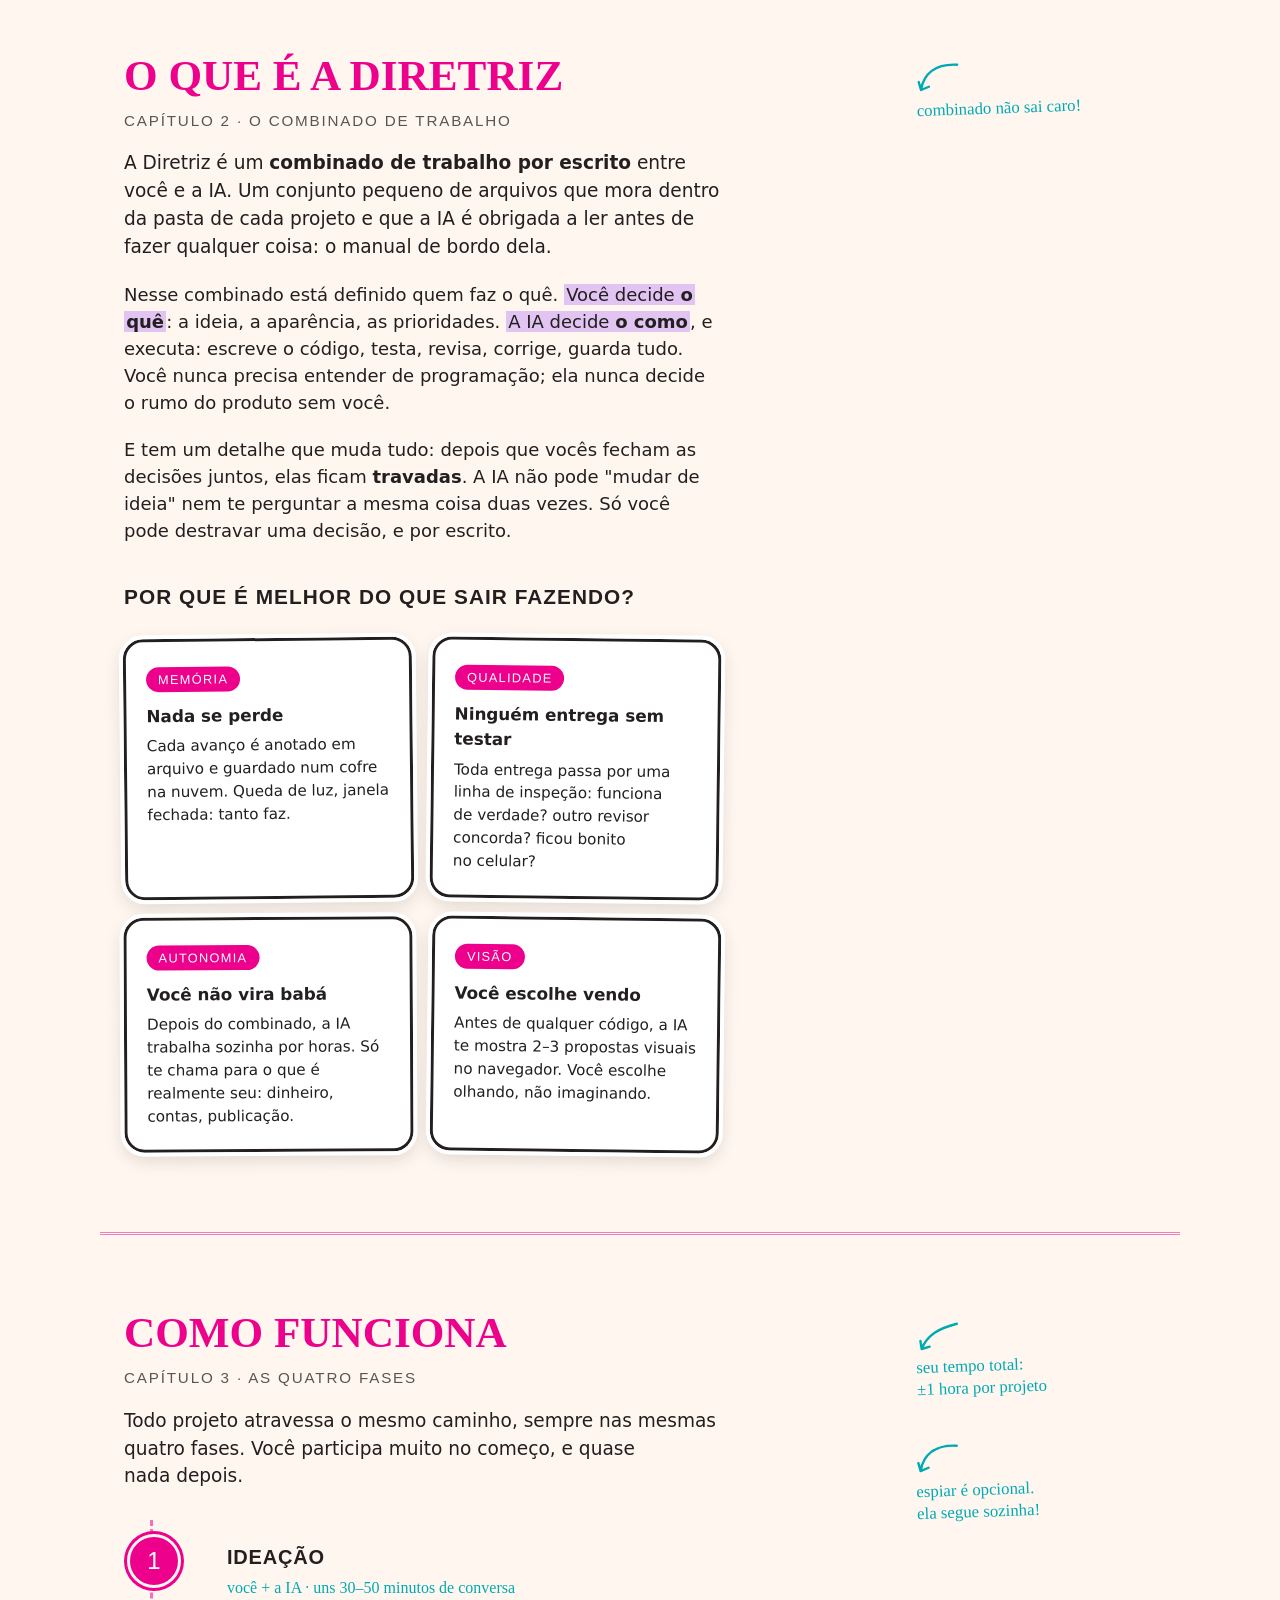
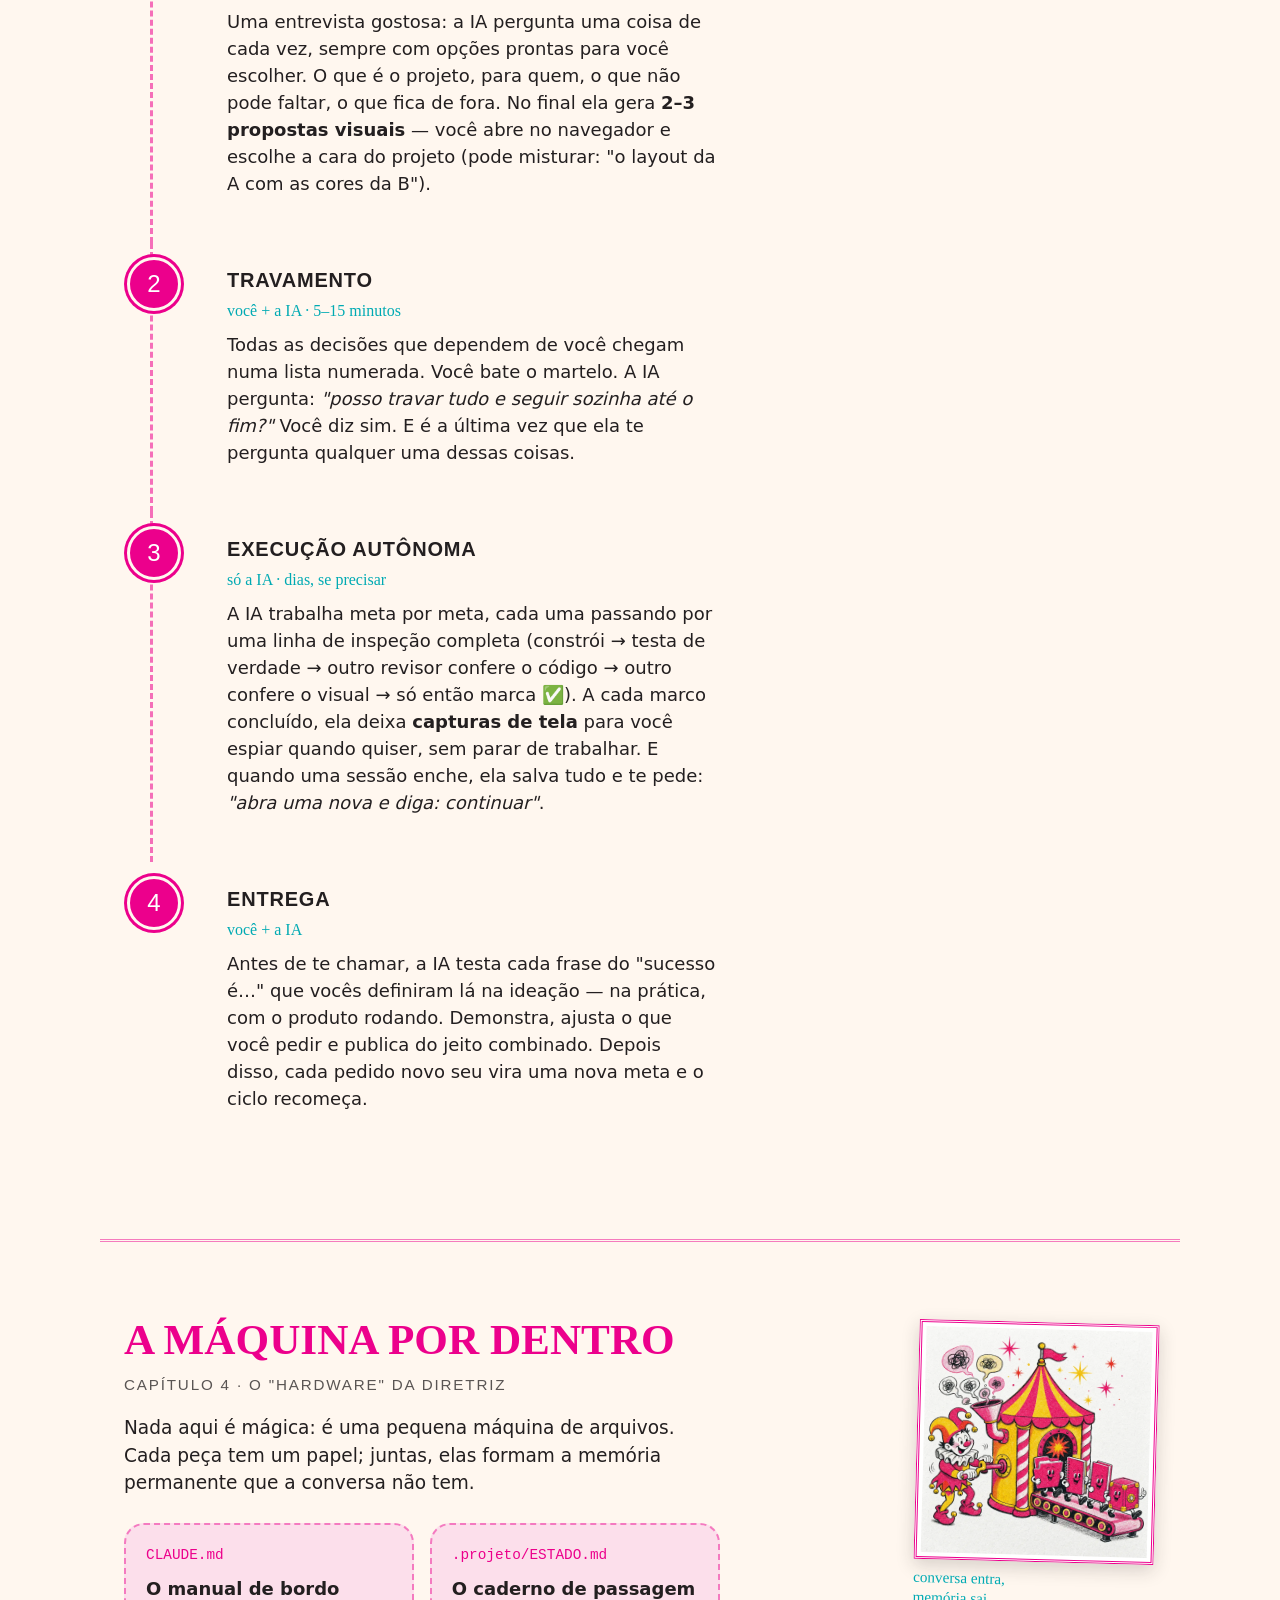
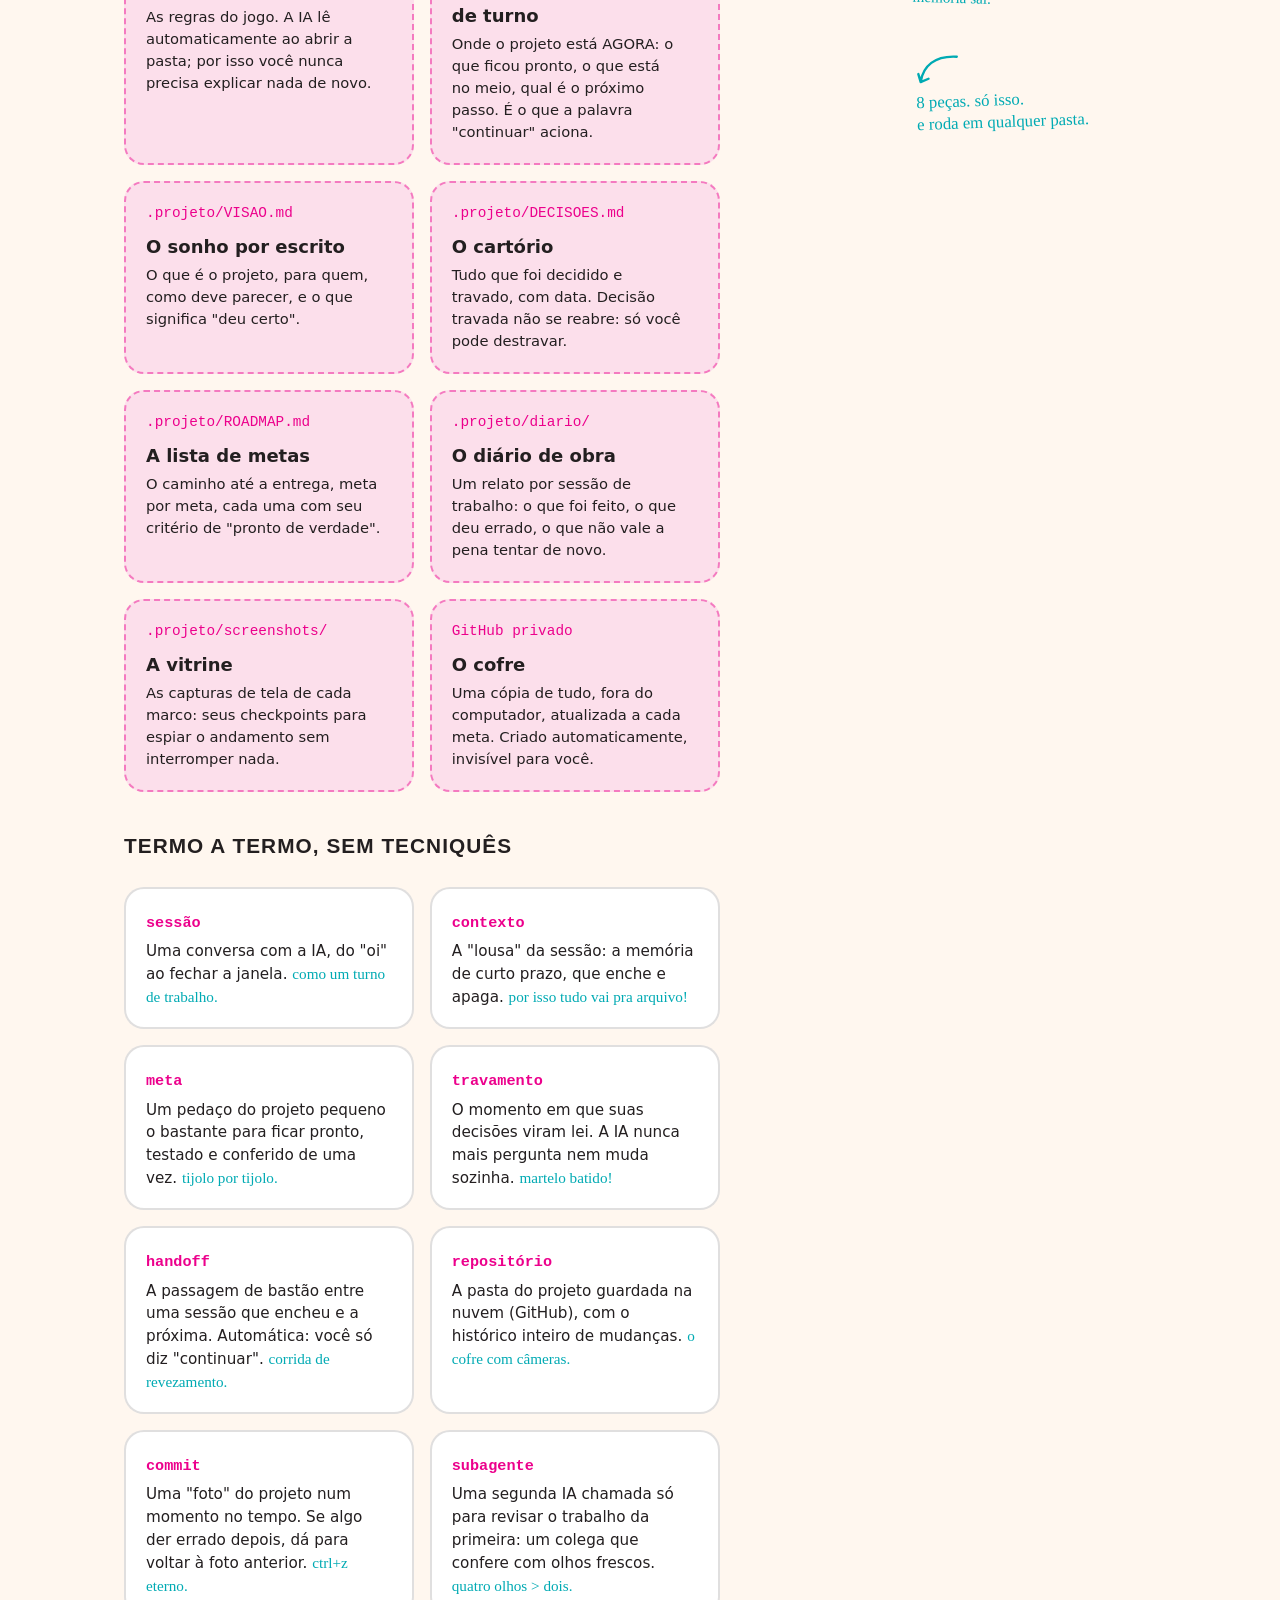
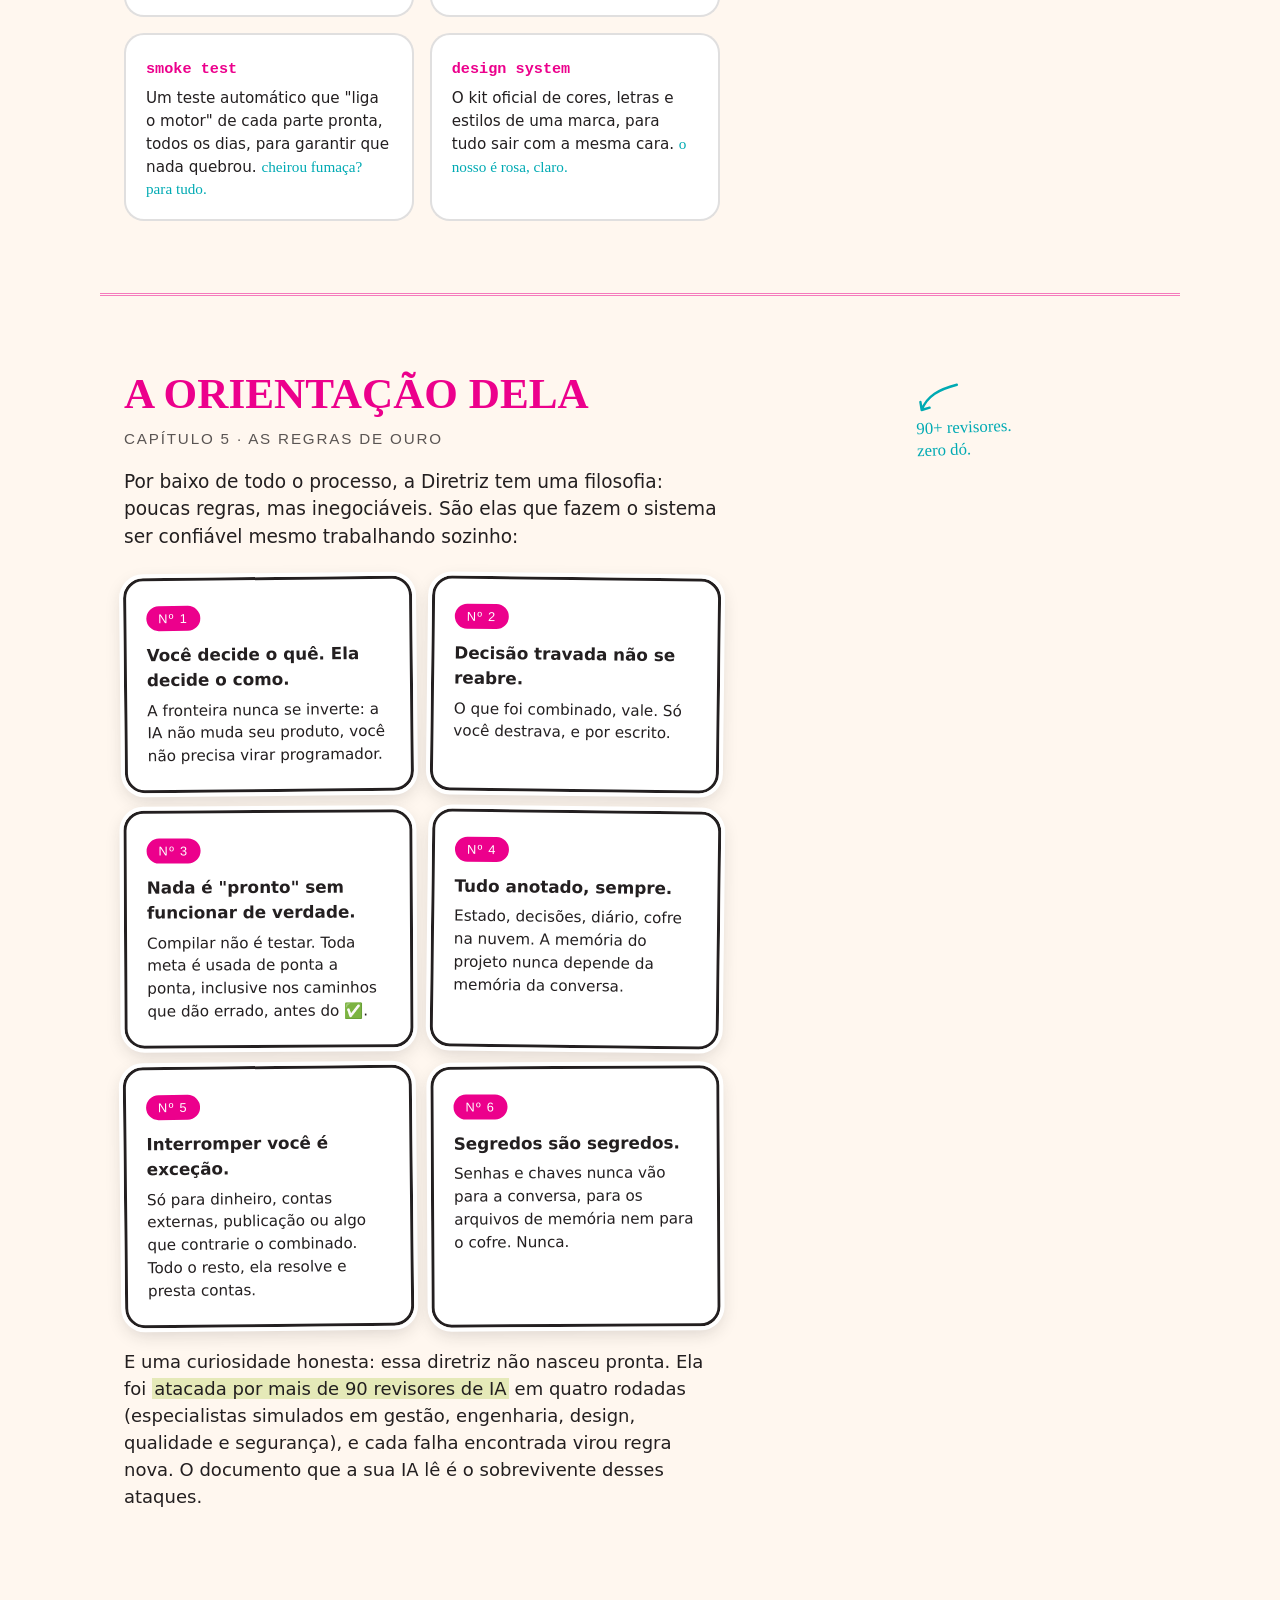
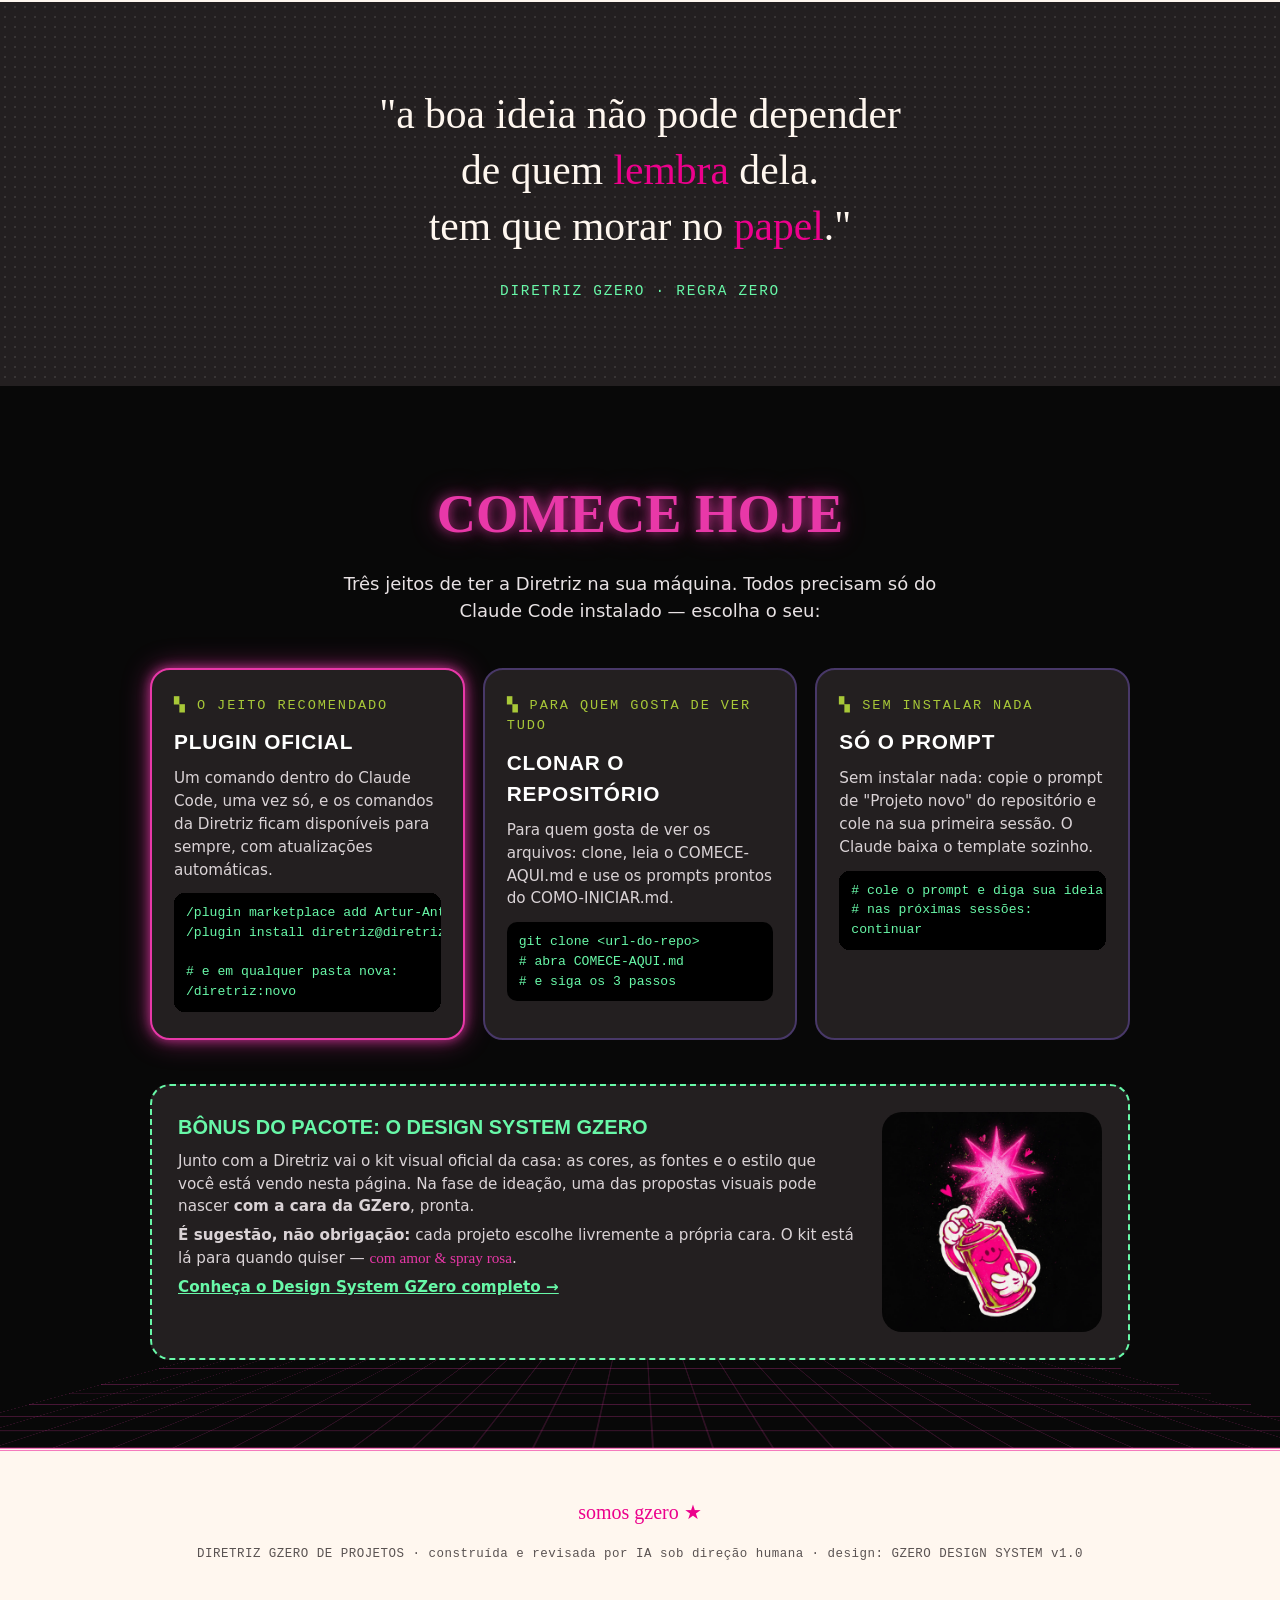
==== commit 5223b0b3: "Fontes por plataforma: desktop mantem o visual classico aprovado (Segoe UI/Impact/Segoe Script, zero" ====
--- a/site/index.html
+++ b/site/index.html
@@ -46,17 +46,33 @@
   --gz-indigo-noite:#483868;
   --gz-poeira-estrela:#F8F8A8;
 
-  --gz-font-corpo:"Atkinson Hyperlegible",system-ui,sans-serif;
-  --gz-font-display:"Tanker","Avenir Next Condensed",Impact,"Arial Narrow",sans-serif;
-  --gz-font-lettering:"Shantell Sans","Bradley Hand","Segoe Script",cursive;
-  --gz-font-slab:"Hepta Slab",Rockwell,"Times New Roman",serif;
-  --gz-font-vhs:"VT323","Courier New",monospace;
+  /* DESKTOP: o visual "clássico" aprovado pelo Artur — as fontes de sistema
+     que o Windows usava quando os subsets antigos falhavam (Impact, Segoe
+     Script, Segoe UI). No celular/touch (regra @media abaixo), entram as
+     fontes web completas da marca, que funcionam no iPhone. */
+  --gz-font-corpo:"Segoe UI",system-ui,sans-serif;
+  --gz-font-display:Impact,"Arial Narrow","Avenir Next Condensed",sans-serif;
+  --gz-font-lettering:"Segoe Script","Bradley Hand",cursive;
+  --gz-font-slab:Rockwell,"Times New Roman",serif;
+  --gz-font-vhs:Consolas,"Courier New",monospace;
   --gz-font-codigo:"Menlo","Consolas","Courier New",monospace;
 
   --gz-glow-neon:0 0 12px rgba(232,56,168,.75),0 0 28px rgba(232,56,168,.45);
   --gz-shadow-sticker:0 6px 18px rgba(35,31,32,.18);
   --gz-radius-sticker:20px;
   --gz-measure:52ch;
+}
+
+/* CELULAR/TOUCH: fontes web completas da marca (funcionam no iPhone).
+   Só aqui os arquivos .woff2 são baixados — no desktop, nada muda. */
+@media (pointer:coarse), (max-width:768px){
+  :root{
+    --gz-font-corpo:"Atkinson Hyperlegible",system-ui,sans-serif;
+    --gz-font-display:"Tanker","Avenir Next Condensed",Impact,"Arial Narrow",sans-serif;
+    --gz-font-lettering:"Shantell Sans","Bradley Hand","Segoe Script",cursive;
+    --gz-font-slab:"Hepta Slab",Rockwell,"Times New Roman",serif;
+    --gz-font-vhs:"VT323","Courier New",monospace;
+  }
 }
 
 *{box-sizing:border-box;margin:0}
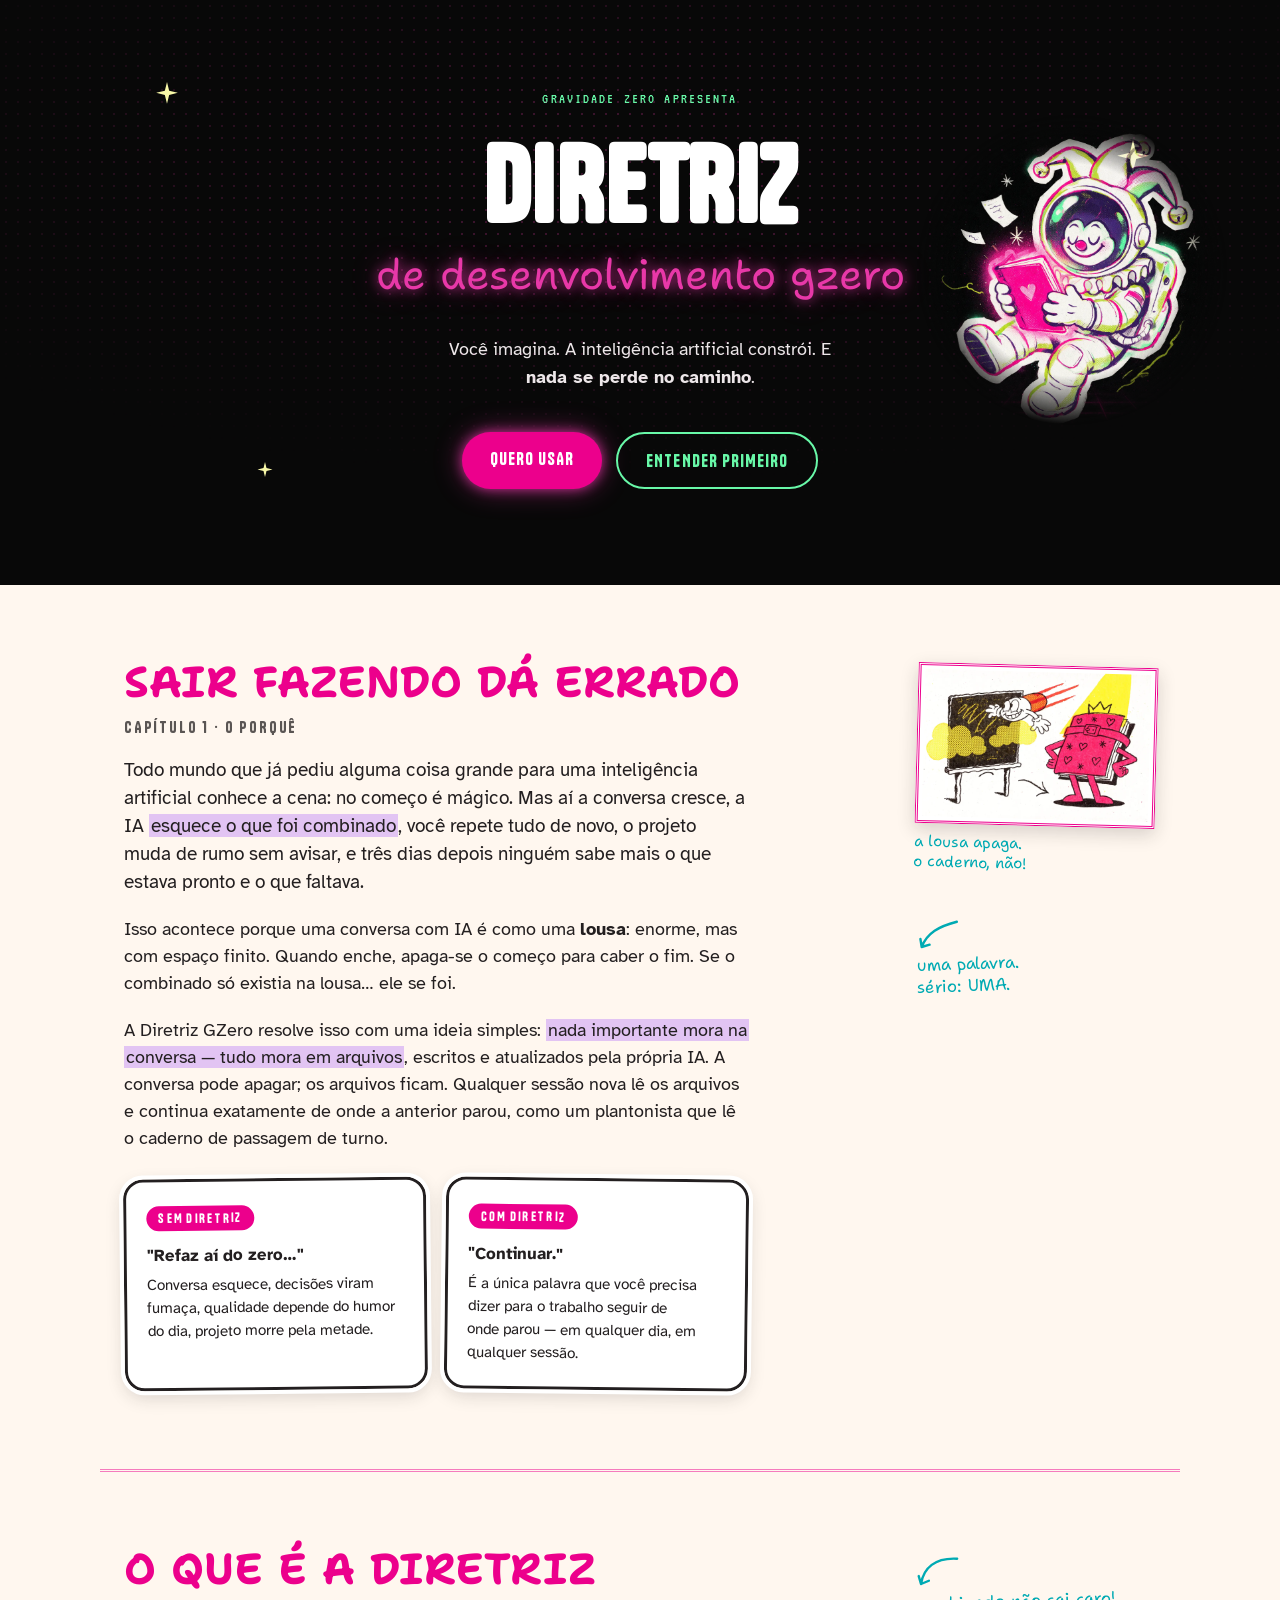
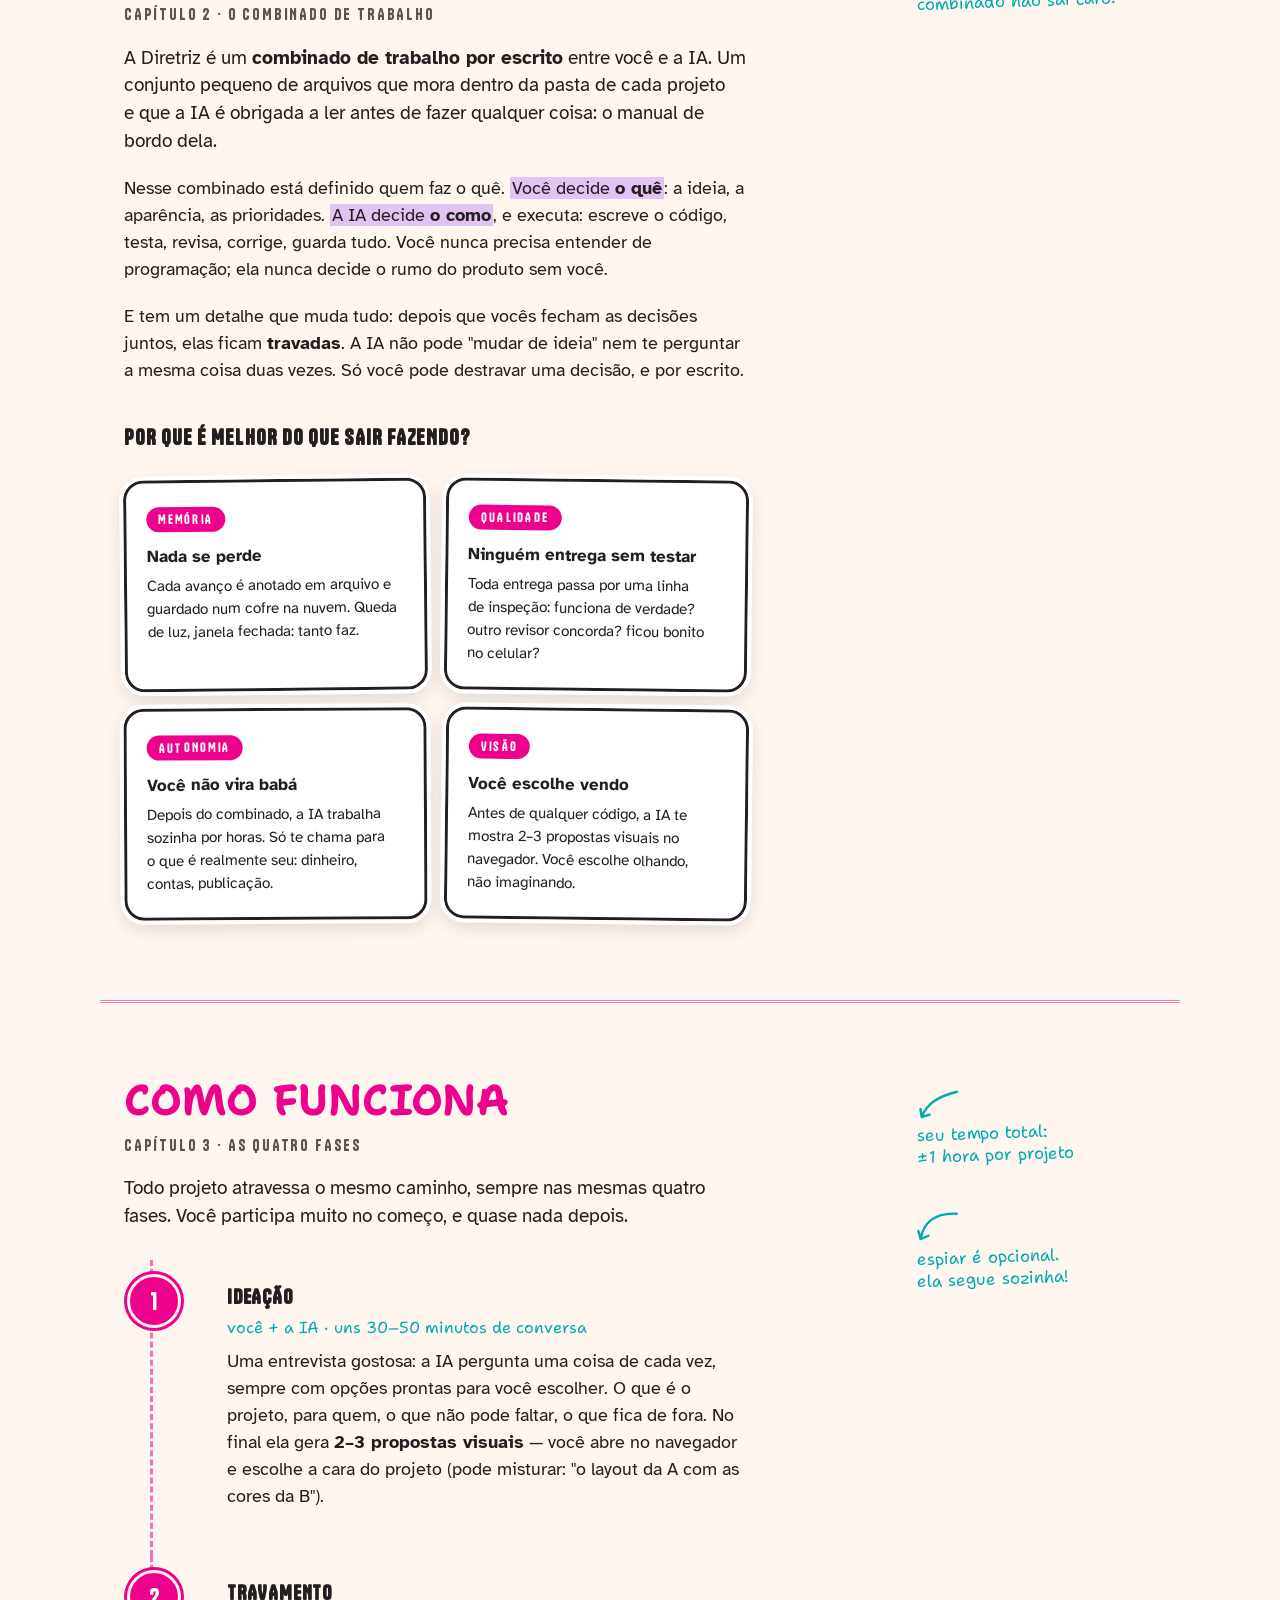
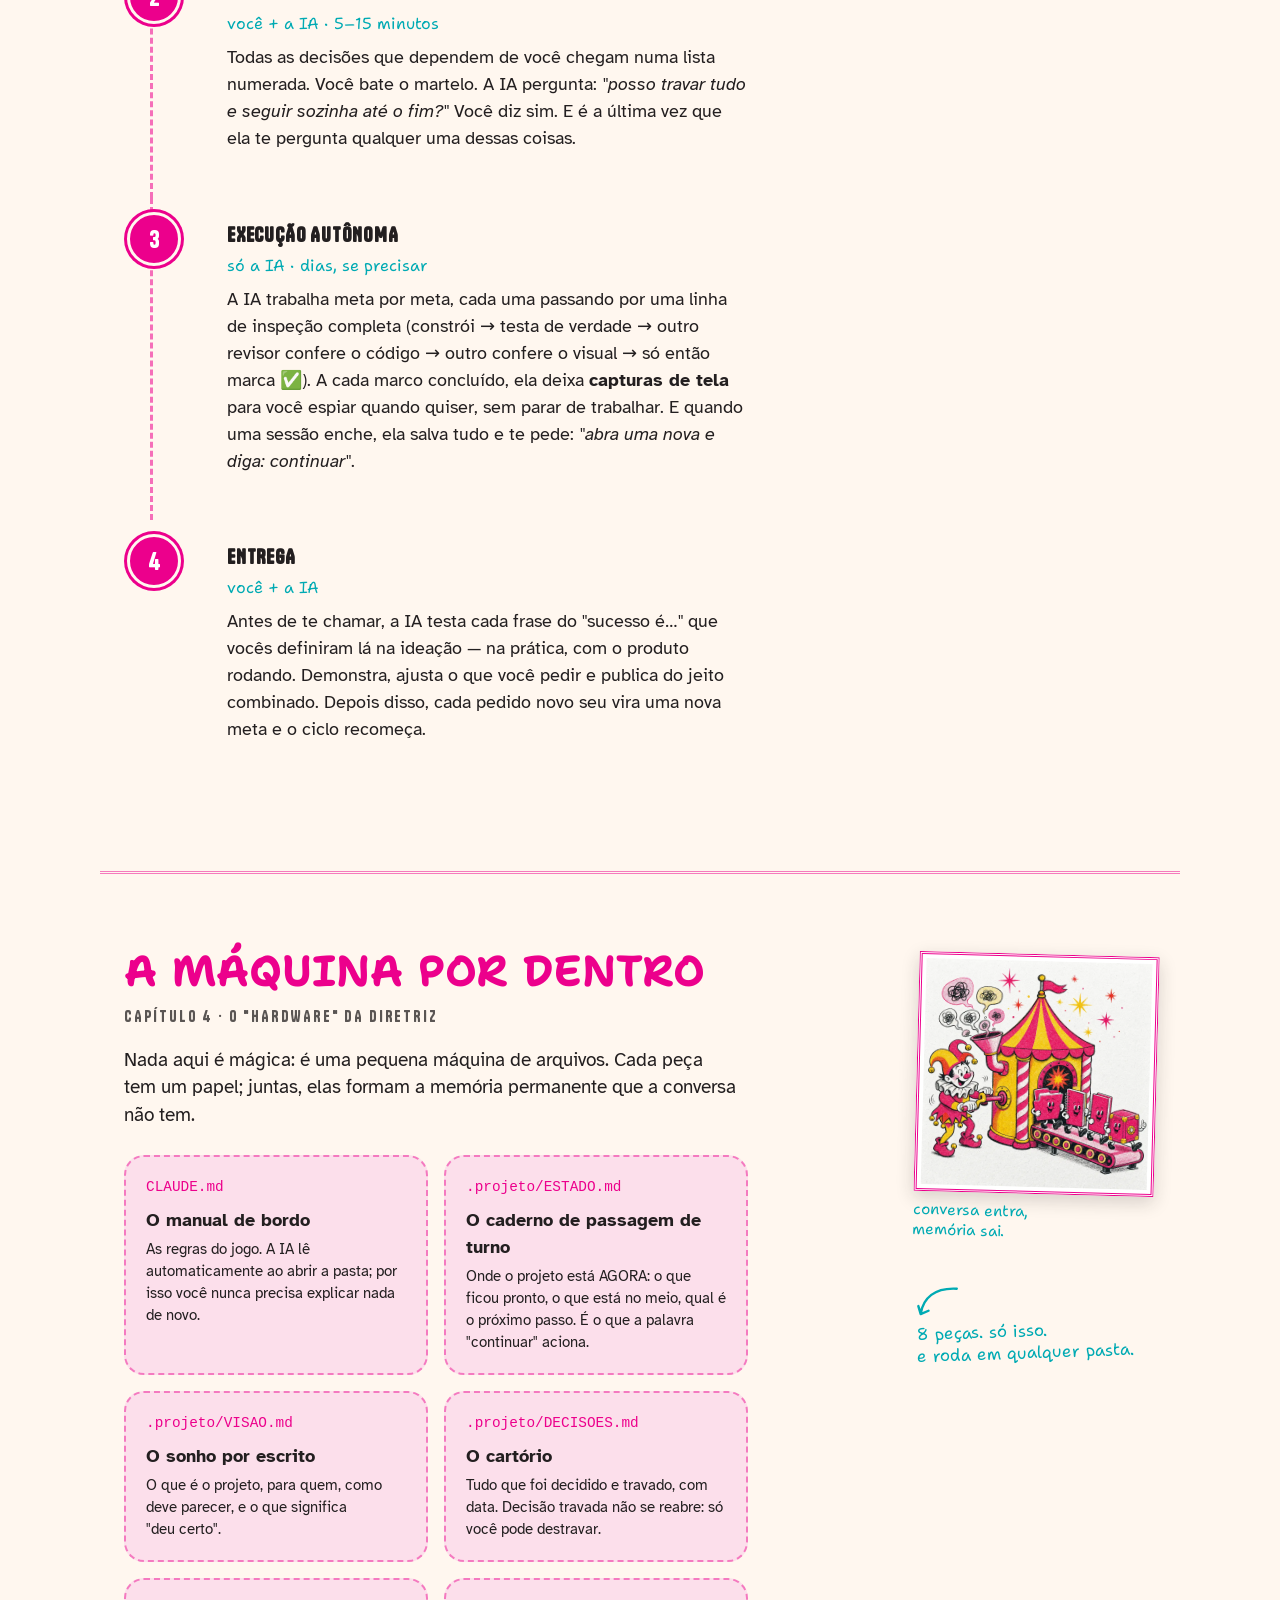
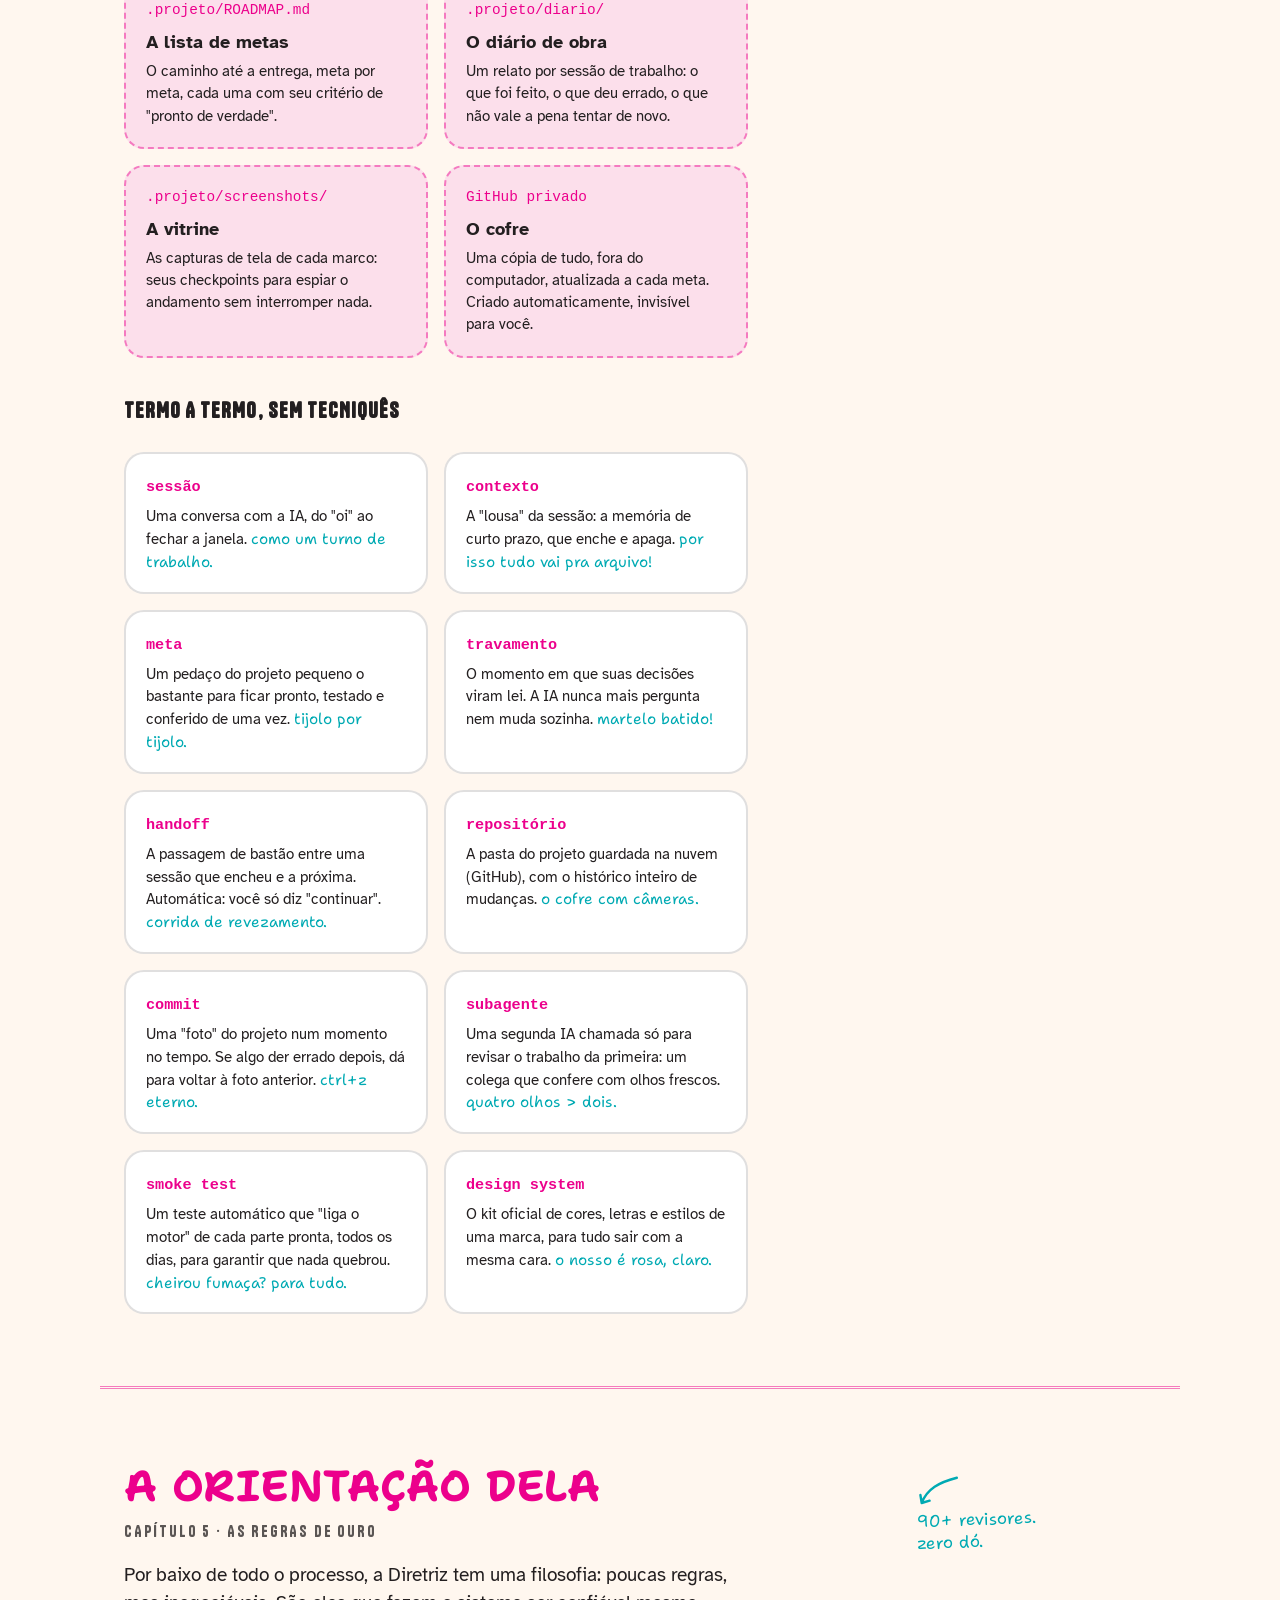
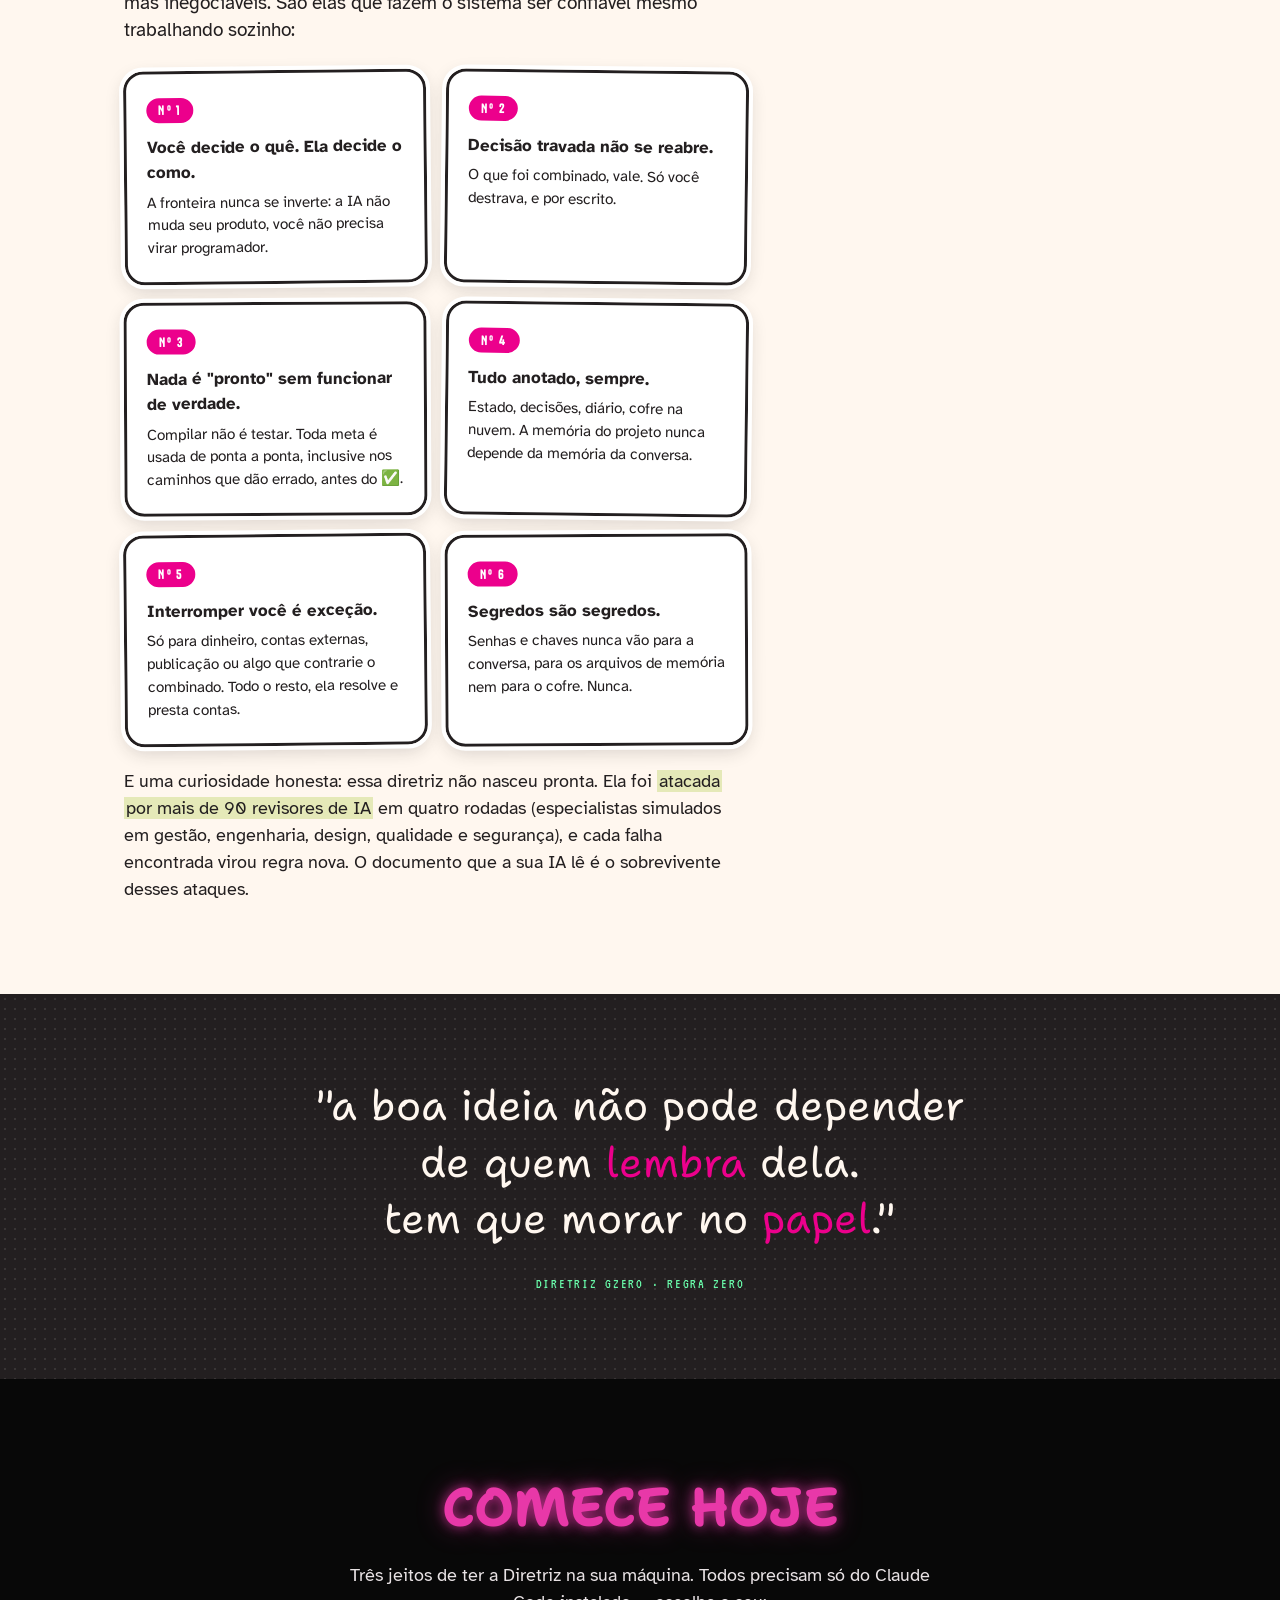
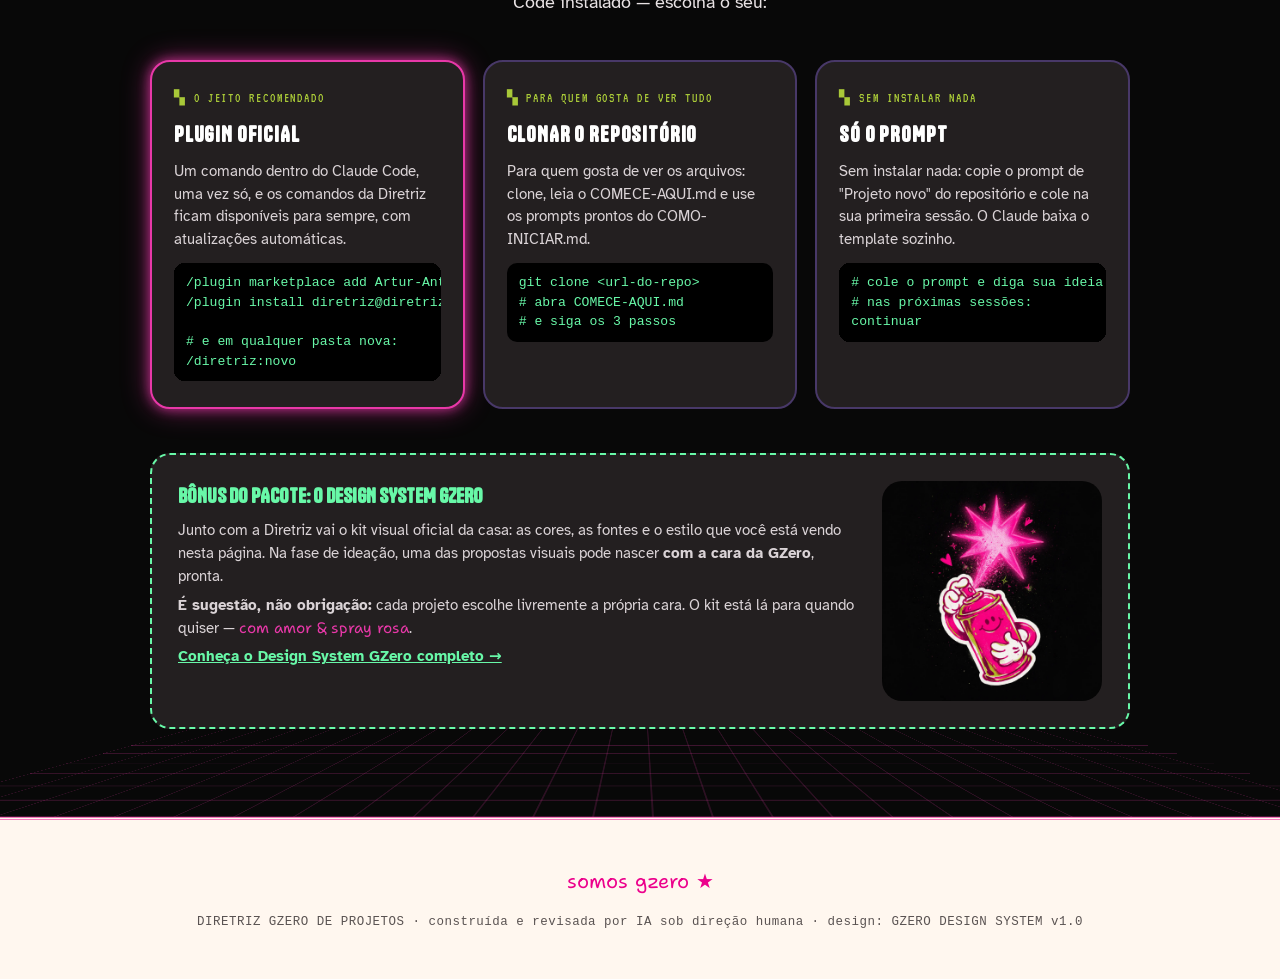
==== commit 0b35dd03: "Tipografia real da marca em todas as plataformas (pedido de Artur para ver as originais no desktop);" ====
--- a/site/index.html
+++ b/site/index.html
@@ -46,33 +46,19 @@
   --gz-indigo-noite:#483868;
   --gz-poeira-estrela:#F8F8A8;
 
-  /* DESKTOP: o visual "clássico" aprovado pelo Artur — as fontes de sistema
-     que o Windows usava quando os subsets antigos falhavam (Impact, Segoe
-     Script, Segoe UI). No celular/touch (regra @media abaixo), entram as
-     fontes web completas da marca, que funcionam no iPhone. */
-  --gz-font-corpo:"Segoe UI",system-ui,sans-serif;
-  --gz-font-display:Impact,"Arial Narrow","Avenir Next Condensed",sans-serif;
-  --gz-font-lettering:"Segoe Script","Bradley Hand",cursive;
-  --gz-font-slab:Rockwell,"Times New Roman",serif;
-  --gz-font-vhs:Consolas,"Courier New",monospace;
+  /* Tipografia real da marca em todas as plataformas (decisão de Artur).
+     Para voltar ao visual "clássico" de sistema no desktop, ver commit 5223b0b. */
+  --gz-font-corpo:"Atkinson Hyperlegible",system-ui,sans-serif;
+  --gz-font-display:"Tanker","Avenir Next Condensed",Impact,"Arial Narrow",sans-serif;
+  --gz-font-lettering:"Shantell Sans","Bradley Hand","Segoe Script",cursive;
+  --gz-font-slab:"Hepta Slab",Rockwell,"Times New Roman",serif;
+  --gz-font-vhs:"VT323","Courier New",monospace;
   --gz-font-codigo:"Menlo","Consolas","Courier New",monospace;
 
   --gz-glow-neon:0 0 12px rgba(232,56,168,.75),0 0 28px rgba(232,56,168,.45);
   --gz-shadow-sticker:0 6px 18px rgba(35,31,32,.18);
   --gz-radius-sticker:20px;
   --gz-measure:52ch;
-}
-
-/* CELULAR/TOUCH: fontes web completas da marca (funcionam no iPhone).
-   Só aqui os arquivos .woff2 são baixados — no desktop, nada muda. */
-@media (pointer:coarse), (max-width:768px){
-  :root{
-    --gz-font-corpo:"Atkinson Hyperlegible",system-ui,sans-serif;
-    --gz-font-display:"Tanker","Avenir Next Condensed",Impact,"Arial Narrow",sans-serif;
-    --gz-font-lettering:"Shantell Sans","Bradley Hand","Segoe Script",cursive;
-    --gz-font-slab:"Hepta Slab",Rockwell,"Times New Roman",serif;
-    --gz-font-vhs:"VT323","Courier New",monospace;
-  }
 }
 
 *{box-sizing:border-box;margin:0}
